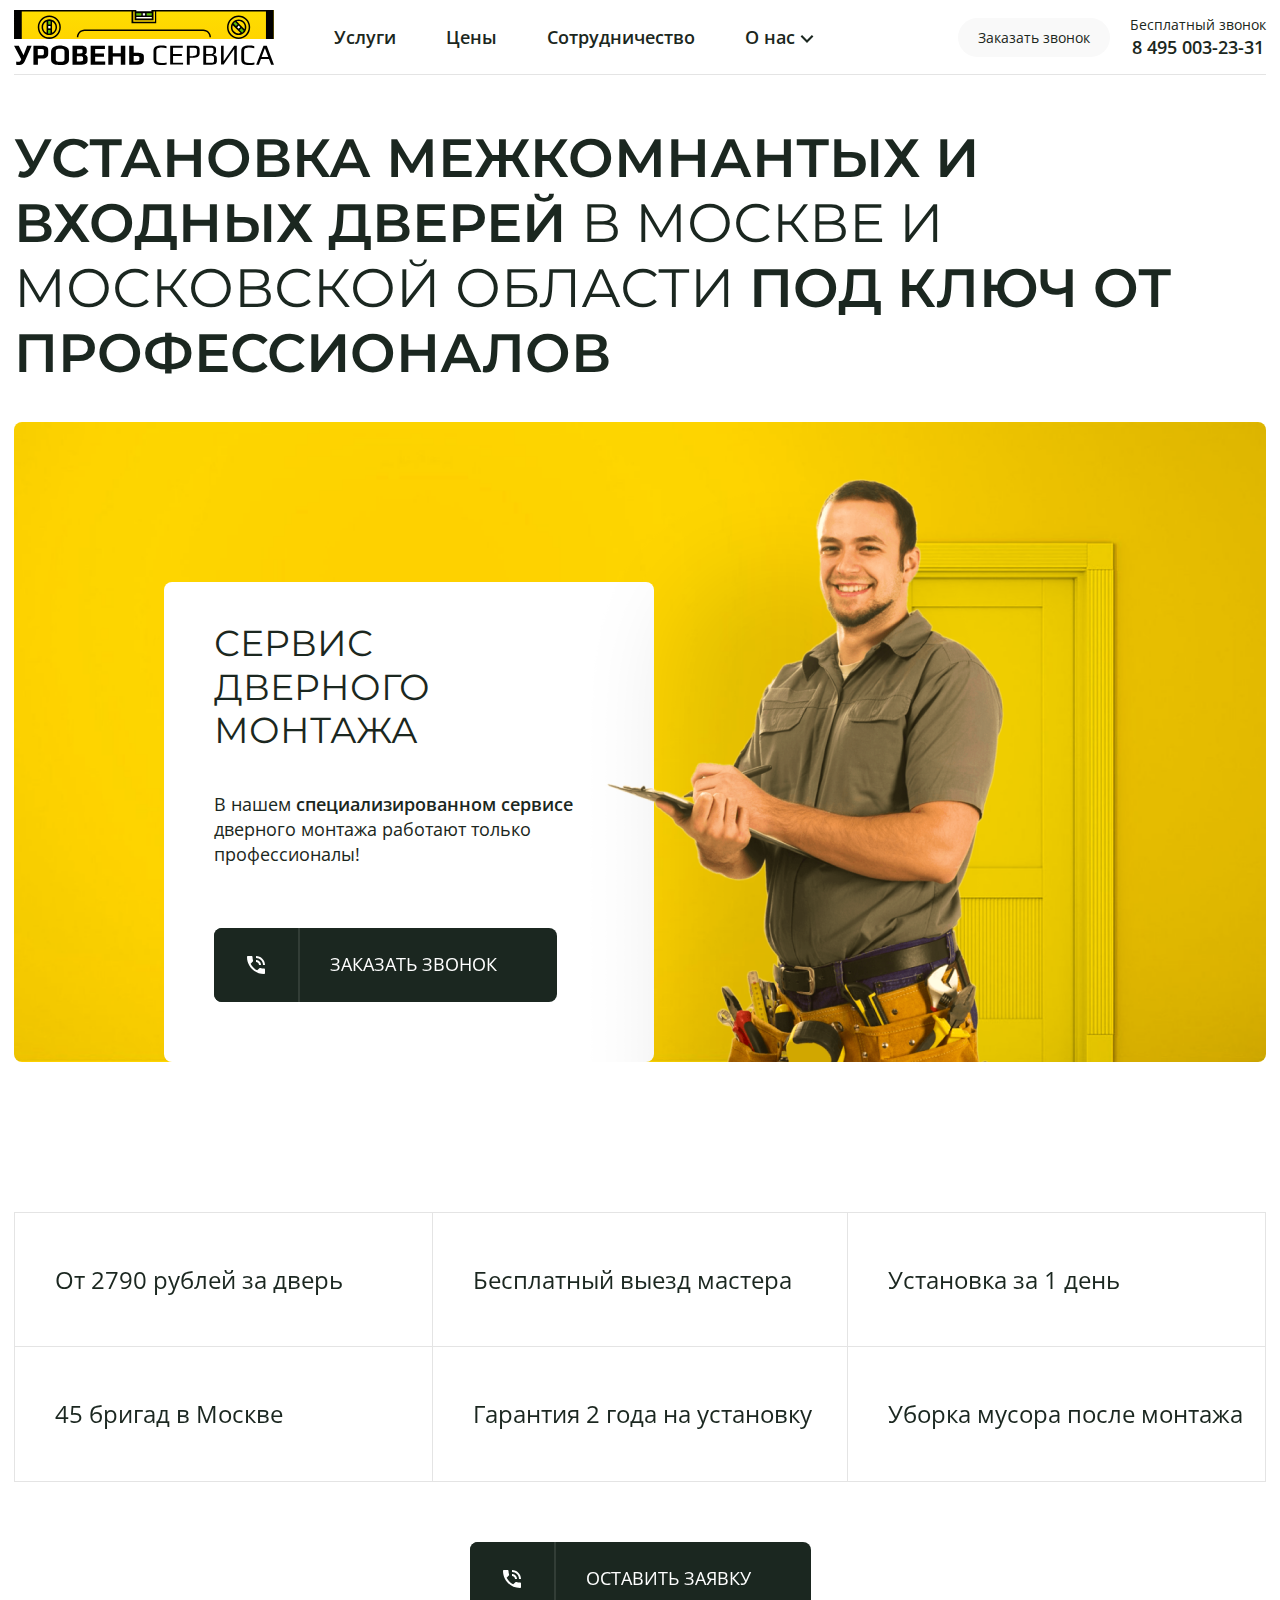
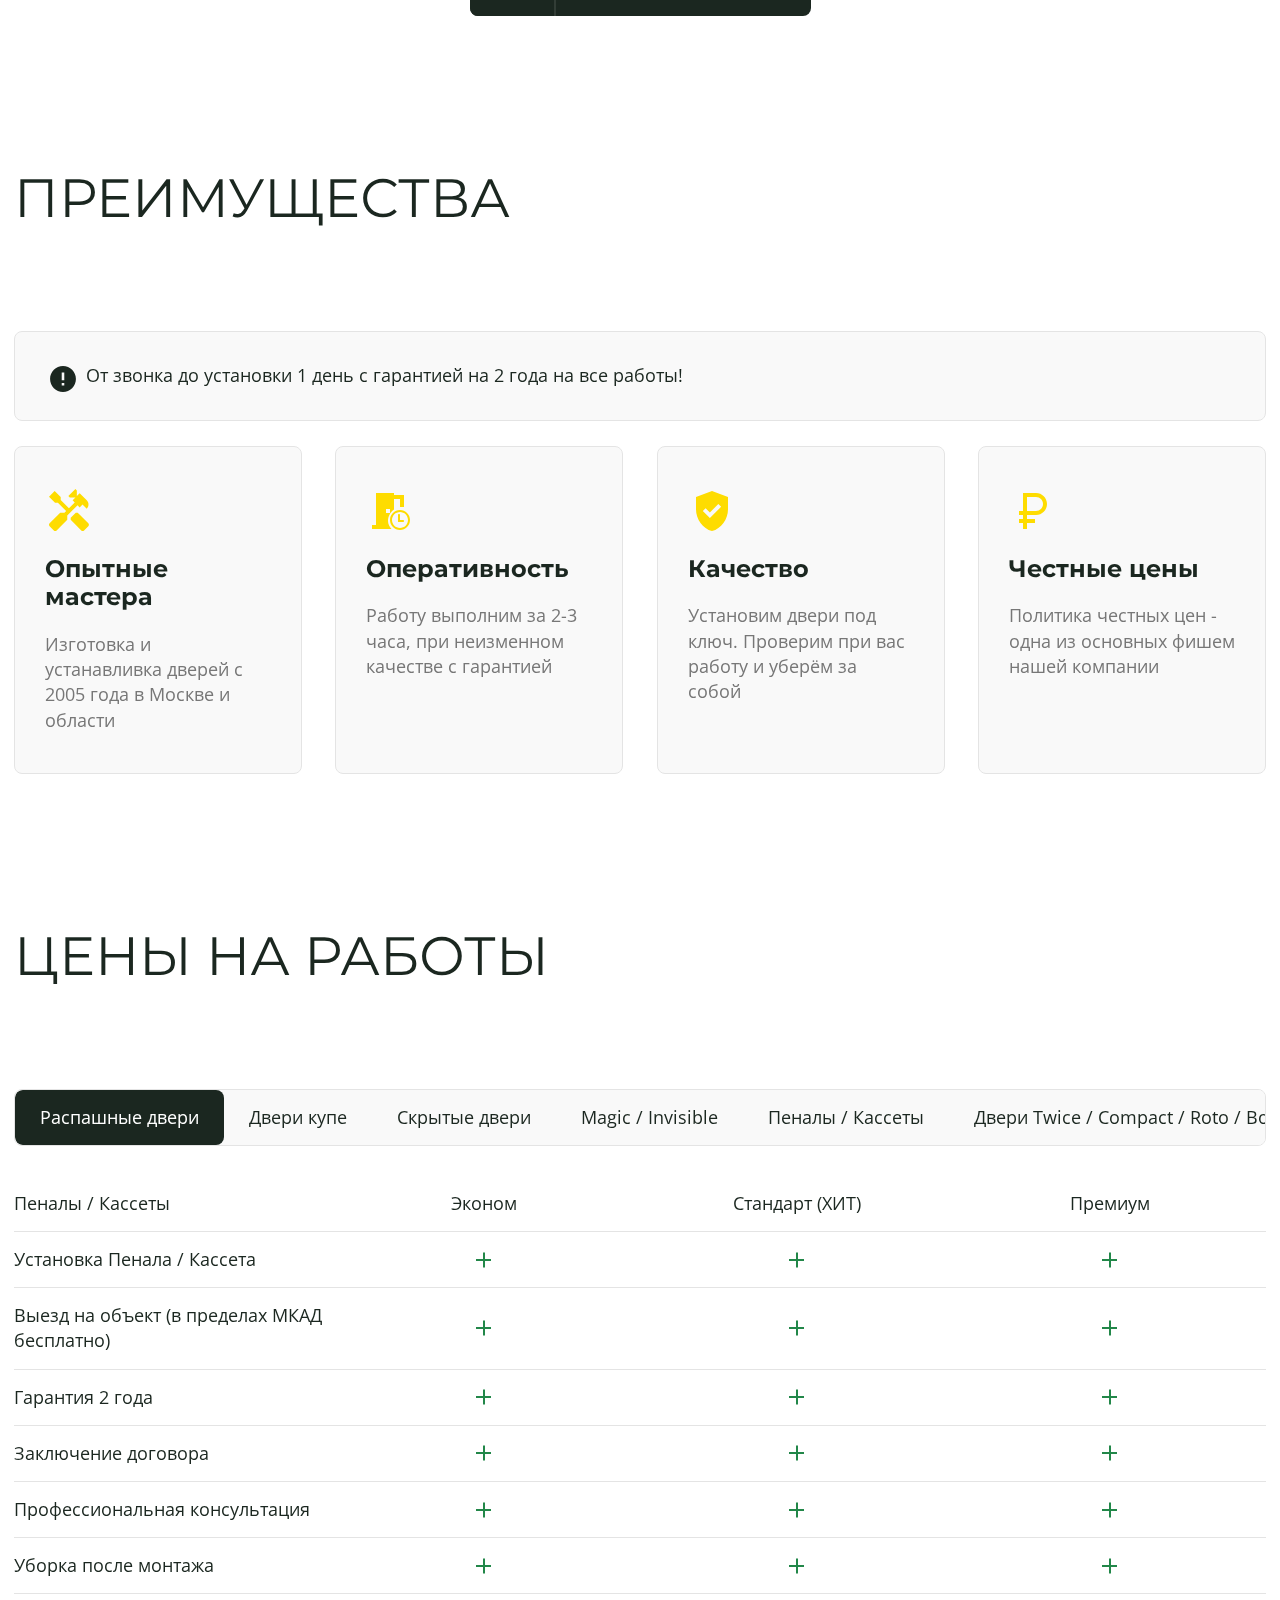
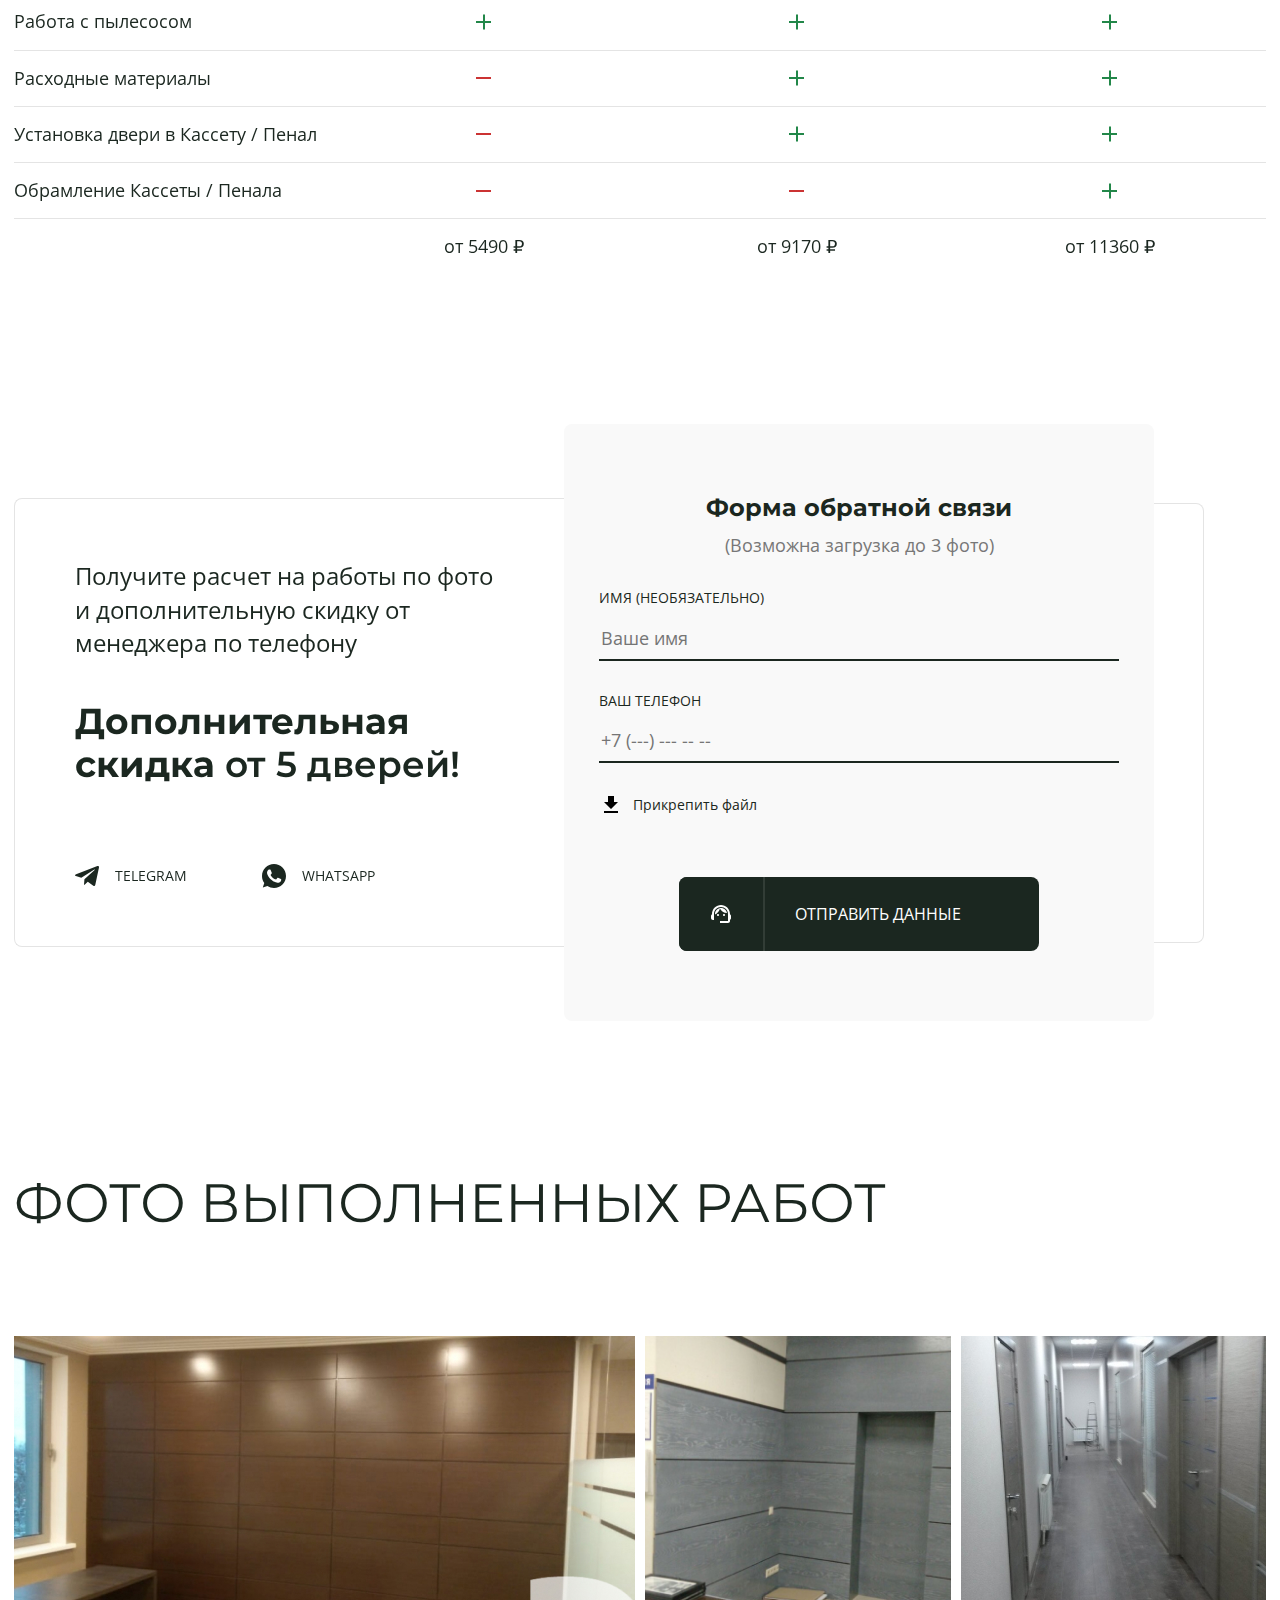
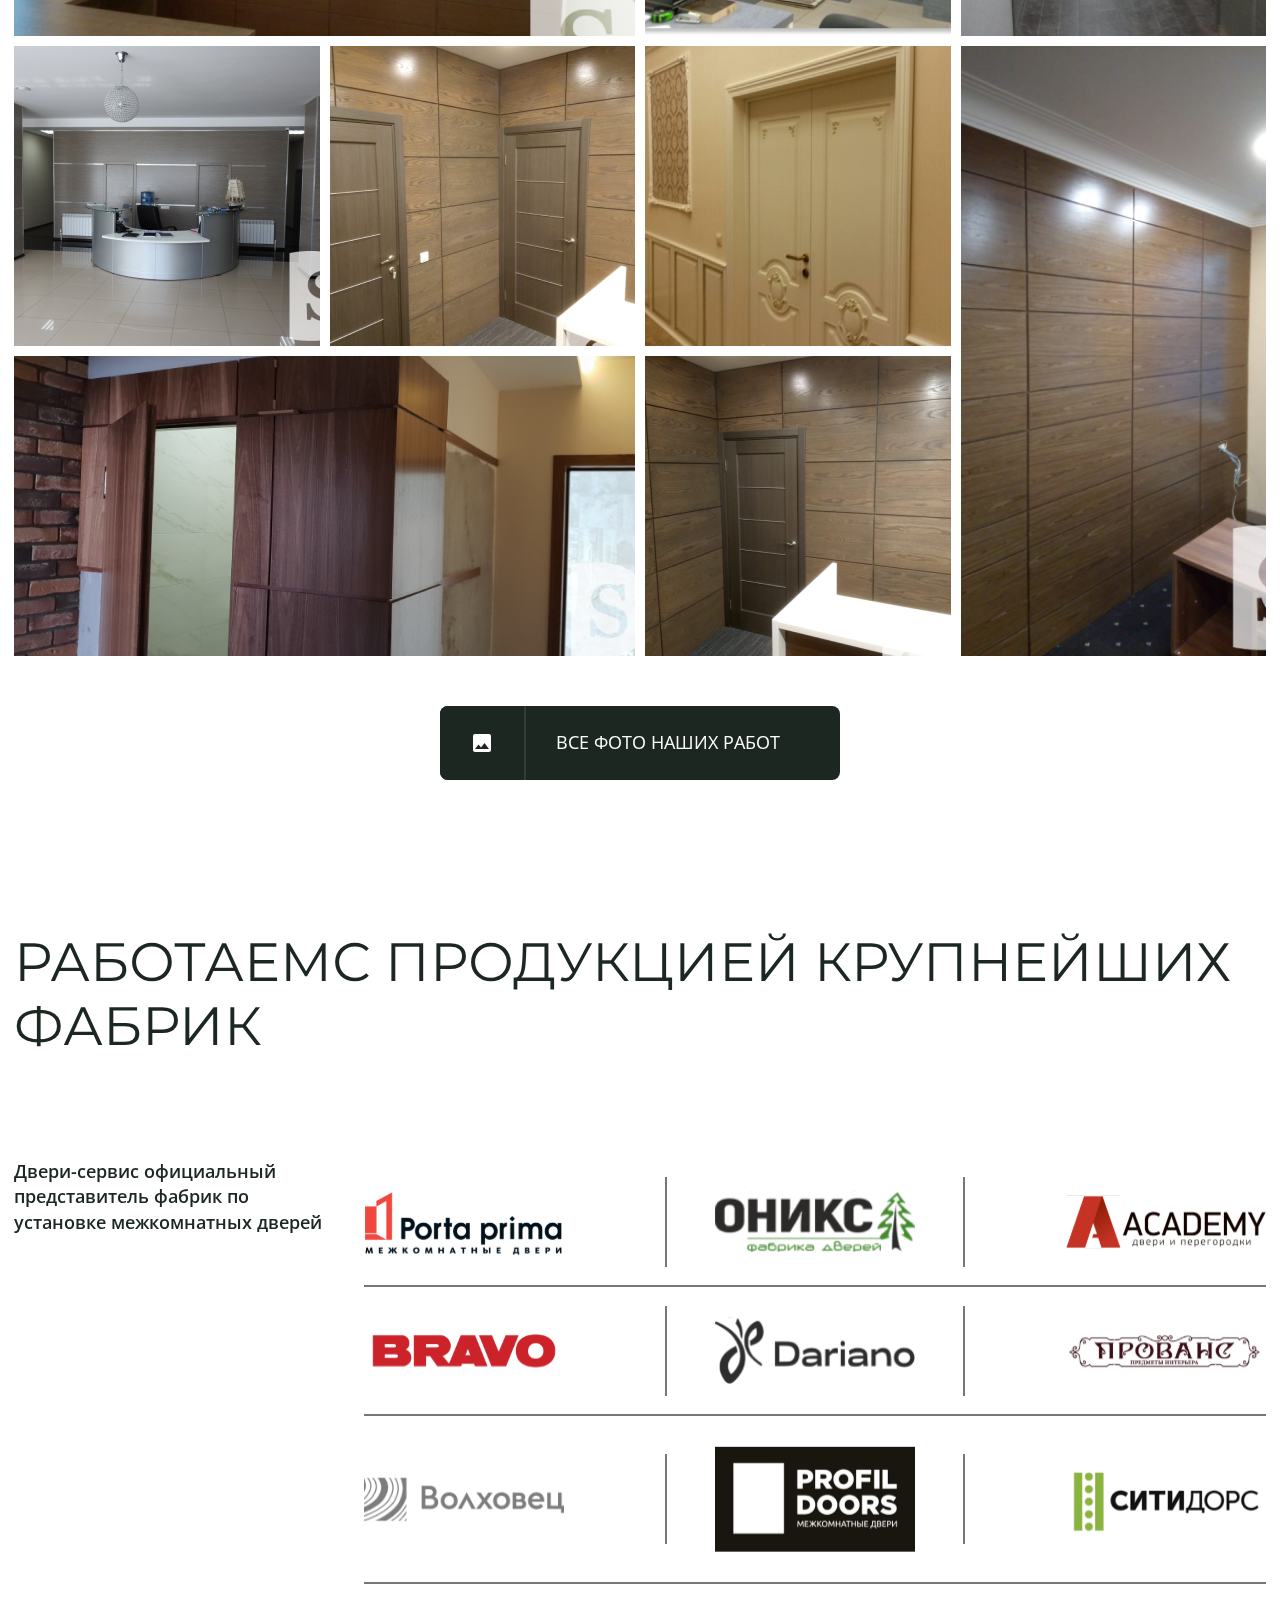
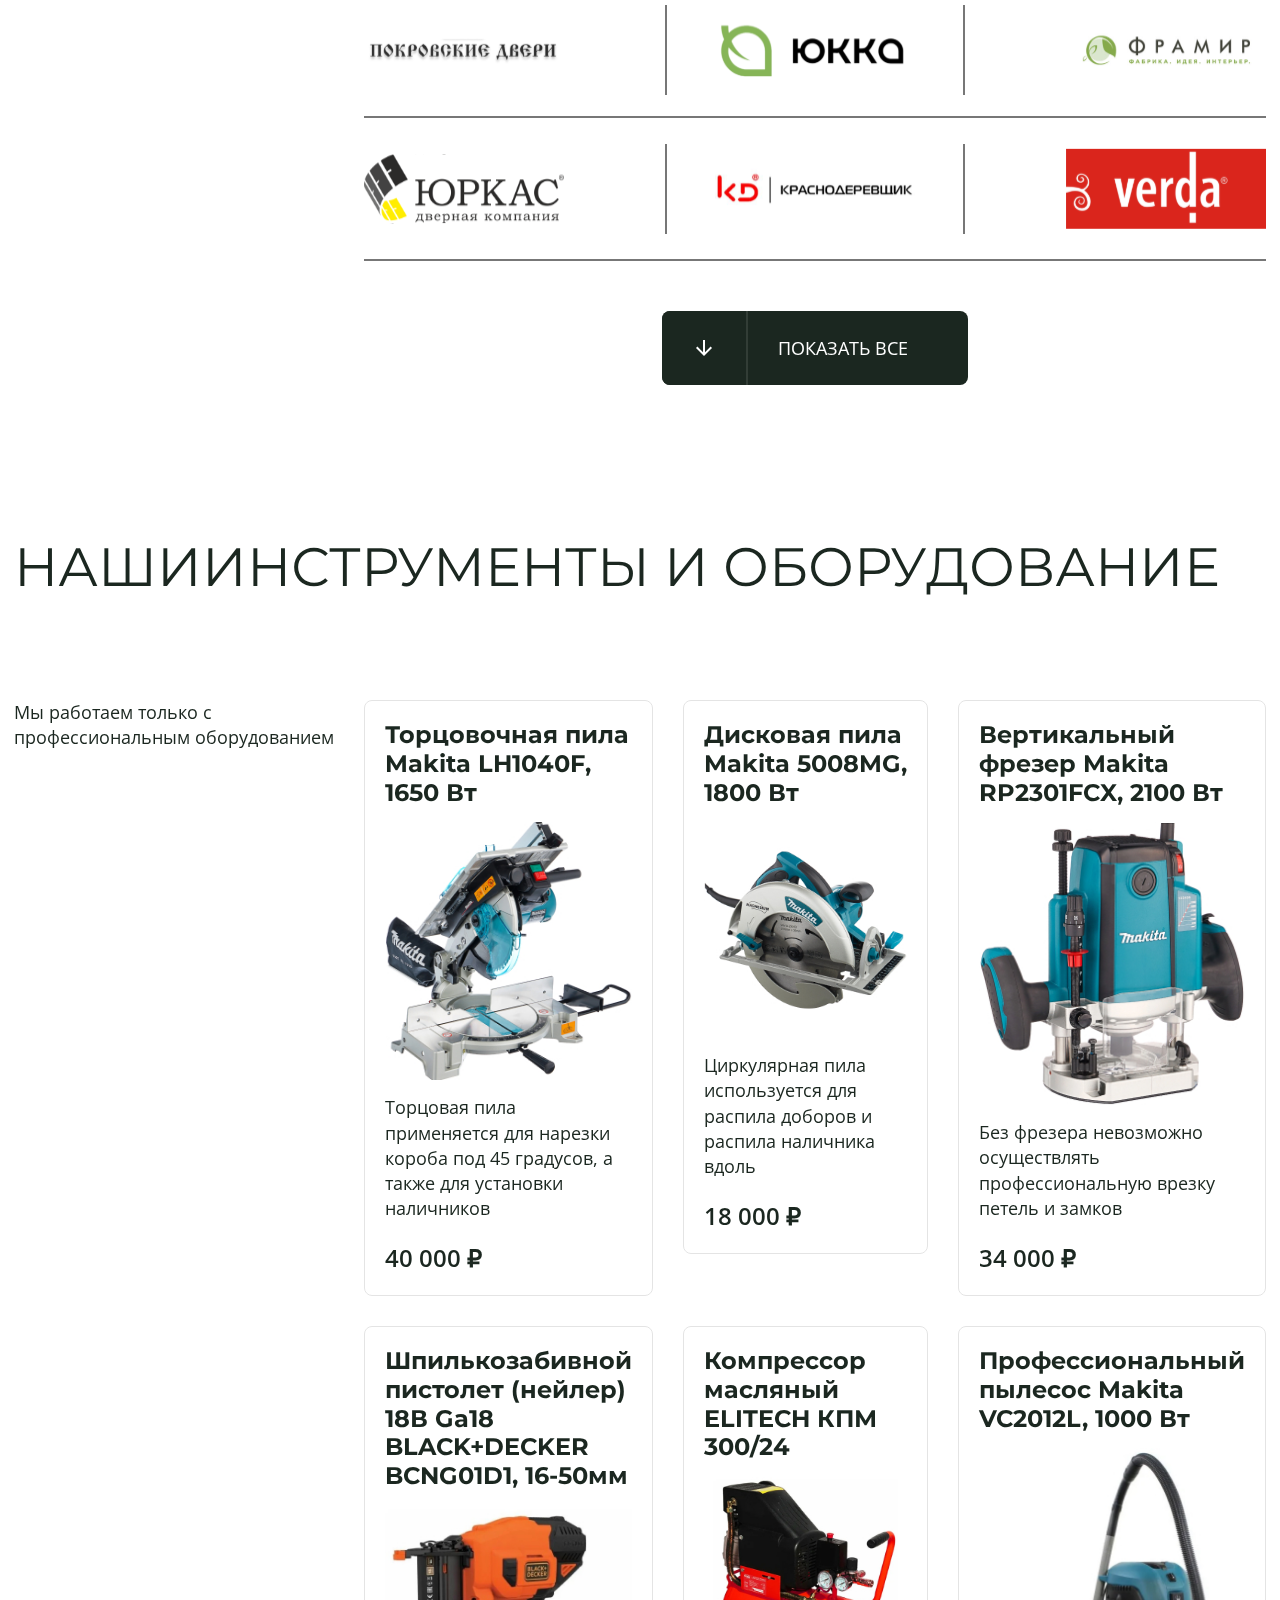
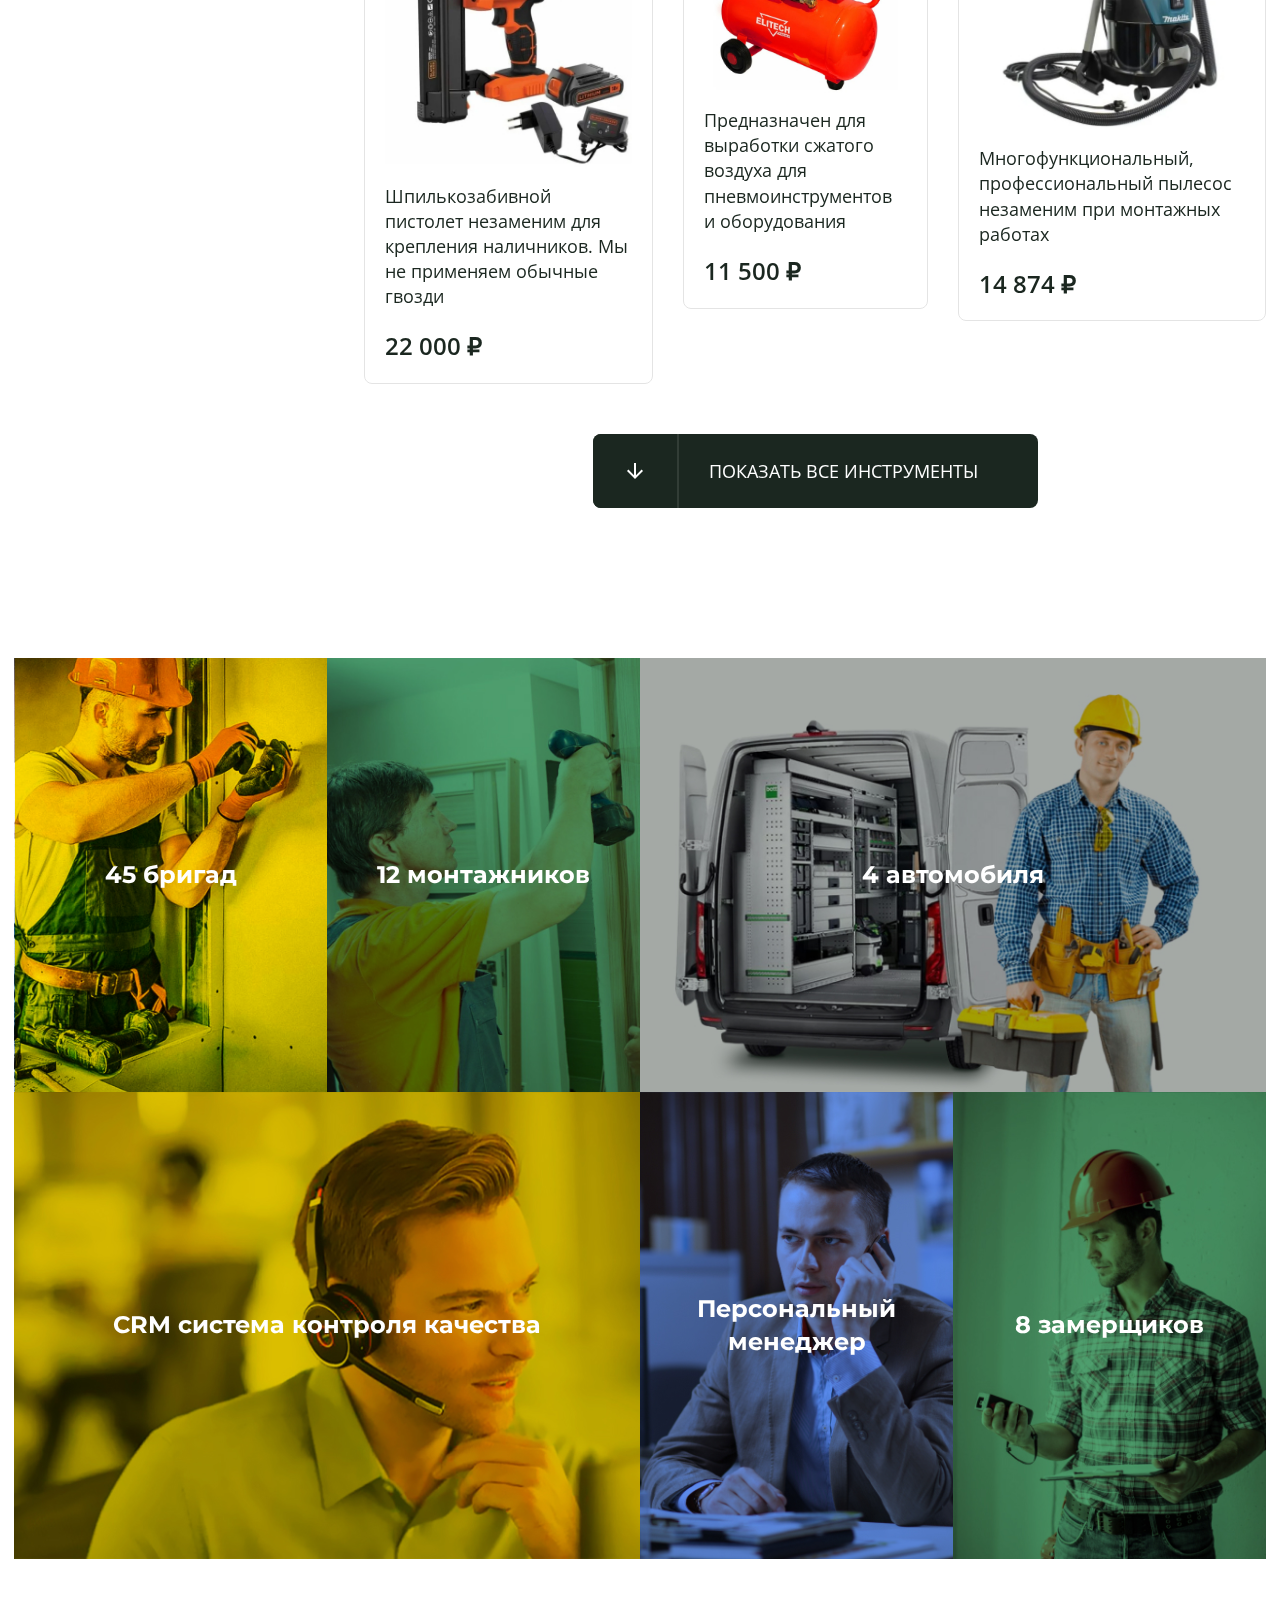
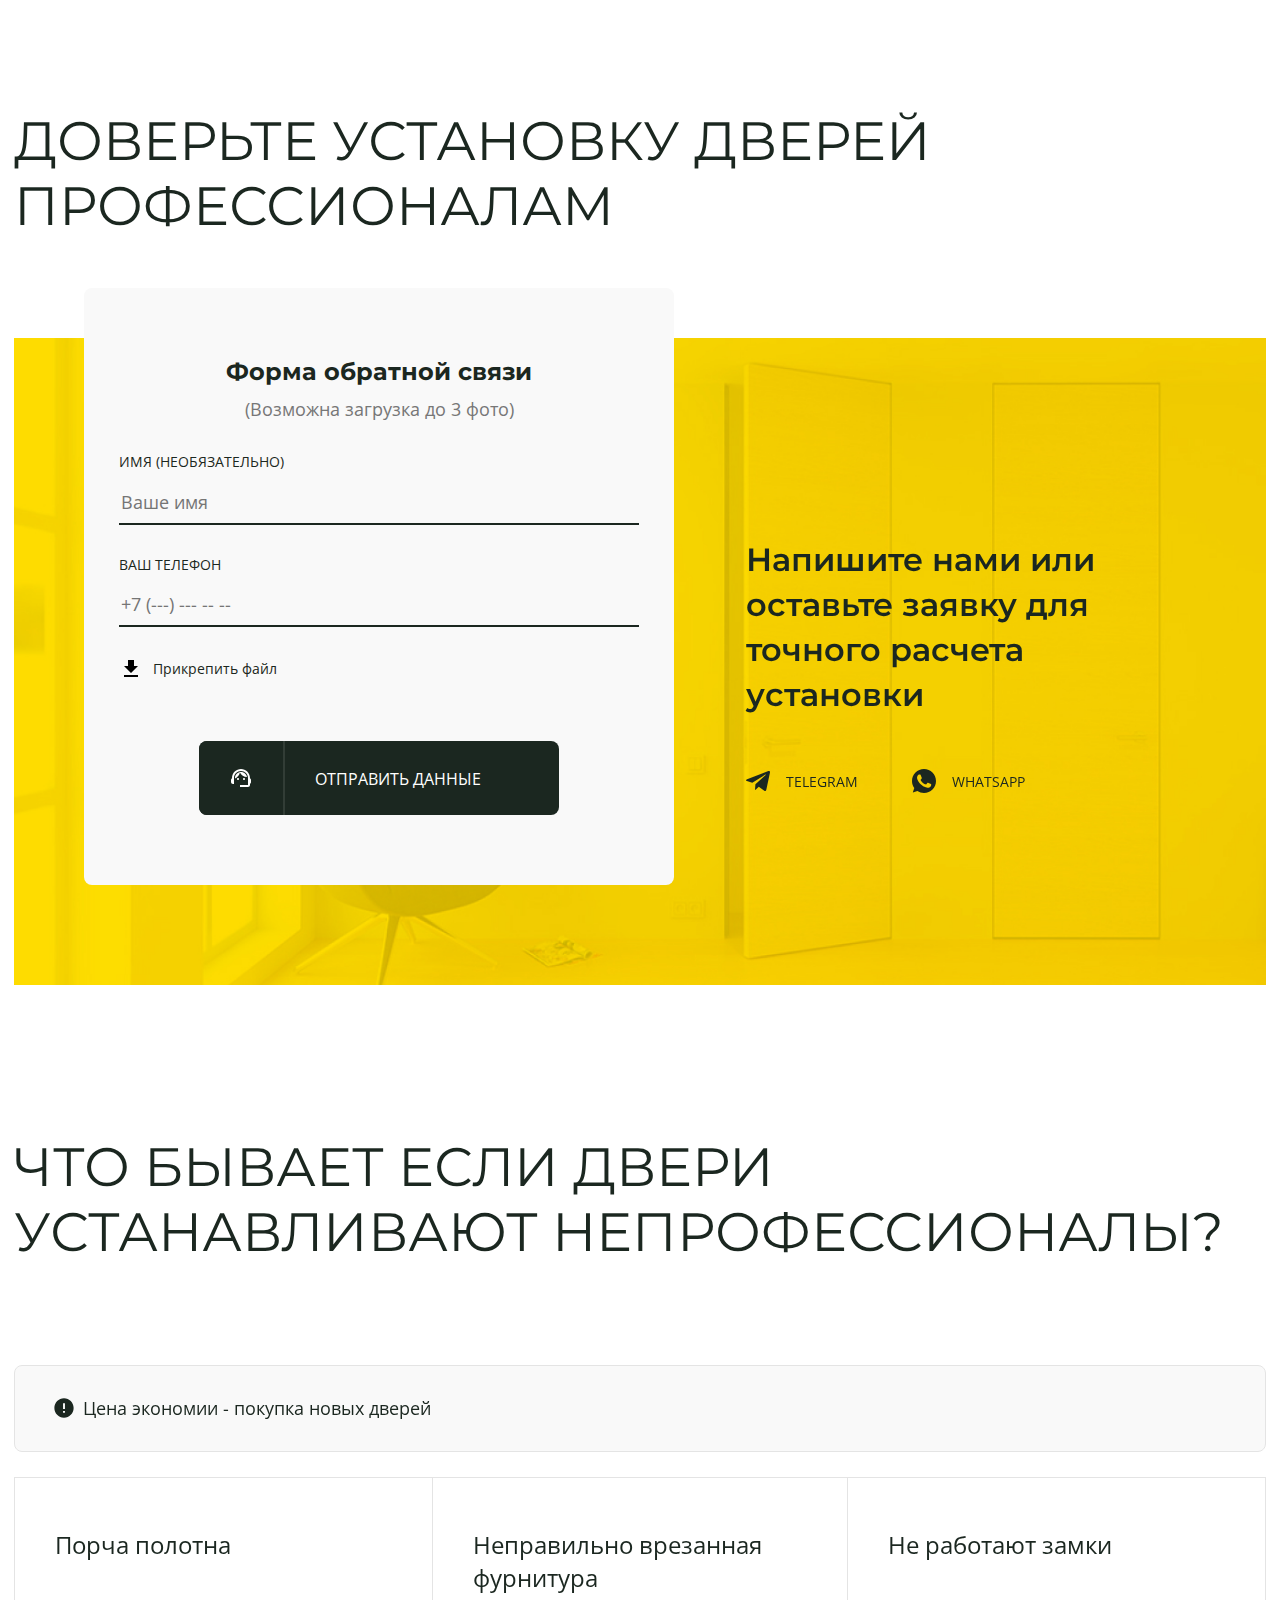
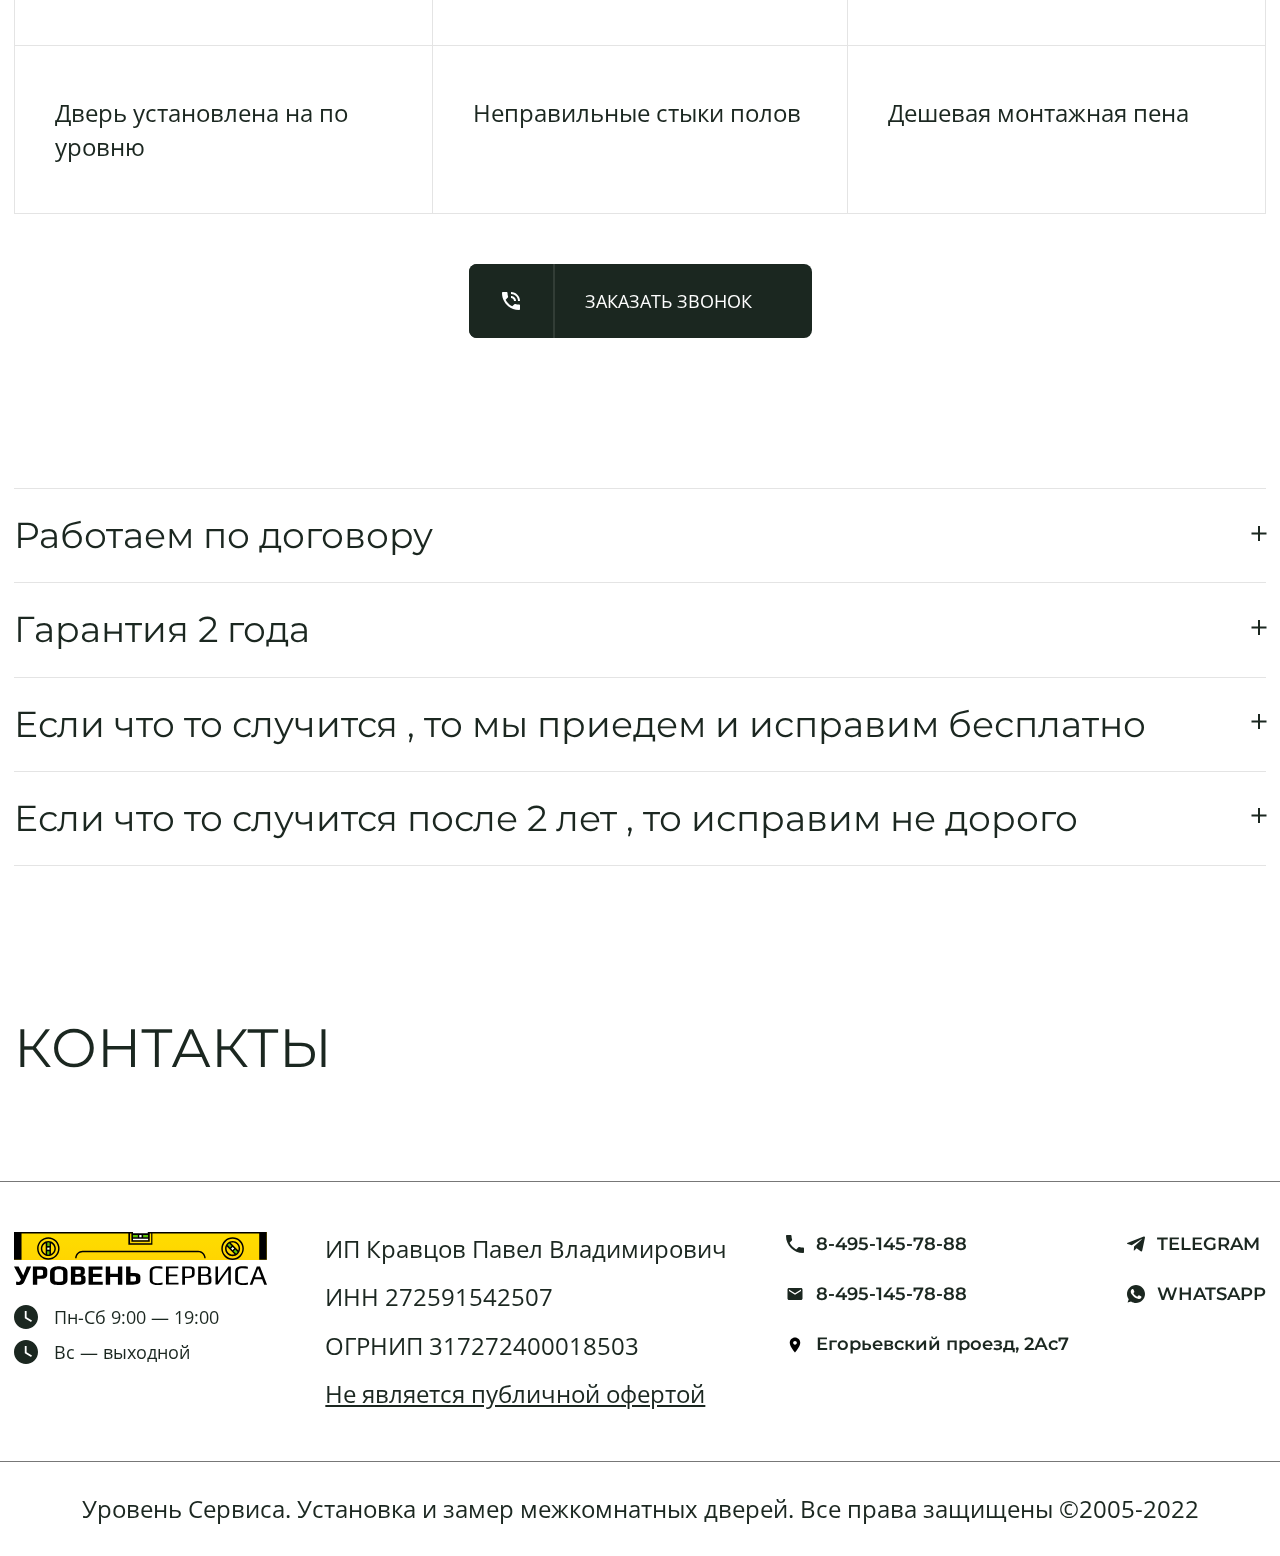
==== index.html @ fde5cd08 "Add files via upload" ====
<!DOCTYPE html>
<html lang="ru">
  <head>
    <meta charset="UTF-8" />
    <meta http-equiv="X-UA-Compatible" content="IE=edge" />
    <meta name="viewport" content="width=device-width, initial-scale=1.0" />
    <link rel="icon" href="/favicon.ico" type="image/x-icon" />
    <title>Уровень сервиса</title>
    <link rel="preconnect" href="https://fonts.googleapis.com" />
    <link rel="preconnect" href="https://fonts.gstatic.com" crossorigin />
    <link
      href="https://fonts.googleapis.com/css2?family=Montserrat:wght@400;600&family=Open+Sans:wght@400;600&display=swap"
      rel="stylesheet"
    />
    <link rel="stylesheet" href="css/normalize.min.css" />
    <link
      rel="stylesheet"
      href="https://cdnjs.cloudflare.com/ajax/libs/fancybox/3.5.7/jquery.fancybox.min.css"
      integrity="sha512-H9jrZiiopUdsLpg94A333EfumgUBpO9MdbxStdeITo+KEIMaNfHNvwyjjDJb+ERPaRS6DpyRlKbvPUasNItRyw=="
      crossorigin="anonymous"
      referrerpolicy="no-referrer"
    />
    <link
      rel="stylesheet"
      href="https://unpkg.com/swiper@8/swiper-bundle.min.css"
    />
    <link rel="stylesheet" href="css/style.css" />
  </head>
  <body>
    <header class="header">
      <div class="container">
        <div class="header__body">
          <!-- logo -->
          <a href="/" class="header__logo">
            <img class="header__logo-img" alt="Логотип" src="img/logo.svg" />
          </a>
          <!-- burger -->
          <div class="header__burger">
            <span></span>
            <span></span>
            <span></span>
          </div>
          <!-- navigation -->
          <nav class="header__menu">
            <!-- header__list -->
            <div class="main-menu">
              <h3 class="main-menu__title">Меню</h3>
              <div class="header__list">
                <ul class="main-menu__list">
                  <li class="main-menu__li">
                    <a href="#cost" class="header__link link-hover"> Услуги </a>
                  </li>
                  <li class="main-menu__li">
                    <a href="#doors-models" class="header__link link-hover">
                      Цены
                    </a>
                  </li>
                  <li class="main-menu__li">
                    <a href="#term" class="header__link link-hover">
                      Сотрудничество
                    </a>
                  </li>
                  <li class="main-menu__li dropdown">
                    <a data-toggle="dropdown" class="dropdown-link link-hover">
                      О нас
                      <i class="drop-arrow"></i>
                    </a>
                    <ul class="dropdown-menu">
                      <li class="dropdown-menu__li">
                        <a class="dropdown-menu__link" href="#">Фото работ</a>
                      </li>
                      <li class="dropdown-menu__li">
                        <a class="dropdown-menu__link" href="#">ФАГ</a>
                      </li>
                      <li class="dropdown-menu__li">
                        <a class="dropdown-menu__link" href="#">Контакты</a>
                      </li>
                    </ul>
                  </li>
                </ul>
                <div class="main-menu__contacts-mob">
                  <button type="button" class="main-btn">
                    <span class="main-btn__icon-wrapper">
                      <img
                        class="main-btn__icon"
                        src="img/icons/phone.svg"
                        width="24"
                        height="24"
                        alt="телефон"
                      />
                    </span>
                    <span class="main-btn__txt-wrapper">
                      <span class="main-btn__txt"> заказать звонок </span>
                    </span>
                  </button>
                  <div class="main-menu__contacts-mob-phone">
                    Бесплатный звонок
                    <a
                      class="main-menu__contacts-mob-num"
                      href="tel:8 495 003-23-31"
                    >
                      8 495 003-23-31
                    </a>
                  </div>
                </div>
              </div>
            </div>
          </nav>
          <!-- callback -->
          <div class="header__callback">
            <a data-fancybox data-src="#main-popup" class="btn-callback"
              >Заказать звонок</a
            >
            <div class="header__phone-wrap">
              <span class="header__phone-span">Бесплатный звонок</span>
              <a class="header__phone-link" href="tel:8 495 003-23-31">
                <span class="header__phone-txt">8 495 003-23-31</span>
                <img
                  class="header__phone-icon"
                  alt="Позвонить"
                  src="img/icons/menu-phone.svg"
                />
              </a>
            </div>
          </div>
        </div>
      </div>
    </header>

    <main class="main">
      <section class="section-main-offer">
        <div class="container">
          <h1 class="h1">
            <span class="bold"> УСТАНОВКА МЕЖКОМНАНТЫХ И ВХОДНЫХ ДВЕРЕЙ </span>
            В МОСКВЕ И МОСКОВСКОЙ ОБЛАСТИ
            <span class="bold"> ПОД КЛЮЧ ОТ ПРОФЕССИОНАЛОВ </span>
          </h1>
          <div class="men-mob">
            <img
              class="men-mob__img"
              src="img/men-mob.jpg"
              alt="прием заявки"
            />
          </div>
          <div class="main-offer-bg">
            <div class="main-offer">
              <h2 class="main-offer__title">
                сервис <br />
                дверного <br />
                монтажа
              </h2>
              <p class="main-offer__txt">
                В нашем
                <span class="bold">специализированном сервисе</span> дверного
                монтажа работают только профессионалы!
              </p>
              <div class="main-offer__btn-wrapper">
                <button type="button" class="main-btn">
                  <span class="main-btn__icon-wrapper">
                    <img
                      class="main-btn__icon"
                      src="img/icons/phone-white.svg"
                      width="24"
                      height="24"
                      alt="телефон"
                    />
                  </span>
                  <span class="main-btn__txt-wrapper">
                    <span class="main-btn__txt"> заказать звонок </span>
                  </span>
                </button>
              </div>
            </div>
          </div>
        </div>
      </section>

      <section class="section section-tips">
        <div class="container">
          <div class="tips">
            <span class="tips__item"> От 2790 рублей за дверь </span>
            <span class="tips__item"> Бесплатный выезд мастера </span>
            <span class="tips__item"> Установка за 1 день </span>
            <span class="tips__item"> 45 бригад в Москве </span>
            <span class="tips__item"> Гарантия 2 года на установку </span>
            <span class="tips__item"> Уборка мусора после монтажа </span>
          </div>
          <div class="section-tips__btn-wrapper">
            <button type="button" class="main-btn">
              <span class="main-btn__icon-wrapper">
                <img
                  class="main-btn__icon"
                  src="img/icons/phone-white.svg"
                  width="24"
                  height="24"
                  alt="телефон"
                />
              </span>
              <span class="main-btn__txt-wrapper">
                <span class="main-btn__txt"> оставить заявку </span>
              </span>
            </button>
          </div>
        </div>
      </section>

      <section class="section section-advantages">
        <div class="container">
          <h2 class="main-h2">
            <span class="main-h2__line">преимущества</span>
          </h2>
          <div class="advantages">
            <div class="advantages__item-top">
              <div>
                <img
                  class="advantages__item-top-icon"
                  src="img/icons/attention.svg"
                  width="32"
                  height="32"
                  alt="восклицание"
                />
              </div>
              <p class="advantages__txt-top">
                От звонка до установки 1 день с гарантией на 2 года на все
                работы!
              </p>
            </div>
            <div class="advantages__item">
              <img
                class="advantages__icon"
                src="img/icons/tools.svg"
                width="48"
                height="48"
                alt="инструмент"
              />
              <h3 class="advantages__title">Опытные мастера</h3>
              <p class="advantages__txt">
                Изготовка и устанавливка дверей с 2005 года в Москве и области
              </p>
            </div>
            <div class="advantages__item">
              <img
                class="advantages__icon"
                src="img/icons/time.svg"
                width="48"
                height="48"
                alt="оперативнось"
              />
              <h3 class="advantages__title">Оперативность</h3>
              <p class="advantages__txt">
                Работу выполним за 2-3 часа, при неизменном качестве с гарантией
              </p>
            </div>
            <div class="advantages__item">
              <img
                class="advantages__icon"
                src="img/icons/check-shield.svg"
                width="48"
                height="48"
                alt="качество"
              />
              <h3 class="advantages__title">Качество</h3>
              <p class="advantages__txt">
                Установим двери под ключ. Проверим при вас работу и уберём за
                собой
              </p>
            </div>
            <div class="advantages__item">
              <img
                class="advantages__icon"
                src="img/icons/rub.svg"
                width="48"
                height="48"
                alt="рубль"
              />
              <h3 class="advantages__title">Честные цены</h3>
              <p class="advantages__txt">
                Политика честных цен - одна из основных фишем нашей компании
              </p>
            </div>
          </div>
        </div>
      </section>

      <section class="section section-prices">
        <div class="container">
          <h2 class="main-h2">
            <span class="main-h2__line">цены</span> на работы
          </h2>

          <div class="prices tabs">
            <div class="prices__menu-wrapper">
              <ul class="prices__menu tabs__nav">
                <li class="prices__menu-item tabs__btn tabs__btn_active">
                  Распашные двери
                </li>
                <li class="prices__menu-item tabs__btn">Двери купе</li>
                <li class="prices__menu-item tabs__btn">Скрытые двери</li>
                <li class="prices__menu-item tabs__btn">Magic / Invisible</li>
                <li class="prices__menu-item tabs__btn">Пеналы / Кассеты</li>
                <li class="prices__menu-item tabs__btn">
                  Двери Twice / Compact / Roto / Book
                </li>
              </ul>
            </div>
            <div class="tabs__content">
              <div class="tabs__pane tabs__pane_show">
                <div class="prices__body">
                  <ul class="prices__row">
                    <li class="prices__item">Пеналы / Кассеты</li>
                    <li class="prices__item">Эконом</li>
                    <li class="prices__item">Стандарт (ХИТ)</li>
                    <li class="prices__item">Премиум</li>
                  </ul>
                  <ul class="prices__row">
                    <li class="prices__item">Установка Пенала / Кассета</li>
                    <li class="prices__item">
                      <div class="plus"></div>
                    </li>
                    <li class="prices__item">
                      <div class="plus"></div>
                    </li>
                    <li class="prices__item">
                      <div class="plus"></div>
                    </li>
                  </ul>
                  <ul class="prices__row">
                    <li class="prices__item">
                      Выезд на объект (в пределах МКАД бесплатно)
                    </li>
                    <li class="prices__item">
                      <div class="plus"></div>
                    </li>
                    <li class="prices__item">
                      <div class="plus"></div>
                    </li>
                    <li class="prices__item">
                      <div class="plus"></div>
                    </li>
                  </ul>
                  <ul class="prices__row">
                    <li class="prices__item">Гарантия 2 года</li>
                    <li class="prices__item">
                      <div class="plus"></div>
                    </li>
                    <li class="prices__item">
                      <div class="plus"></div>
                    </li>
                    <li class="prices__item">
                      <div class="plus"></div>
                    </li>
                  </ul>
                  <ul class="prices__row">
                    <li class="prices__item">Заключение договора</li>
                    <li class="prices__item">
                      <div class="plus"></div>
                    </li>
                    <li class="prices__item">
                      <div class="plus"></div>
                    </li>
                    <li class="prices__item">
                      <div class="plus"></div>
                    </li>
                  </ul>
                  <ul class="prices__row">
                    <li class="prices__item">Профессиональная консультация</li>
                    <li class="prices__item">
                      <div class="plus"></div>
                    </li>
                    <li class="prices__item">
                      <div class="plus"></div>
                    </li>
                    <li class="prices__item">
                      <div class="plus"></div>
                    </li>
                  </ul>
                  <ul class="prices__row">
                    <li class="prices__item">Уборка после монтажа</li>
                    <li class="prices__item">
                      <div class="plus"></div>
                    </li>
                    <li class="prices__item">
                      <div class="plus"></div>
                    </li>
                    <li class="prices__item">
                      <div class="plus"></div>
                    </li>
                  </ul>
                  <ul class="prices__row">
                    <li class="prices__item">Работа с пылесосом</li>
                    <li class="prices__item">
                      <div class="plus"></div>
                    </li>
                    <li class="prices__item">
                      <div class="plus"></div>
                    </li>
                    <li class="prices__item">
                      <div class="plus"></div>
                    </li>
                  </ul>
                  <ul class="prices__row">
                    <li class="prices__item">Расходные материалы</li>
                    <li class="prices__item">
                      <div class="minus"></div>
                    </li>
                    <li class="prices__item">
                      <div class="plus"></div>
                    </li>
                    <li class="prices__item">
                      <div class="plus"></div>
                    </li>
                  </ul>
                  <ul class="prices__row">
                    <li class="prices__item">
                      Установка двери в Кассету / Пенал
                    </li>
                    <li class="prices__item">
                      <div class="minus"></div>
                    </li>
                    <li class="prices__item">
                      <div class="plus"></div>
                    </li>
                    <li class="prices__item">
                      <div class="plus"></div>
                    </li>
                  </ul>
                  <ul class="prices__row">
                    <li class="prices__item">Обрамление Кассеты / Пенала</li>
                    <li class="prices__item">
                      <div class="minus"></div>
                    </li>
                    <li class="prices__item">
                      <div class="minus"></div>
                    </li>
                    <li class="prices__item">
                      <div class="plus"></div>
                    </li>
                  </ul>
                  <ul class="prices__row">
                    <li class="prices__item"></li>
                    <li class="prices__item">
                      <span class="prices__num"> от 5490 ₽ </span>
                    </li>
                    <li class="prices__item">
                      <span class="prices__num"> от 9170 ₽ </span>
                    </li>
                    <li class="prices__item">
                      <span class="prices__num"> от 11360 ₽ </span>
                    </li>
                  </ul>
                </div>

                <div class="prices__slider prices-slider prices__slider_1">
                  <!-- Slider main container -->
                  <div class="swiper">
                    <!-- Additional required wrapper -->
                    <div class="swiper-wrapper">
                      <!-- Slides -->
                      <div class="swiper-slide">
                        <h3 class="prices-slider__title">Эконом</h3>
                        <ul class="prices-slider__list">
                          <li class="prices-slider__li">
                            <span class="prices-slider__span">
                              Установка Пенала / Кассета
                            </span>
                            <div class="plus"></div>
                          </li>
                          <li class="prices-slider__li">
                            <span class="prices-slider__span">
                              Выезд на объект (в пределах МКАД бесплатно)
                            </span>
                            <div class="plus"></div>
                          </li>
                          <li class="prices-slider__li">
                            <span class="prices-slider__span">
                              Гарантия 2 года
                            </span>
                            <div class="plus"></div>
                          </li>
                          <li class="prices-slider__li">
                            <span class="prices-slider__span">
                              Заключение договора
                            </span>
                            <div class="plus"></div>
                          </li>
                          <li class="prices-slider__li">
                            <span class="prices-slider__span">
                              Профессиональная консультация
                            </span>
                            <div class="plus"></div>
                          </li>
                          <li class="prices-slider__li">
                            <span class="prices-slider__span">
                              Уборка после монтажа
                            </span>
                            <div class="plus"></div>
                          </li>
                          <li class="prices-slider__li">
                            <span class="prices-slider__span">
                              Работа с пылесосом
                            </span>
                            <div class="plus"></div>
                          </li>
                          <li class="prices-slider__li">
                            <span class="prices-slider__span">
                              Расходные материалы
                            </span>
                            <div class="minus"></div>
                          </li>
                          <li class="prices-slider__li">
                            <span class="prices-slider__span">
                              Расходные материалы
                            </span>
                            <div class="minus"></div>
                          </li>
                          <li class="prices-slider__li">
                            <span class="prices-slider__span">
                              Расходные материалы
                            </span>
                            <div class="minus"></div>
                          </li>
                        </ul>
                      </div>
                      <div class="swiper-slide">
                        <h3 class="prices-slider__title">Стандарт (ХИТ)</h3>
                        <ul class="prices-slider__list">
                          <li class="prices-slider__li">
                            <span class="prices-slider__span">
                              Установка Пенала / Кассета
                            </span>
                            <div class="plus"></div>
                          </li>
                          <li class="prices-slider__li">
                            <span class="prices-slider__span">
                              Выезд на объект (в пределах МКАД бесплатно)
                            </span>
                            <div class="plus"></div>
                          </li>
                          <li class="prices-slider__li">
                            <span class="prices-slider__span">
                              Гарантия 2 года
                            </span>
                            <div class="plus"></div>
                          </li>
                          <li class="prices-slider__li">
                            <span class="prices-slider__span">
                              Заключение договора
                            </span>
                            <div class="plus"></div>
                          </li>
                          <li class="prices-slider__li">
                            <span class="prices-slider__span">
                              Профессиональная консультация
                            </span>
                            <div class="plus"></div>
                          </li>
                          <li class="prices-slider__li">
                            <span class="prices-slider__span">
                              Уборка после монтажа
                            </span>
                            <div class="plus"></div>
                          </li>
                          <li class="prices-slider__li">
                            <span class="prices-slider__span">
                              Работа с пылесосом
                            </span>
                            <div class="plus"></div>
                          </li>
                          <li class="prices-slider__li">
                            <span class="prices-slider__span">
                              Расходные материалы
                            </span>
                            <div class="minus"></div>
                          </li>
                          <li class="prices-slider__li">
                            <span class="prices-slider__span">
                              Расходные материалы
                            </span>
                            <div class="minus"></div>
                          </li>
                          <li class="prices-slider__li">
                            <span class="prices-slider__span">
                              Расходные материалы
                            </span>
                            <div class="minus"></div>
                          </li>
                        </ul>
                      </div>
                      <div class="swiper-slide">
                        <h3 class="prices-slider__title">Премиум</h3>
                        <ul class="prices-slider__list">
                          <li class="prices-slider__li">
                            <span class="prices-slider__span">
                              Установка Пенала / Кассета
                            </span>
                            <div class="plus"></div>
                          </li>
                          <li class="prices-slider__li">
                            <span class="prices-slider__span">
                              Выезд на объект (в пределах МКАД бесплатно)
                            </span>
                            <div class="plus"></div>
                          </li>
                          <li class="prices-slider__li">
                            <span class="prices-slider__span">
                              Гарантия 2 года
                            </span>
                            <div class="plus"></div>
                          </li>
                          <li class="prices-slider__li">
                            <span class="prices-slider__span">
                              Заключение договора
                            </span>
                            <div class="plus"></div>
                          </li>
                          <li class="prices-slider__li">
                            <span class="prices-slider__span">
                              Профессиональная консультация
                            </span>
                            <div class="plus"></div>
                          </li>
                          <li class="prices-slider__li">
                            <span class="prices-slider__span">
                              Уборка после монтажа
                            </span>
                            <div class="plus"></div>
                          </li>
                          <li class="prices-slider__li">
                            <span class="prices-slider__span">
                              Работа с пылесосом
                            </span>
                            <div class="plus"></div>
                          </li>
                          <li class="prices-slider__li">
                            <span class="prices-slider__span">
                              Расходные материалы
                            </span>
                            <div class="minus"></div>
                          </li>
                          <li class="prices-slider__li">
                            <span class="prices-slider__span">
                              Расходные материалы
                            </span>
                            <div class="minus"></div>
                          </li>
                          <li class="prices-slider__li">
                            <span class="prices-slider__span">
                              Расходные материалы
                            </span>
                            <div class="minus"></div>
                          </li>
                        </ul>
                      </div>
                    </div>

                    <!-- If we need navigation buttons -->
                    <div class="swiper-button-prev"></div>
                    <div class="swiper-button-next"></div>
                  </div>
                </div>
              </div>
              <div class="tabs__pane">
                <div class="prices__body">
                  <ul class="prices__row">
                    <li class="prices__item">2 Пеналы / Кассеты</li>
                    <li class="prices__item">Эконом</li>
                    <li class="prices__item">Стандарт (ХИТ)</li>
                    <li class="prices__item">Премиум</li>
                  </ul>
                  <ul class="prices__row">
                    <li class="prices__item">Установка Пенала / Кассета</li>
                    <li class="prices__item">
                      <div class="plus"></div>
                    </li>
                    <li class="prices__item">
                      <div class="plus"></div>
                    </li>
                    <li class="prices__item">
                      <div class="plus"></div>
                    </li>
                  </ul>
                  <ul class="prices__row">
                    <li class="prices__item">
                      Выезд на объект (в пределах МКАД бесплатно)
                    </li>
                    <li class="prices__item">
                      <div class="plus"></div>
                    </li>
                    <li class="prices__item">
                      <div class="plus"></div>
                    </li>
                    <li class="prices__item">
                      <div class="plus"></div>
                    </li>
                  </ul>
                  <ul class="prices__row">
                    <li class="prices__item">Гарантия 2 года</li>
                    <li class="prices__item">
                      <div class="plus"></div>
                    </li>
                    <li class="prices__item">
                      <div class="plus"></div>
                    </li>
                    <li class="prices__item">
                      <div class="plus"></div>
                    </li>
                  </ul>
                  <ul class="prices__row">
                    <li class="prices__item">Заключение договора</li>
                    <li class="prices__item">
                      <div class="plus"></div>
                    </li>
                    <li class="prices__item">
                      <div class="plus"></div>
                    </li>
                    <li class="prices__item">
                      <div class="plus"></div>
                    </li>
                  </ul>
                  <ul class="prices__row">
                    <li class="prices__item">Профессиональная консультация</li>
                    <li class="prices__item">
                      <div class="plus"></div>
                    </li>
                    <li class="prices__item">
                      <div class="plus"></div>
                    </li>
                    <li class="prices__item">
                      <div class="plus"></div>
                    </li>
                  </ul>
                  <ul class="prices__row">
                    <li class="prices__item">Уборка после монтажа</li>
                    <li class="prices__item">
                      <div class="plus"></div>
                    </li>
                    <li class="prices__item">
                      <div class="plus"></div>
                    </li>
                    <li class="prices__item">
                      <div class="plus"></div>
                    </li>
                  </ul>
                  <ul class="prices__row">
                    <li class="prices__item">Работа с пылесосом</li>
                    <li class="prices__item">
                      <div class="plus"></div>
                    </li>
                    <li class="prices__item">
                      <div class="plus"></div>
                    </li>
                    <li class="prices__item">
                      <div class="plus"></div>
                    </li>
                  </ul>
                  <ul class="prices__row">
                    <li class="prices__item">Расходные материалы</li>
                    <li class="prices__item">
                      <div class="minus"></div>
                    </li>
                    <li class="prices__item">
                      <div class="plus"></div>
                    </li>
                    <li class="prices__item">
                      <div class="plus"></div>
                    </li>
                  </ul>
                  <ul class="prices__row">
                    <li class="prices__item">
                      Установка двери в Кассету / Пенал
                    </li>
                    <li class="prices__item">
                      <div class="minus"></div>
                    </li>
                    <li class="prices__item">
                      <div class="plus"></div>
                    </li>
                    <li class="prices__item">
                      <div class="plus"></div>
                    </li>
                  </ul>
                  <ul class="prices__row">
                    <li class="prices__item">Обрамление Кассеты / Пенала</li>
                    <li class="prices__item">
                      <div class="minus"></div>
                    </li>
                    <li class="prices__item">
                      <div class="minus"></div>
                    </li>
                    <li class="prices__item">
                      <div class="plus"></div>
                    </li>
                  </ul>
                  <ul class="prices__row">
                    <li class="prices__item"></li>
                    <li class="prices__item">
                      <span class="prices__num"> от 5490 ₽ </span>
                    </li>
                    <li class="prices__item">
                      <span class="prices__num"> от 9170 ₽ </span>
                    </li>
                    <li class="prices__item">
                      <span class="prices__num"> от 11360 ₽ </span>
                    </li>
                  </ul>
                </div>

                <div class="prices__slider prices-slider prices__slider_2">
                  <!-- Slider main container -->
                  <div class="swiper">
                    <!-- Additional required wrapper -->
                    <div class="swiper-wrapper">
                      <!-- Slides -->
                      <div class="swiper-slide">
                        <h3 class="prices-slider__title">Эконом2</h3>
                        <ul class="prices-slider__list">
                          <li class="prices-slider__li">
                            <span class="prices-slider__span">
                              Установка Пенала / Кассета
                            </span>
                            <div class="plus"></div>
                          </li>
                          <li class="prices-slider__li">
                            <span class="prices-slider__span">
                              Выезд на объект (в пределах МКАД бесплатно)
                            </span>
                            <div class="plus"></div>
                          </li>
                          <li class="prices-slider__li">
                            <span class="prices-slider__span">
                              Гарантия 2 года
                            </span>
                            <div class="plus"></div>
                          </li>
                          <li class="prices-slider__li">
                            <span class="prices-slider__span">
                              Заключение договора
                            </span>
                            <div class="plus"></div>
                          </li>
                          <li class="prices-slider__li">
                            <span class="prices-slider__span">
                              Профессиональная консультация
                            </span>
                            <div class="plus"></div>
                          </li>
                          <li class="prices-slider__li">
                            <span class="prices-slider__span">
                              Уборка после монтажа
                            </span>
                            <div class="plus"></div>
                          </li>
                          <li class="prices-slider__li">
                            <span class="prices-slider__span">
                              Работа с пылесосом
                            </span>
                            <div class="plus"></div>
                          </li>
                          <li class="prices-slider__li">
                            <span class="prices-slider__span">
                              Расходные материалы
                            </span>
                            <div class="minus"></div>
                          </li>
                          <li class="prices-slider__li">
                            <span class="prices-slider__span">
                              Расходные материалы
                            </span>
                            <div class="minus"></div>
                          </li>
                          <li class="prices-slider__li">
                            <span class="prices-slider__span">
                              Расходные материалы
                            </span>
                            <div class="minus"></div>
                          </li>
                        </ul>
                      </div>
                      <div class="swiper-slide">
                        <h3 class="prices-slider__title">Стандарт (ХИТ)</h3>
                        <ul class="prices-slider__list">
                          <li class="prices-slider__li">
                            <span class="prices-slider__span">
                              Установка Пенала / Кассета
                            </span>
                            <div class="plus"></div>
                          </li>
                          <li class="prices-slider__li">
                            <span class="prices-slider__span">
                              Выезд на объект (в пределах МКАД бесплатно)
                            </span>
                            <div class="plus"></div>
                          </li>
                          <li class="prices-slider__li">
                            <span class="prices-slider__span">
                              Гарантия 2 года
                            </span>
                            <div class="plus"></div>
                          </li>
                          <li class="prices-slider__li">
                            <span class="prices-slider__span">
                              Заключение договора
                            </span>
                            <div class="plus"></div>
                          </li>
                          <li class="prices-slider__li">
                            <span class="prices-slider__span">
                              Профессиональная консультация
                            </span>
                            <div class="plus"></div>
                          </li>
                          <li class="prices-slider__li">
                            <span class="prices-slider__span">
                              Уборка после монтажа
                            </span>
                            <div class="plus"></div>
                          </li>
                          <li class="prices-slider__li">
                            <span class="prices-slider__span">
                              Работа с пылесосом
                            </span>
                            <div class="plus"></div>
                          </li>
                          <li class="prices-slider__li">
                            <span class="prices-slider__span">
                              Расходные материалы
                            </span>
                            <div class="minus"></div>
                          </li>
                          <li class="prices-slider__li">
                            <span class="prices-slider__span">
                              Расходные материалы
                            </span>
                            <div class="minus"></div>
                          </li>
                          <li class="prices-slider__li">
                            <span class="prices-slider__span">
                              Расходные материалы
                            </span>
                            <div class="minus"></div>
                          </li>
                        </ul>
                      </div>
                      <div class="swiper-slide">
                        <h3 class="prices-slider__title">Премиум</h3>
                        <ul class="prices-slider__list">
                          <li class="prices-slider__li">
                            <span class="prices-slider__span">
                              Установка Пенала / Кассета
                            </span>
                            <div class="plus"></div>
                          </li>
                          <li class="prices-slider__li">
                            <span class="prices-slider__span">
                              Выезд на объект (в пределах МКАД бесплатно)
                            </span>
                            <div class="plus"></div>
                          </li>
                          <li class="prices-slider__li">
                            <span class="prices-slider__span">
                              Гарантия 2 года
                            </span>
                            <div class="plus"></div>
                          </li>
                          <li class="prices-slider__li">
                            <span class="prices-slider__span">
                              Заключение договора
                            </span>
                            <div class="plus"></div>
                          </li>
                          <li class="prices-slider__li">
                            <span class="prices-slider__span">
                              Профессиональная консультация
                            </span>
                            <div class="plus"></div>
                          </li>
                          <li class="prices-slider__li">
                            <span class="prices-slider__span">
                              Уборка после монтажа
                            </span>
                            <div class="plus"></div>
                          </li>
                          <li class="prices-slider__li">
                            <span class="prices-slider__span">
                              Работа с пылесосом
                            </span>
                            <div class="plus"></div>
                          </li>
                          <li class="prices-slider__li">
                            <span class="prices-slider__span">
                              Расходные материалы
                            </span>
                            <div class="minus"></div>
                          </li>
                          <li class="prices-slider__li">
                            <span class="prices-slider__span">
                              Расходные материалы
                            </span>
                            <div class="minus"></div>
                          </li>
                          <li class="prices-slider__li">
                            <span class="prices-slider__span">
                              Расходные материалы
                            </span>
                            <div class="minus"></div>
                          </li>
                        </ul>
                      </div>
                    </div>

                    <!-- If we need navigation buttons -->
                    <div class="swiper-button-prev"></div>
                    <div class="swiper-button-next"></div>
                  </div>
                </div>
              </div>
              <div class="tabs__pane">
                <div class="prices__body">
                  <ul class="prices__row">
                    <li class="prices__item">3Пеналы / Кассеты</li>
                    <li class="prices__item">Эконом</li>
                    <li class="prices__item">Стандарт (ХИТ)</li>
                    <li class="prices__item">Премиум</li>
                  </ul>
                  <ul class="prices__row">
                    <li class="prices__item">Установка Пенала / Кассета</li>
                    <li class="prices__item">
                      <div class="plus"></div>
                    </li>
                    <li class="prices__item">
                      <div class="plus"></div>
                    </li>
                    <li class="prices__item">
                      <div class="plus"></div>
                    </li>
                  </ul>
                  <ul class="prices__row">
                    <li class="prices__item">
                      Выезд на объект (в пределах МКАД бесплатно)
                    </li>
                    <li class="prices__item">
                      <div class="plus"></div>
                    </li>
                    <li class="prices__item">
                      <div class="plus"></div>
                    </li>
                    <li class="prices__item">
                      <div class="plus"></div>
                    </li>
                  </ul>
                  <ul class="prices__row">
                    <li class="prices__item">Гарантия 2 года</li>
                    <li class="prices__item">
                      <div class="plus"></div>
                    </li>
                    <li class="prices__item">
                      <div class="plus"></div>
                    </li>
                    <li class="prices__item">
                      <div class="plus"></div>
                    </li>
                  </ul>
                  <ul class="prices__row">
                    <li class="prices__item">Заключение договора</li>
                    <li class="prices__item">
                      <div class="plus"></div>
                    </li>
                    <li class="prices__item">
                      <div class="plus"></div>
                    </li>
                    <li class="prices__item">
                      <div class="plus"></div>
                    </li>
                  </ul>
                  <ul class="prices__row">
                    <li class="prices__item">Профессиональная консультация</li>
                    <li class="prices__item">
                      <div class="plus"></div>
                    </li>
                    <li class="prices__item">
                      <div class="plus"></div>
                    </li>
                    <li class="prices__item">
                      <div class="plus"></div>
                    </li>
                  </ul>
                  <ul class="prices__row">
                    <li class="prices__item">Уборка после монтажа</li>
                    <li class="prices__item">
                      <div class="plus"></div>
                    </li>
                    <li class="prices__item">
                      <div class="plus"></div>
                    </li>
                    <li class="prices__item">
                      <div class="plus"></div>
                    </li>
                  </ul>
                  <ul class="prices__row">
                    <li class="prices__item">Работа с пылесосом</li>
                    <li class="prices__item">
                      <div class="plus"></div>
                    </li>
                    <li class="prices__item">
                      <div class="plus"></div>
                    </li>
                    <li class="prices__item">
                      <div class="plus"></div>
                    </li>
                  </ul>
                  <ul class="prices__row">
                    <li class="prices__item">Расходные материалы</li>
                    <li class="prices__item">
                      <div class="minus"></div>
                    </li>
                    <li class="prices__item">
                      <div class="plus"></div>
                    </li>
                    <li class="prices__item">
                      <div class="plus"></div>
                    </li>
                  </ul>
                  <ul class="prices__row">
                    <li class="prices__item">
                      Установка двери в Кассету / Пенал
                    </li>
                    <li class="prices__item">
                      <div class="minus"></div>
                    </li>
                    <li class="prices__item">
                      <div class="plus"></div>
                    </li>
                    <li class="prices__item">
                      <div class="plus"></div>
                    </li>
                  </ul>
                  <ul class="prices__row">
                    <li class="prices__item">Обрамление Кассеты / Пенала</li>
                    <li class="prices__item">
                      <div class="minus"></div>
                    </li>
                    <li class="prices__item">
                      <div class="minus"></div>
                    </li>
                    <li class="prices__item">
                      <div class="plus"></div>
                    </li>
                  </ul>
                  <ul class="prices__row">
                    <li class="prices__item"></li>
                    <li class="prices__item">
                      <span class="prices__num"> от 5490 ₽ </span>
                    </li>
                    <li class="prices__item">
                      <span class="prices__num"> от 9170 ₽ </span>
                    </li>
                    <li class="prices__item">
                      <span class="prices__num"> от 11360 ₽ </span>
                    </li>
                  </ul>
                </div>
                <div class="prices__slider prices-slider prices__slider_3">
                  <!-- Slider main container -->
                  <div class="swiper">
                    <!-- Additional required wrapper -->
                    <div class="swiper-wrapper">
                      <!-- Slides -->
                      <div class="swiper-slide">
                        <h3 class="prices-slider__title">Эконом3</h3>
                        <ul class="prices-slider__list">
                          <li class="prices-slider__li">
                            <span class="prices-slider__span">
                              Установка Пенала / Кассета
                            </span>
                            <div class="plus"></div>
                          </li>
                          <li class="prices-slider__li">
                            <span class="prices-slider__span">
                              Выезд на объект (в пределах МКАД бесплатно)
                            </span>
                            <div class="plus"></div>
                          </li>
                          <li class="prices-slider__li">
                            <span class="prices-slider__span">
                              Гарантия 2 года
                            </span>
                            <div class="plus"></div>
                          </li>
                          <li class="prices-slider__li">
                            <span class="prices-slider__span">
                              Заключение договора
                            </span>
                            <div class="plus"></div>
                          </li>
                          <li class="prices-slider__li">
                            <span class="prices-slider__span">
                              Профессиональная консультация
                            </span>
                            <div class="plus"></div>
                          </li>
                          <li class="prices-slider__li">
                            <span class="prices-slider__span">
                              Уборка после монтажа
                            </span>
                            <div class="plus"></div>
                          </li>
                          <li class="prices-slider__li">
                            <span class="prices-slider__span">
                              Работа с пылесосом
                            </span>
                            <div class="plus"></div>
                          </li>
                          <li class="prices-slider__li">
                            <span class="prices-slider__span">
                              Расходные материалы
                            </span>
                            <div class="minus"></div>
                          </li>
                          <li class="prices-slider__li">
                            <span class="prices-slider__span">
                              Расходные материалы
                            </span>
                            <div class="minus"></div>
                          </li>
                          <li class="prices-slider__li">
                            <span class="prices-slider__span">
                              Расходные материалы
                            </span>
                            <div class="minus"></div>
                          </li>
                        </ul>
                      </div>
                      <div class="swiper-slide">
                        <h3 class="prices-slider__title">Стандарт (ХИТ)</h3>
                        <ul class="prices-slider__list">
                          <li class="prices-slider__li">
                            <span class="prices-slider__span">
                              Установка Пенала / Кассета
                            </span>
                            <div class="plus"></div>
                          </li>
                          <li class="prices-slider__li">
                            <span class="prices-slider__span">
                              Выезд на объект (в пределах МКАД бесплатно)
                            </span>
                            <div class="plus"></div>
                          </li>
                          <li class="prices-slider__li">
                            <span class="prices-slider__span">
                              Гарантия 2 года
                            </span>
                            <div class="plus"></div>
                          </li>
                          <li class="prices-slider__li">
                            <span class="prices-slider__span">
                              Заключение договора
                            </span>
                            <div class="plus"></div>
                          </li>
                          <li class="prices-slider__li">
                            <span class="prices-slider__span">
                              Профессиональная консультация
                            </span>
                            <div class="plus"></div>
                          </li>
                          <li class="prices-slider__li">
                            <span class="prices-slider__span">
                              Уборка после монтажа
                            </span>
                            <div class="plus"></div>
                          </li>
                          <li class="prices-slider__li">
                            <span class="prices-slider__span">
                              Работа с пылесосом
                            </span>
                            <div class="plus"></div>
                          </li>
                          <li class="prices-slider__li">
                            <span class="prices-slider__span">
                              Расходные материалы
                            </span>
                            <div class="minus"></div>
                          </li>
                          <li class="prices-slider__li">
                            <span class="prices-slider__span">
                              Расходные материалы
                            </span>
                            <div class="minus"></div>
                          </li>
                          <li class="prices-slider__li">
                            <span class="prices-slider__span">
                              Расходные материалы
                            </span>
                            <div class="minus"></div>
                          </li>
                        </ul>
                      </div>
                      <div class="swiper-slide">
                        <h3 class="prices-slider__title">Премиум</h3>
                        <ul class="prices-slider__list">
                          <li class="prices-slider__li">
                            <span class="prices-slider__span">
                              Установка Пенала / Кассета
                            </span>
                            <div class="plus"></div>
                          </li>
                          <li class="prices-slider__li">
                            <span class="prices-slider__span">
                              Выезд на объект (в пределах МКАД бесплатно)
                            </span>
                            <div class="plus"></div>
                          </li>
                          <li class="prices-slider__li">
                            <span class="prices-slider__span">
                              Гарантия 2 года
                            </span>
                            <div class="plus"></div>
                          </li>
                          <li class="prices-slider__li">
                            <span class="prices-slider__span">
                              Заключение договора
                            </span>
                            <div class="plus"></div>
                          </li>
                          <li class="prices-slider__li">
                            <span class="prices-slider__span">
                              Профессиональная консультация
                            </span>
                            <div class="plus"></div>
                          </li>
                          <li class="prices-slider__li">
                            <span class="prices-slider__span">
                              Уборка после монтажа
                            </span>
                            <div class="plus"></div>
                          </li>
                          <li class="prices-slider__li">
                            <span class="prices-slider__span">
                              Работа с пылесосом
                            </span>
                            <div class="plus"></div>
                          </li>
                          <li class="prices-slider__li">
                            <span class="prices-slider__span">
                              Расходные материалы
                            </span>
                            <div class="minus"></div>
                          </li>
                          <li class="prices-slider__li">
                            <span class="prices-slider__span">
                              Расходные материалы
                            </span>
                            <div class="minus"></div>
                          </li>
                          <li class="prices-slider__li">
                            <span class="prices-slider__span">
                              Расходные материалы
                            </span>
                            <div class="minus"></div>
                          </li>
                        </ul>
                      </div>
                    </div>

                    <!-- If we need navigation buttons -->
                    <div class="swiper-button-prev"></div>
                    <div class="swiper-button-next"></div>
                  </div>
                </div>
              </div>
              <div class="tabs__pane">
                <div class="prices__body">
                  <ul class="prices__row">
                    <li class="prices__item">4 Пеналы / Кассеты</li>
                    <li class="prices__item">Эконом</li>
                    <li class="prices__item">Стандарт (ХИТ)</li>
                    <li class="prices__item">Премиум</li>
                  </ul>
                  <ul class="prices__row">
                    <li class="prices__item">Установка Пенала / Кассета</li>
                    <li class="prices__item">
                      <div class="plus"></div>
                    </li>
                    <li class="prices__item">
                      <div class="plus"></div>
                    </li>
                    <li class="prices__item">
                      <div class="plus"></div>
                    </li>
                  </ul>
                  <ul class="prices__row">
                    <li class="prices__item">
                      Выезд на объект (в пределах МКАД бесплатно)
                    </li>
                    <li class="prices__item">
                      <div class="plus"></div>
                    </li>
                    <li class="prices__item">
                      <div class="plus"></div>
                    </li>
                    <li class="prices__item">
                      <div class="plus"></div>
                    </li>
                  </ul>
                  <ul class="prices__row">
                    <li class="prices__item">Гарантия 2 года</li>
                    <li class="prices__item">
                      <div class="plus"></div>
                    </li>
                    <li class="prices__item">
                      <div class="plus"></div>
                    </li>
                    <li class="prices__item">
                      <div class="plus"></div>
                    </li>
                  </ul>
                  <ul class="prices__row">
                    <li class="prices__item">Заключение договора</li>
                    <li class="prices__item">
                      <div class="plus"></div>
                    </li>
                    <li class="prices__item">
                      <div class="plus"></div>
                    </li>
                    <li class="prices__item">
                      <div class="plus"></div>
                    </li>
                  </ul>
                  <ul class="prices__row">
                    <li class="prices__item">Профессиональная консультация</li>
                    <li class="prices__item">
                      <div class="plus"></div>
                    </li>
                    <li class="prices__item">
                      <div class="plus"></div>
                    </li>
                    <li class="prices__item">
                      <div class="plus"></div>
                    </li>
                  </ul>
                  <ul class="prices__row">
                    <li class="prices__item">Уборка после монтажа</li>
                    <li class="prices__item">
                      <div class="plus"></div>
                    </li>
                    <li class="prices__item">
                      <div class="plus"></div>
                    </li>
                    <li class="prices__item">
                      <div class="plus"></div>
                    </li>
                  </ul>
                  <ul class="prices__row">
                    <li class="prices__item">Работа с пылесосом</li>
                    <li class="prices__item">
                      <div class="plus"></div>
                    </li>
                    <li class="prices__item">
                      <div class="plus"></div>
                    </li>
                    <li class="prices__item">
                      <div class="plus"></div>
                    </li>
                  </ul>
                  <ul class="prices__row">
                    <li class="prices__item">Расходные материалы</li>
                    <li class="prices__item">
                      <div class="minus"></div>
                    </li>
                    <li class="prices__item">
                      <div class="plus"></div>
                    </li>
                    <li class="prices__item">
                      <div class="plus"></div>
                    </li>
                  </ul>
                  <ul class="prices__row">
                    <li class="prices__item">
                      Установка двери в Кассету / Пенал
                    </li>
                    <li class="prices__item">
                      <div class="minus"></div>
                    </li>
                    <li class="prices__item">
                      <div class="plus"></div>
                    </li>
                    <li class="prices__item">
                      <div class="plus"></div>
                    </li>
                  </ul>
                  <ul class="prices__row">
                    <li class="prices__item">Обрамление Кассеты / Пенала</li>
                    <li class="prices__item">
                      <div class="minus"></div>
                    </li>
                    <li class="prices__item">
                      <div class="minus"></div>
                    </li>
                    <li class="prices__item">
                      <div class="plus"></div>
                    </li>
                  </ul>
                  <ul class="prices__row">
                    <li class="prices__item"></li>
                    <li class="prices__item">
                      <span class="prices__num"> от 5490 ₽ </span>
                    </li>
                    <li class="prices__item">
                      <span class="prices__num"> от 9170 ₽ </span>
                    </li>
                    <li class="prices__item">
                      <span class="prices__num"> от 11360 ₽ </span>
                    </li>
                  </ul>
                </div>
                <div class="prices__slider prices-slider prices__slider_4">
                  <!-- Slider main container -->
                  <div class="swiper">
                    <!-- Additional required wrapper -->
                    <div class="swiper-wrapper">
                      <!-- Slides -->
                      <div class="swiper-slide">
                        <h3 class="prices-slider__title">Эконом4</h3>
                        <ul class="prices-slider__list">
                          <li class="prices-slider__li">
                            <span class="prices-slider__span">
                              Установка Пенала / Кассета
                            </span>
                            <div class="plus"></div>
                          </li>
                          <li class="prices-slider__li">
                            <span class="prices-slider__span">
                              Выезд на объект (в пределах МКАД бесплатно)
                            </span>
                            <div class="plus"></div>
                          </li>
                          <li class="prices-slider__li">
                            <span class="prices-slider__span">
                              Гарантия 2 года
                            </span>
                            <div class="plus"></div>
                          </li>
                          <li class="prices-slider__li">
                            <span class="prices-slider__span">
                              Заключение договора
                            </span>
                            <div class="plus"></div>
                          </li>
                          <li class="prices-slider__li">
                            <span class="prices-slider__span">
                              Профессиональная консультация
                            </span>
                            <div class="plus"></div>
                          </li>
                          <li class="prices-slider__li">
                            <span class="prices-slider__span">
                              Уборка после монтажа
                            </span>
                            <div class="plus"></div>
                          </li>
                          <li class="prices-slider__li">
                            <span class="prices-slider__span">
                              Работа с пылесосом
                            </span>
                            <div class="plus"></div>
                          </li>
                          <li class="prices-slider__li">
                            <span class="prices-slider__span">
                              Расходные материалы
                            </span>
                            <div class="minus"></div>
                          </li>
                          <li class="prices-slider__li">
                            <span class="prices-slider__span">
                              Расходные материалы
                            </span>
                            <div class="minus"></div>
                          </li>
                          <li class="prices-slider__li">
                            <span class="prices-slider__span">
                              Расходные материалы
                            </span>
                            <div class="minus"></div>
                          </li>
                        </ul>
                      </div>
                      <div class="swiper-slide">
                        <h3 class="prices-slider__title">Стандарт (ХИТ)</h3>
                        <ul class="prices-slider__list">
                          <li class="prices-slider__li">
                            <span class="prices-slider__span">
                              Установка Пенала / Кассета
                            </span>
                            <div class="plus"></div>
                          </li>
                          <li class="prices-slider__li">
                            <span class="prices-slider__span">
                              Выезд на объект (в пределах МКАД бесплатно)
                            </span>
                            <div class="plus"></div>
                          </li>
                          <li class="prices-slider__li">
                            <span class="prices-slider__span">
                              Гарантия 2 года
                            </span>
                            <div class="plus"></div>
                          </li>
                          <li class="prices-slider__li">
                            <span class="prices-slider__span">
                              Заключение договора
                            </span>
                            <div class="plus"></div>
                          </li>
                          <li class="prices-slider__li">
                            <span class="prices-slider__span">
                              Профессиональная консультация
                            </span>
                            <div class="plus"></div>
                          </li>
                          <li class="prices-slider__li">
                            <span class="prices-slider__span">
                              Уборка после монтажа
                            </span>
                            <div class="plus"></div>
                          </li>
                          <li class="prices-slider__li">
                            <span class="prices-slider__span">
                              Работа с пылесосом
                            </span>
                            <div class="plus"></div>
                          </li>
                          <li class="prices-slider__li">
                            <span class="prices-slider__span">
                              Расходные материалы
                            </span>
                            <div class="minus"></div>
                          </li>
                          <li class="prices-slider__li">
                            <span class="prices-slider__span">
                              Расходные материалы
                            </span>
                            <div class="minus"></div>
                          </li>
                          <li class="prices-slider__li">
                            <span class="prices-slider__span">
                              Расходные материалы
                            </span>
                            <div class="minus"></div>
                          </li>
                        </ul>
                      </div>
                      <div class="swiper-slide">
                        <h3 class="prices-slider__title">Премиум</h3>
                        <ul class="prices-slider__list">
                          <li class="prices-slider__li">
                            <span class="prices-slider__span">
                              Установка Пенала / Кассета
                            </span>
                            <div class="plus"></div>
                          </li>
                          <li class="prices-slider__li">
                            <span class="prices-slider__span">
                              Выезд на объект (в пределах МКАД бесплатно)
                            </span>
                            <div class="plus"></div>
                          </li>
                          <li class="prices-slider__li">
                            <span class="prices-slider__span">
                              Гарантия 2 года
                            </span>
                            <div class="plus"></div>
                          </li>
                          <li class="prices-slider__li">
                            <span class="prices-slider__span">
                              Заключение договора
                            </span>
                            <div class="plus"></div>
                          </li>
                          <li class="prices-slider__li">
                            <span class="prices-slider__span">
                              Профессиональная консультация
                            </span>
                            <div class="plus"></div>
                          </li>
                          <li class="prices-slider__li">
                            <span class="prices-slider__span">
                              Уборка после монтажа
                            </span>
                            <div class="plus"></div>
                          </li>
                          <li class="prices-slider__li">
                            <span class="prices-slider__span">
                              Работа с пылесосом
                            </span>
                            <div class="plus"></div>
                          </li>
                          <li class="prices-slider__li">
                            <span class="prices-slider__span">
                              Расходные материалы
                            </span>
                            <div class="minus"></div>
                          </li>
                          <li class="prices-slider__li">
                            <span class="prices-slider__span">
                              Расходные материалы
                            </span>
                            <div class="minus"></div>
                          </li>
                          <li class="prices-slider__li">
                            <span class="prices-slider__span">
                              Расходные материалы
                            </span>
                            <div class="minus"></div>
                          </li>
                        </ul>
                      </div>
                    </div>

                    <!-- If we need navigation buttons -->
                    <div class="swiper-button-prev"></div>
                    <div class="swiper-button-next"></div>
                  </div>
                </div>
              </div>
              <div class="tabs__pane">
                <div class="prices__body">
                  <ul class="prices__row">
                    <li class="prices__item">5 Пеналы / Кассеты</li>
                    <li class="prices__item">Эконом</li>
                    <li class="prices__item">Стандарт (ХИТ)</li>
                    <li class="prices__item">Премиум</li>
                  </ul>
                  <ul class="prices__row">
                    <li class="prices__item">Установка Пенала / Кассета</li>
                    <li class="prices__item">
                      <div class="plus"></div>
                    </li>
                    <li class="prices__item">
                      <div class="plus"></div>
                    </li>
                    <li class="prices__item">
                      <div class="plus"></div>
                    </li>
                  </ul>
                  <ul class="prices__row">
                    <li class="prices__item">
                      Выезд на объект (в пределах МКАД бесплатно)
                    </li>
                    <li class="prices__item">
                      <div class="plus"></div>
                    </li>
                    <li class="prices__item">
                      <div class="plus"></div>
                    </li>
                    <li class="prices__item">
                      <div class="plus"></div>
                    </li>
                  </ul>
                  <ul class="prices__row">
                    <li class="prices__item">Гарантия 2 года</li>
                    <li class="prices__item">
                      <div class="plus"></div>
                    </li>
                    <li class="prices__item">
                      <div class="plus"></div>
                    </li>
                    <li class="prices__item">
                      <div class="plus"></div>
                    </li>
                  </ul>
                  <ul class="prices__row">
                    <li class="prices__item">Заключение договора</li>
                    <li class="prices__item">
                      <div class="plus"></div>
                    </li>
                    <li class="prices__item">
                      <div class="plus"></div>
                    </li>
                    <li class="prices__item">
                      <div class="plus"></div>
                    </li>
                  </ul>
                  <ul class="prices__row">
                    <li class="prices__item">Профессиональная консультация</li>
                    <li class="prices__item">
                      <div class="plus"></div>
                    </li>
                    <li class="prices__item">
                      <div class="plus"></div>
                    </li>
                    <li class="prices__item">
                      <div class="plus"></div>
                    </li>
                  </ul>
                  <ul class="prices__row">
                    <li class="prices__item">Уборка после монтажа</li>
                    <li class="prices__item">
                      <div class="plus"></div>
                    </li>
                    <li class="prices__item">
                      <div class="plus"></div>
                    </li>
                    <li class="prices__item">
                      <div class="plus"></div>
                    </li>
                  </ul>
                  <ul class="prices__row">
                    <li class="prices__item">Работа с пылесосом</li>
                    <li class="prices__item">
                      <div class="plus"></div>
                    </li>
                    <li class="prices__item">
                      <div class="plus"></div>
                    </li>
                    <li class="prices__item">
                      <div class="plus"></div>
                    </li>
                  </ul>
                  <ul class="prices__row">
                    <li class="prices__item">Расходные материалы</li>
                    <li class="prices__item">
                      <div class="minus"></div>
                    </li>
                    <li class="prices__item">
                      <div class="plus"></div>
                    </li>
                    <li class="prices__item">
                      <div class="plus"></div>
                    </li>
                  </ul>
                  <ul class="prices__row">
                    <li class="prices__item">
                      Установка двери в Кассету / Пенал
                    </li>
                    <li class="prices__item">
                      <div class="minus"></div>
                    </li>
                    <li class="prices__item">
                      <div class="plus"></div>
                    </li>
                    <li class="prices__item">
                      <div class="plus"></div>
                    </li>
                  </ul>
                  <ul class="prices__row">
                    <li class="prices__item">Обрамление Кассеты / Пенала</li>
                    <li class="prices__item">
                      <div class="minus"></div>
                    </li>
                    <li class="prices__item">
                      <div class="minus"></div>
                    </li>
                    <li class="prices__item">
                      <div class="plus"></div>
                    </li>
                  </ul>
                  <ul class="prices__row">
                    <li class="prices__item"></li>
                    <li class="prices__item">
                      <span class="prices__num"> от 5490 ₽ </span>
                    </li>
                    <li class="prices__item">
                      <span class="prices__num"> от 9170 ₽ </span>
                    </li>
                    <li class="prices__item">
                      <span class="prices__num"> от 11360 ₽ </span>
                    </li>
                  </ul>
                </div>
                <div class="prices__slider prices-slider prices__slider_5">
                  <!-- Slider main container -->
                  <div class="swiper">
                    <!-- Additional required wrapper -->
                    <div class="swiper-wrapper">
                      <!-- Slides -->
                      <div class="swiper-slide">
                        <h3 class="prices-slider__title">Эконом 5</h3>
                        <ul class="prices-slider__list">
                          <li class="prices-slider__li">
                            <span class="prices-slider__span">
                              Установка Пенала / Кассета
                            </span>
                            <div class="plus"></div>
                          </li>
                          <li class="prices-slider__li">
                            <span class="prices-slider__span">
                              Выезд на объект (в пределах МКАД бесплатно)
                            </span>
                            <div class="plus"></div>
                          </li>
                          <li class="prices-slider__li">
                            <span class="prices-slider__span">
                              Гарантия 2 года
                            </span>
                            <div class="plus"></div>
                          </li>
                          <li class="prices-slider__li">
                            <span class="prices-slider__span">
                              Заключение договора
                            </span>
                            <div class="plus"></div>
                          </li>
                          <li class="prices-slider__li">
                            <span class="prices-slider__span">
                              Профессиональная консультация
                            </span>
                            <div class="plus"></div>
                          </li>
                          <li class="prices-slider__li">
                            <span class="prices-slider__span">
                              Уборка после монтажа
                            </span>
                            <div class="plus"></div>
                          </li>
                          <li class="prices-slider__li">
                            <span class="prices-slider__span">
                              Работа с пылесосом
                            </span>
                            <div class="plus"></div>
                          </li>
                          <li class="prices-slider__li">
                            <span class="prices-slider__span">
                              Расходные материалы
                            </span>
                            <div class="minus"></div>
                          </li>
                          <li class="prices-slider__li">
                            <span class="prices-slider__span">
                              Расходные материалы
                            </span>
                            <div class="minus"></div>
                          </li>
                          <li class="prices-slider__li">
                            <span class="prices-slider__span">
                              Расходные материалы
                            </span>
                            <div class="minus"></div>
                          </li>
                        </ul>
                      </div>
                      <div class="swiper-slide">
                        <h3 class="prices-slider__title">Стандарт (ХИТ)</h3>
                        <ul class="prices-slider__list">
                          <li class="prices-slider__li">
                            <span class="prices-slider__span">
                              Установка Пенала / Кассета
                            </span>
                            <div class="plus"></div>
                          </li>
                          <li class="prices-slider__li">
                            <span class="prices-slider__span">
                              Выезд на объект (в пределах МКАД бесплатно)
                            </span>
                            <div class="plus"></div>
                          </li>
                          <li class="prices-slider__li">
                            <span class="prices-slider__span">
                              Гарантия 2 года
                            </span>
                            <div class="plus"></div>
                          </li>
                          <li class="prices-slider__li">
                            <span class="prices-slider__span">
                              Заключение договора
                            </span>
                            <div class="plus"></div>
                          </li>
                          <li class="prices-slider__li">
                            <span class="prices-slider__span">
                              Профессиональная консультация
                            </span>
                            <div class="plus"></div>
                          </li>
                          <li class="prices-slider__li">
                            <span class="prices-slider__span">
                              Уборка после монтажа
                            </span>
                            <div class="plus"></div>
                          </li>
                          <li class="prices-slider__li">
                            <span class="prices-slider__span">
                              Работа с пылесосом
                            </span>
                            <div class="plus"></div>
                          </li>
                          <li class="prices-slider__li">
                            <span class="prices-slider__span">
                              Расходные материалы
                            </span>
                            <div class="minus"></div>
                          </li>
                          <li class="prices-slider__li">
                            <span class="prices-slider__span">
                              Расходные материалы
                            </span>
                            <div class="minus"></div>
                          </li>
                          <li class="prices-slider__li">
                            <span class="prices-slider__span">
                              Расходные материалы
                            </span>
                            <div class="minus"></div>
                          </li>
                        </ul>
                      </div>
                      <div class="swiper-slide">
                        <h3 class="prices-slider__title">Премиум</h3>
                        <ul class="prices-slider__list">
                          <li class="prices-slider__li">
                            <span class="prices-slider__span">
                              Установка Пенала / Кассета
                            </span>
                            <div class="plus"></div>
                          </li>
                          <li class="prices-slider__li">
                            <span class="prices-slider__span">
                              Выезд на объект (в пределах МКАД бесплатно)
                            </span>
                            <div class="plus"></div>
                          </li>
                          <li class="prices-slider__li">
                            <span class="prices-slider__span">
                              Гарантия 2 года
                            </span>
                            <div class="plus"></div>
                          </li>
                          <li class="prices-slider__li">
                            <span class="prices-slider__span">
                              Заключение договора
                            </span>
                            <div class="plus"></div>
                          </li>
                          <li class="prices-slider__li">
                            <span class="prices-slider__span">
                              Профессиональная консультация
                            </span>
                            <div class="plus"></div>
                          </li>
                          <li class="prices-slider__li">
                            <span class="prices-slider__span">
                              Уборка после монтажа
                            </span>
                            <div class="plus"></div>
                          </li>
                          <li class="prices-slider__li">
                            <span class="prices-slider__span">
                              Работа с пылесосом
                            </span>
                            <div class="plus"></div>
                          </li>
                          <li class="prices-slider__li">
                            <span class="prices-slider__span">
                              Расходные материалы
                            </span>
                            <div class="minus"></div>
                          </li>
                          <li class="prices-slider__li">
                            <span class="prices-slider__span">
                              Расходные материалы
                            </span>
                            <div class="minus"></div>
                          </li>
                          <li class="prices-slider__li">
                            <span class="prices-slider__span">
                              Расходные материалы
                            </span>
                            <div class="minus"></div>
                          </li>
                        </ul>
                      </div>
                    </div>

                    <!-- If we need navigation buttons -->
                    <div class="swiper-button-prev"></div>
                    <div class="swiper-button-next"></div>
                  </div>
                </div>
              </div>
              <div class="tabs__pane">
                <div class="prices__body">
                  <ul class="prices__row">
                    <li class="prices__item">6 Пеналы / Кассеты</li>
                    <li class="prices__item">Эконом</li>
                    <li class="prices__item">Стандарт (ХИТ)</li>
                    <li class="prices__item">Премиум</li>
                  </ul>
                  <ul class="prices__row">
                    <li class="prices__item">Установка Пенала / Кассета</li>
                    <li class="prices__item">
                      <div class="plus"></div>
                    </li>
                    <li class="prices__item">
                      <div class="plus"></div>
                    </li>
                    <li class="prices__item">
                      <div class="plus"></div>
                    </li>
                  </ul>
                  <ul class="prices__row">
                    <li class="prices__item">
                      Выезд на объект (в пределах МКАД бесплатно)
                    </li>
                    <li class="prices__item">
                      <div class="plus"></div>
                    </li>
                    <li class="prices__item">
                      <div class="plus"></div>
                    </li>
                    <li class="prices__item">
                      <div class="plus"></div>
                    </li>
                  </ul>
                  <ul class="prices__row">
                    <li class="prices__item">Гарантия 2 года</li>
                    <li class="prices__item">
                      <div class="plus"></div>
                    </li>
                    <li class="prices__item">
                      <div class="plus"></div>
                    </li>
                    <li class="prices__item">
                      <div class="plus"></div>
                    </li>
                  </ul>
                  <ul class="prices__row">
                    <li class="prices__item">Заключение договора</li>
                    <li class="prices__item">
                      <div class="plus"></div>
                    </li>
                    <li class="prices__item">
                      <div class="plus"></div>
                    </li>
                    <li class="prices__item">
                      <div class="plus"></div>
                    </li>
                  </ul>
                  <ul class="prices__row">
                    <li class="prices__item">Профессиональная консультация</li>
                    <li class="prices__item">
                      <div class="plus"></div>
                    </li>
                    <li class="prices__item">
                      <div class="plus"></div>
                    </li>
                    <li class="prices__item">
                      <div class="plus"></div>
                    </li>
                  </ul>
                  <ul class="prices__row">
                    <li class="prices__item">Уборка после монтажа</li>
                    <li class="prices__item">
                      <div class="plus"></div>
                    </li>
                    <li class="prices__item">
                      <div class="plus"></div>
                    </li>
                    <li class="prices__item">
                      <div class="plus"></div>
                    </li>
                  </ul>
                  <ul class="prices__row">
                    <li class="prices__item">Работа с пылесосом</li>
                    <li class="prices__item">
                      <div class="plus"></div>
                    </li>
                    <li class="prices__item">
                      <div class="plus"></div>
                    </li>
                    <li class="prices__item">
                      <div class="plus"></div>
                    </li>
                  </ul>
                  <ul class="prices__row">
                    <li class="prices__item">Расходные материалы</li>
                    <li class="prices__item">
                      <div class="minus"></div>
                    </li>
                    <li class="prices__item">
                      <div class="plus"></div>
                    </li>
                    <li class="prices__item">
                      <div class="plus"></div>
                    </li>
                  </ul>
                  <ul class="prices__row">
                    <li class="prices__item">
                      Установка двери в Кассету / Пенал
                    </li>
                    <li class="prices__item">
                      <div class="minus"></div>
                    </li>
                    <li class="prices__item">
                      <div class="plus"></div>
                    </li>
                    <li class="prices__item">
                      <div class="plus"></div>
                    </li>
                  </ul>
                  <ul class="prices__row">
                    <li class="prices__item">Обрамление Кассеты / Пенала</li>
                    <li class="prices__item">
                      <div class="minus"></div>
                    </li>
                    <li class="prices__item">
                      <div class="minus"></div>
                    </li>
                    <li class="prices__item">
                      <div class="plus"></div>
                    </li>
                  </ul>
                  <ul class="prices__row">
                    <li class="prices__item"></li>
                    <li class="prices__item">
                      <span class="prices__num"> от 5490 ₽ </span>
                    </li>
                    <li class="prices__item">
                      <span class="prices__num"> от 9170 ₽ </span>
                    </li>
                    <li class="prices__item">
                      <span class="prices__num"> от 11360 ₽ </span>
                    </li>
                  </ul>
                </div>

                <div class="prices__slider prices-slider prices__slider_6">
                  <!-- Slider main container -->
                  <div class="swiper">
                    <!-- Additional required wrapper -->
                    <div class="swiper-wrapper">
                      <!-- Slides -->
                      <div class="swiper-slide">
                        <h3 class="prices-slider__title">Эконом 6</h3>
                        <ul class="prices-slider__list">
                          <li class="prices-slider__li">
                            <span class="prices-slider__span">
                              Установка Пенала / Кассета
                            </span>
                            <div class="plus"></div>
                          </li>
                          <li class="prices-slider__li">
                            <span class="prices-slider__span">
                              Выезд на объект (в пределах МКАД бесплатно)
                            </span>
                            <div class="plus"></div>
                          </li>
                          <li class="prices-slider__li">
                            <span class="prices-slider__span">
                              Гарантия 2 года
                            </span>
                            <div class="plus"></div>
                          </li>
                          <li class="prices-slider__li">
                            <span class="prices-slider__span">
                              Заключение договора
                            </span>
                            <div class="plus"></div>
                          </li>
                          <li class="prices-slider__li">
                            <span class="prices-slider__span">
                              Профессиональная консультация
                            </span>
                            <div class="plus"></div>
                          </li>
                          <li class="prices-slider__li">
                            <span class="prices-slider__span">
                              Уборка после монтажа
                            </span>
                            <div class="plus"></div>
                          </li>
                          <li class="prices-slider__li">
                            <span class="prices-slider__span">
                              Работа с пылесосом
                            </span>
                            <div class="plus"></div>
                          </li>
                          <li class="prices-slider__li">
                            <span class="prices-slider__span">
                              Расходные материалы
                            </span>
                            <div class="minus"></div>
                          </li>
                          <li class="prices-slider__li">
                            <span class="prices-slider__span">
                              Расходные материалы
                            </span>
                            <div class="minus"></div>
                          </li>
                          <li class="prices-slider__li">
                            <span class="prices-slider__span">
                              Расходные материалы
                            </span>
                            <div class="minus"></div>
                          </li>
                        </ul>
                      </div>
                      <div class="swiper-slide">
                        <h3 class="prices-slider__title">Стандарт (ХИТ)</h3>
                        <ul class="prices-slider__list">
                          <li class="prices-slider__li">
                            <span class="prices-slider__span">
                              Установка Пенала / Кассета
                            </span>
                            <div class="plus"></div>
                          </li>
                          <li class="prices-slider__li">
                            <span class="prices-slider__span">
                              Выезд на объект (в пределах МКАД бесплатно)
                            </span>
                            <div class="plus"></div>
                          </li>
                          <li class="prices-slider__li">
                            <span class="prices-slider__span">
                              Гарантия 2 года
                            </span>
                            <div class="plus"></div>
                          </li>
                          <li class="prices-slider__li">
                            <span class="prices-slider__span">
                              Заключение договора
                            </span>
                            <div class="plus"></div>
                          </li>
                          <li class="prices-slider__li">
                            <span class="prices-slider__span">
                              Профессиональная консультация
                            </span>
                            <div class="plus"></div>
                          </li>
                          <li class="prices-slider__li">
                            <span class="prices-slider__span">
                              Уборка после монтажа
                            </span>
                            <div class="plus"></div>
                          </li>
                          <li class="prices-slider__li">
                            <span class="prices-slider__span">
                              Работа с пылесосом
                            </span>
                            <div class="plus"></div>
                          </li>
                          <li class="prices-slider__li">
                            <span class="prices-slider__span">
                              Расходные материалы
                            </span>
                            <div class="minus"></div>
                          </li>
                          <li class="prices-slider__li">
                            <span class="prices-slider__span">
                              Расходные материалы
                            </span>
                            <div class="minus"></div>
                          </li>
                          <li class="prices-slider__li">
                            <span class="prices-slider__span">
                              Расходные материалы
                            </span>
                            <div class="minus"></div>
                          </li>
                        </ul>
                      </div>
                      <div class="swiper-slide">
                        <h3 class="prices-slider__title">Премиум</h3>
                        <ul class="prices-slider__list">
                          <li class="prices-slider__li">
                            <span class="prices-slider__span">
                              Установка Пенала / Кассета
                            </span>
                            <div class="plus"></div>
                          </li>
                          <li class="prices-slider__li">
                            <span class="prices-slider__span">
                              Выезд на объект (в пределах МКАД бесплатно)
                            </span>
                            <div class="plus"></div>
                          </li>
                          <li class="prices-slider__li">
                            <span class="prices-slider__span">
                              Гарантия 2 года
                            </span>
                            <div class="plus"></div>
                          </li>
                          <li class="prices-slider__li">
                            <span class="prices-slider__span">
                              Заключение договора
                            </span>
                            <div class="plus"></div>
                          </li>
                          <li class="prices-slider__li">
                            <span class="prices-slider__span">
                              Профессиональная консультация
                            </span>
                            <div class="plus"></div>
                          </li>
                          <li class="prices-slider__li">
                            <span class="prices-slider__span">
                              Уборка после монтажа
                            </span>
                            <div class="plus"></div>
                          </li>
                          <li class="prices-slider__li">
                            <span class="prices-slider__span">
                              Работа с пылесосом
                            </span>
                            <div class="plus"></div>
                          </li>
                          <li class="prices-slider__li">
                            <span class="prices-slider__span">
                              Расходные материалы
                            </span>
                            <div class="minus"></div>
                          </li>
                          <li class="prices-slider__li">
                            <span class="prices-slider__span">
                              Расходные материалы
                            </span>
                            <div class="minus"></div>
                          </li>
                          <li class="prices-slider__li">
                            <span class="prices-slider__span">
                              Расходные материалы
                            </span>
                            <div class="minus"></div>
                          </li>
                        </ul>
                      </div>
                    </div>

                    <!-- If we need navigation buttons -->
                    <div class="swiper-button-prev"></div>
                    <div class="swiper-button-next"></div>
                  </div>
                </div>
              </div>
            </div>
          </div>
        </div>
      </section>

      <section class="section section-sales-form">
        <div class="container">
          <div class="sales-form">
            <div class="sales-form__content">
              <p class="sales-form__p">
                Получите расчет на работы по фото и дополнительную скидку от
                менеджера по телефону
              </p>
              <h2 class="sales-form__h2">
                Дополнительная скидка <span class="bold">от 5 дверей!</span>
              </h2>
              <div class="sales-form__contacts">
                <a href="#" class="sales-form__contact sales-form__contact_tg">
                  telegram
                </a>
                <a href="#" class="sales-form__contact sales-form__contact_wa">
                  whatsapp
                </a>
              </div>
            </div>
            <div class="sales-form__form">
              <form action="#" class="main-form" enctype="multipart/form-data">
                <h3 class="main-form__title">Форма обратной связи</h3>
                <span class="main-form__sub-title">
                  (Возможна загрузка до 3 фото)
                </span>
                <div class="main-form__body">
                  <div class="main-form__item">
                    <span class="main-form__input-descr"
                      >имя (необязательно)</span
                    >
                    <input
                      class="main-form__input"
                      type="text"
                      name="name"
                      placeholder="Ваше имя"
                    />
                  </div>
                  <div class="main-form__item">
                    <span class="main-form__input-descr">ваш телефон</span>
                    <input
                      class="main-form__input"
                      type="text"
                      name="phone"
                      placeholder="+7 (---) --- -- --"
                      maxlength="11"
                    />
                  </div>
                  <div class="main-form__item">
                    <div class="control-group upload_files_wrapper">
                      <div class="upload_files_button upload_files_button_1">
                        Прикрепить файл
                      </div>
                      <input
                        type="file"
                        class="file_upload_items file_upload_items_1"
                        name="uploads[]"
                      />
                    </div>
                  </div>
                  <div class="main-form__item main-form__item_btn">
                    <button type="button" class="main-btn">
                      <span class="main-btn__icon-wrapper">
                        <img
                          class="main-btn__icon"
                          src="img/icons/support.svg"
                          width="24"
                          height="24"
                          alt="телефон"
                        />
                      </span>
                      <span class="main-btn__txt-wrapper">
                        <span class="main-btn__txt"> отправить данные </span>
                      </span>
                    </button>
                  </div>
                </div>
              </form>
            </div>
          </div>
        </div>
      </section>

      <section class="section section-portfolio">
        <div class="container">
          <h2 class="main-h2">
            <span class="main-h2__line">фото</span> выполненных работ
          </h2>
          <div class="portfolio">
            <div
              data-fancybox="preview"
              href="img/portfolio/1.jpg"
              class="portfolio__item"
            >
              <img
                class="portfolio__img"
                src="img/portfolio/1.jpg"
                alt="фото работы"
              />
            </div>
            <div
              data-fancybox="preview"
              href="img/portfolio/2.jpg"
              class="portfolio__item"
            >
              <img
                class="portfolio__img"
                src="img/portfolio/2.jpg"
                alt="фото работы"
              />
            </div>
            <div
              data-fancybox="preview"
              href="img/portfolio/3.jpg"
              class="portfolio__item"
            >
              <img
                class="portfolio__img"
                src="img/portfolio/3.jpg"
                alt="фото работы"
              />
            </div>
            <div
              data-fancybox="preview"
              href="img/portfolio/4.jpg"
              class="portfolio__item"
            >
              <img
                class="portfolio__img"
                src="img/portfolio/4.jpg"
                alt="фото работы"
              />
            </div>
            <div
              data-fancybox="preview"
              href="img/portfolio/5.jpg"
              class="portfolio__item"
            >
              <img
                class="portfolio__img"
                src="img/portfolio/5.jpg"
                alt="фото работы"
              />
            </div>
            <div
              data-fancybox="preview"
              href="img/portfolio/6.jpg"
              class="portfolio__item"
            >
              <img
                class="portfolio__img"
                src="img/portfolio/6.jpg"
                alt="фото работы"
              />
            </div>
            <div
              data-fancybox="preview"
              href="img/portfolio/7.jpg"
              class="portfolio__item"
            >
              <img
                class="portfolio__img"
                src="img/portfolio/7.jpg"
                alt="фото работы"
              />
            </div>
            <div
              data-fancybox="preview"
              href="img/portfolio/8.jpg"
              class="portfolio__item"
            >
              <img
                class="portfolio__img"
                src="img/portfolio/8.jpg"
                alt="фото работы"
              />
            </div>
            <div
              data-fancybox="preview"
              href="img/portfolio/9.jpg"
              class="portfolio__item"
            >
              <img
                class="portfolio__img"
                src="img/portfolio/9.jpg"
                alt="фото работы"
              />
            </div>
          </div>

          <div class="portfolio-mob">
            <!-- Slider main container -->
            <div class="swiper">
              <!-- Additional required wrapper -->
              <div class="swiper-wrapper">
                <!-- Slides -->
                <div class="swiper-slide">
                  <img
                    class="portfolio__img"
                    src="img/portfolio/1.jpg"
                    alt="фото работы"
                  />
                </div>
                <div class="swiper-slide">
                  <img
                    class="portfolio__img"
                    src="img/portfolio/2.jpg"
                    alt="фото работы"
                  />
                </div>
                <div class="swiper-slide">
                  <img
                    class="portfolio__img"
                    src="img/portfolio/3.jpg"
                    alt="фото работы"
                  />
                </div>
                <div class="swiper-slide">
                  <img
                    class="portfolio__img"
                    src="img/portfolio/4.jpg"
                    alt="фото работы"
                  />
                </div>
                <div class="swiper-slide">
                  <img
                    class="portfolio__img"
                    src="img/portfolio/5.jpg"
                    alt="фото работы"
                  />
                </div>
                <div class="swiper-slide">
                  <img
                    class="portfolio__img"
                    src="img/portfolio/6.jpg"
                    alt="фото работы"
                  />
                </div>
              </div>

              <!-- If we need navigation buttons -->
              <div class="swiper-button-prev"></div>
              <div class="swiper-button-next"></div>
            </div>
          </div>

          <div class="portfolio__btn-wrapper">
            <button type="button" class="main-btn">
              <span class="main-btn__icon-wrapper">
                <img
                  class="main-btn__icon"
                  src="img/icons/pic.svg"
                  width="24"
                  height="24"
                  alt="телефон"
                />
              </span>
              <span class="main-btn__txt-wrapper">
                <span class="main-btn__txt"> все фото наших работ </span>
              </span>
            </button>
          </div>
        </div>
      </section>

      <section class="section section-partners">
        <div class="container">
          <h2 class="main-h2">
            <span class="main-h2__line">Работаем</span>с продукцией крупнейших
            фабрик
          </h2>
          <div class="partners">
            <div class="partners__item">
              <p class="partners__txt">
                Двери-сервис официальный представитель фабрик по установке
                межкомнатных дверей
              </p>
            </div>
            <div class="partners__item">
              <ul class="partners-grid">
                <li class="partners-grid__item">
                  <img
                    class="partners-grid__img"
                    src="img/partners/1.svg"
                    alt="Портра прима"
                  />
                </li>
                <li class="partners-grid__item">
                  <img
                    class="partners-grid__img"
                    src="img/partners/2.svg"
                    alt="оникс"
                  />
                </li>
                <li class="partners-grid__item">
                  <img
                    class="partners-grid__img"
                    src="img/partners/3.svg"
                    alt="академи"
                  />
                </li>
                <li class="partners-grid__item">
                  <img
                    class="partners-grid__img"
                    src="img/partners/4.svg"
                    alt="браво"
                  />
                </li>
                <li class="partners-grid__item">
                  <img
                    class="partners-grid__img"
                    src="img/partners/5.svg"
                    alt="Дариано"
                  />
                </li>
                <li class="partners-grid__item">
                  <img
                    class="partners-grid__img"
                    src="img/partners/6.svg"
                    alt="Прованс"
                  />
                </li>
                <li class="partners-grid__item">
                  <img
                    class="partners-grid__img"
                    src="img/partners/7.svg"
                    alt="Волховец"
                  />
                </li>
                <li class="partners-grid__item">
                  <img
                    class="partners-grid__img"
                    src="img/partners/8.svg"
                    alt="Профиль дорс"
                  />
                </li>
                <li class="partners-grid__item">
                  <img
                    class="partners-grid__img"
                    src="img/partners/9.svg"
                    alt="Сити дорс"
                  />
                </li>
                <li class="partners-grid__item">
                  <img
                    class="partners-grid__img"
                    src="img/partners/10.svg"
                    alt="Покровские двери"
                  />
                </li>
                <li class="partners-grid__item">
                  <img
                    class="partners-grid__img"
                    src="img/partners/11.svg"
                    alt="Юкка"
                  />
                </li>
                <li class="partners-grid__item">
                  <img
                    class="partners-grid__img"
                    src="img/partners/12.svg"
                    alt="Фрамир"
                  />
                </li>
                <li class="partners-grid__item">
                  <img
                    class="partners-grid__img"
                    src="img/partners/13.svg"
                    alt="Юракс"
                  />
                </li>
                <li class="partners-grid__item">
                  <img
                    class="partners-grid__img"
                    src="img/partners/14.svg"
                    alt="краснодеревщик"
                  />
                </li>
                <li class="partners-grid__item">
                  <img
                    class="partners-grid__img"
                    src="img/partners/15.svg"
                    alt="Верда"
                  />
                </li>
              </ul>
              <div class="partners__btn-wrapper">
                <button type="button" class="main-btn">
                  <span class="main-btn__icon-wrapper">
                    <img
                      class="main-btn__icon"
                      src="img/icons/arrow.svg"
                      width="24"
                      height="24"
                      alt="телефон"
                    />
                  </span>
                  <span class="main-btn__txt-wrapper">
                    <span class="main-btn__txt"> показать все </span>
                  </span>
                </button>
              </div>
            </div>
          </div>
        </div>
      </section>

      <section class="section section-tools">
        <div class="container">
          <h2 class="main-h2">
            <span class="main-h2__line">наши</span>инструменты и оборудование
          </h2>
          <div class="tools">
            <div class="tools__item">
              <p class="tools__txt">
                Мы работаем только с профессиональным оборудованием
              </p>
            </div>
            <div class="tools__item">
              <ul class="tools-list">
                <li class="tools-list__item">
                  <h3 class="tools-list__title">
                    Торцовочная пила Makita LH1040F, 1650 Вт
                  </h3>
                  <div class="tools-list__img-wrapper">
                    <img src="img/tools/1.jpg" alt="Торцовочная пила" />
                  </div>
                  <p class="tools-list__txt">
                    Торцовая пила применяется для нарезки короба под 45
                    градусов, а также для установки наличников
                  </p>
                  <span class="tools-list__price bold"> 40 000 ₽ </span>
                </li>
                <li class="tools-list__item">
                  <h3 class="tools-list__title">
                    Дисковая пила Makita 5008MG, 1800 Вт
                  </h3>
                  <div class="tools-list__img-wrapper">
                    <img src="img/tools/2.jpg" alt="Дисковая пила" />
                  </div>
                  <p class="tools-list__txt">
                    Циркулярная пила используется для распила доборов и распила
                    наличника вдоль
                  </p>
                  <span class="tools-list__price bold"> 18 000 ₽ </span>
                </li>
                <li class="tools-list__item">
                  <h3 class="tools-list__title">
                    Вертикальный фрезер Makita RP2301FCX, 2100 Вт
                  </h3>
                  <div class="tools-list__img-wrapper">
                    <img src="img/tools/3.jpg" alt="Вертикальный фрезер" />
                  </div>
                  <p class="tools-list__txt">
                    Без фрезера невозможно осуществлять профессиональную врезку
                    петель и замков
                  </p>
                  <span class="tools-list__price bold"> 34 000 ₽ </span>
                </li>
                <li class="tools-list__item">
                  <h3 class="tools-list__title">
                    Шпилькозабивной пистолет (нейлер) 18В Ga18 BLACK+DECKER
                    BCNG01D1, 16-50мм
                  </h3>
                  <div class="tools-list__img-wrapper">
                    <img
                      src="img/tools/4.jpg"
                      alt="Шпилькозабивной пистолет (нейлер)"
                    />
                  </div>
                  <p class="tools-list__txt">
                    Шпилькозабивной пистолет незаменим для крепления наличников.
                    Мы не применяем обычные гвозди
                  </p>
                  <span class="tools-list__price bold"> 22 000 ₽ </span>
                </li>
                <li class="tools-list__item">
                  <h3 class="tools-list__title">
                    Компрессор масляный ELITECH КПМ 300/24
                  </h3>
                  <div class="tools-list__img-wrapper">
                    <img src="img/tools/5.jpg" alt="Компрессор масляный" />
                  </div>
                  <p class="tools-list__txt">
                    Предназначен для выработки сжатого воздуха для
                    пневмоинструментов и оборудования
                  </p>
                  <span class="tools-list__price bold"> 11 500 ₽ </span>
                </li>
                <li class="tools-list__item">
                  <h3 class="tools-list__title">
                    Профессиональный пылесос Makita VC2012L, 1000 Вт
                  </h3>
                  <div class="tools-list__img-wrapper">
                    <img src="img/tools/6.jpg" alt="Профессиональный пылесос" />
                  </div>
                  <p class="tools-list__txt">
                    Многофункциональный, профессиональный пылесос незаменим при
                    монтажных работах
                  </p>
                  <span class="tools-list__price bold"> 14 874 ₽ </span>
                </li>
              </ul>
              <div class="tools__img-wrapper">
                <button type="button" class="main-btn">
                  <span class="main-btn__icon-wrapper">
                    <img
                      class="main-btn__icon"
                      src="img/icons/arrow.svg"
                      width="24"
                      height="24"
                      alt="стрелка вниз"
                    />
                  </span>
                  <span class="main-btn__txt-wrapper">
                    <span class="main-btn__txt">
                      показать все инструменты
                    </span>
                  </span>
                </button>
              </div>
            </div>
          </div>
        </div>
      </section>

      <section class="section section-about">
        <div class="container">
          <div class="about">
            <div class="about__item">
              <span class="about__txt"> 45 бригад </span>
            </div>
            <div class="about__item">
              <span class="about__txt"> 12 монтажников </span>
            </div>
            <div class="about__item">
              <span class="about__txt"> 4 автомобиля </span>
            </div>
            <div class="about__item">
              <span class="about__txt"> CRM система контроля качества </span>
            </div>
            <div class="about__item">
              <span class="about__txt"> Персональный менеджер </span>
            </div>
            <div class="about__item">
              <span class="about__txt"> 8 замерщиков </span>
            </div>
          </div>
        </div>
      </section>

      <section class="section section-simple-offer">
        <div class="container">
          <h2 class="main-h2">
            <span class="main-h2__line">доверьте</span> установку дверей
            профессионалам
          </h2>
          <div class="simple-offer">
            <div class="simple-offer__item">
              <form
                action="#"
                class="main-form simple-offer__form"
                enctype="multipart/form-data"
              >
                <h3 class="main-form__title">Форма обратной связи</h3>
                <span class="main-form__sub-title">
                  (Возможна загрузка до 3 фото)
                </span>
                <div class="main-form__body">
                  <div class="main-form__item">
                    <span class="main-form__input-descr"
                      >имя (необязательно)</span
                    >
                    <input
                      class="main-form__input"
                      type="text"
                      name="name"
                      placeholder="Ваше имя"
                    />
                  </div>
                  <div class="main-form__item">
                    <span class="main-form__input-descr">ваш телефон</span>
                    <input
                      class="main-form__input"
                      type="text"
                      name="phone"
                      placeholder="+7 (---) --- -- --"
                      maxlength="11"
                    />
                  </div>
                  <div class="main-form__item">
                    <div class="control-group upload_files_wrapper">
                      <div class="upload_files_button upload_files_button_2">
                        Прикрепить файл
                      </div>
                      <input
                        type="file"
                        class="file_upload_items"
                        name="uploads[]"
                      />
                    </div>
                  </div>
                  <div class="main-form__item main-form__item_btn">
                    <button type="button" class="main-btn">
                      <span class="main-btn__icon-wrapper">
                        <img
                          class="main-btn__icon"
                          src="img/icons/support.svg"
                          width="24"
                          height="24"
                          alt="телефон"
                        />
                      </span>
                      <span class="main-btn__txt-wrapper">
                        <span class="main-btn__txt"> отправить данные </span>
                      </span>
                    </button>
                  </div>
                </div>
              </form>
            </div>
            <div class="simple-offer__item">
              <p class="simple-offer__text">
                Напишите нами или оставьте заявку для точного расчета установки
              </p>
              <div class="simple-offer__contacts">
                <a
                  href="#"
                  class="simple-offer__contact sales-form__contact_tg"
                >
                  telegram
                </a>
                <a
                  href="#"
                  class="simple-offer__contact sales-form__contact_wa"
                >
                  whatsapp
                </a>
              </div>
            </div>
          </div>
        </div>
      </section>

      <section class="section section-noname-problems">
        <div class="container">
          <h2 class="main-h2">
            <span class="main-h2__line">Что</span> бывает если двери
            устанавливают непрофессионалы?
          </h2>
          <div class="noname-problems">
            <div class="noname-problems__top">
              <div>
                <img
                  style="display: block; margin-right: 15px"
                  src="img/icons/attention.svg"
                  width="24"
                  height="24"
                  alt="восклицание"
                />
              </div>
              <p class="noname-problems__top-txt">
                Цена экономии - покупка новых дверей
              </p>
            </div>
            <div class="tips noname-problems__tips">
              <span class="tips__item"> Порча полотна </span>
              <span class="tips__item"> Неправильно врезанная фурнитура </span>
              <span class="tips__item"> Не работают замки </span>
              <span class="tips__item"> Дверь установлена на по уровню </span>
              <span class="tips__item"> Неправильные стыки полов </span>
              <span class="tips__item"> Дешевая монтажная пена </span>
            </div>
            <div class="noname-problems__btn-wrapper">
              <button type="button" class="main-btn">
                <span class="main-btn__icon-wrapper">
                  <img
                    class="main-btn__icon"
                    src="img/icons/phone-white.svg"
                    width="24"
                    height="24"
                    alt="телефон"
                  />
                </span>
                <span class="main-btn__txt-wrapper">
                  <span class="main-btn__txt"> заказать звонок </span>
                </span>
              </button>
            </div>
          </div>
        </div>
      </section>

      <section class="section section-accordion">
        <div class="container">
          <ul class="accordion">
            <li class="accordion__item">
              <input type="checkbox" checked />
              <h3 class="accordion__title">
                Работаем по договору
                <i></i>
              </h3>
              <p class="accordion__p">
                Мы работаем с Вами по официальному договору, в котором отражены
                все обязательства и детальная смета по монтажу. Компания
                «Уровень Сервиса» всегда отвечает за свою работу, в отличии от
                частных мастеров которые могут пропасть или сменить номер.
              </p>
            </li>
            <li class="accordion__item">
              <input type="checkbox" checked />
              <h3 class="accordion__title">
                Гарантия 2 года
                <i></i>
              </h3>
              <p class="accordion__p">
                В отличии от большинства сервисов , мы уверенны в качестве нашей
                работы , по этому даём расширенную гарантию всем своим клиентам,
                у Вас есть целых 730 дней для того что бы убедиться в этом.
              </p>
            </li>
            <li class="accordion__item">
              <input type="checkbox" checked />
              <h3 class="accordion__title">
                Если что то случится , то мы приедем и исправим бесплатно
                <i></i>
              </h3>
              <p class="accordion__p">
                Это факт, согласно договору , если в период действия гарантии в
                течении 2 лет со дня монтажа что то случиться , то мы приедем и
                исправим бесплатно
              </p>
            </li>
            <li class="accordion__item">
              <input type="checkbox" checked />
              <h3 class="accordion__title">
                Если что то случится после 2 лет , то исправим не дорого
                <i></i>
              </h3>
              <p class="accordion__p">
                Мы всегда помогаем своим клиентам и если что то произойдёт с
                дверьми после срока гарантии, например просядет петля или выйдет
                из строя ручка, то мы обязательно поможем клиенту , сделав эту
                работу за минимальную сумму
              </p>
            </li>
          </ul>
        </div>
      </section>

      <section class="section section-contacts">
        <div class="container">
          <h2 class="main-h2">
            <span class="main-h2__line">Контакты</span>
          </h2>
          <!-- map -->
        </div>
      </section>
    </main>

    <footer class="footer">
      <div class="footer__lines">
        <div class="container">
          <div class="footer__body">
            <div class="footer__item">
              <a href="/">
                <img class="footer__logo" src="img/logo.svg" alt="логотип" />
              </a>
              <span class="footer__times"> Пн-Сб 9:00 — 19:00 </span>
              <span class="footer__times"> Вс — выходной</span>
            </div>
            <div class="footer__item">
              <span class="footer__txt"> ИП Кравцов Павел Владимирович </span>
              <span class="footer__txt"> ИНН 272591542507 </span>
              <span class="footer__txt"> ОГРНИП 317272400018503 </span>
              <a href="#" class="footer__offer">
                Не является публичной офертой
              </a>
            </div>
            <div class="footer__item">
              <a class="footer__link footer__link_phone" href="#">
                <span> 8-495-145-78-88 </span>
              </a>
              <a class="footer__link footer__link_mail" href="#">
                <span> 8-495-145-78-88 </span>
              </a>
              <a class="footer__link footer__link_geo" href="#">
                <span> Егорьевский проезд, 2Ас7 </span>
              </a>
            </div>
            <div class="footer__item">
              <a class="footer__link footer__link_tg" href="#">
                <span> TELEGRAM </span>
              </a>
              <a class="footer__link footer__link_wa" href="#">
                <span> WHATSAPP </span>
              </a>
            </div>
          </div>
        </div>
      </div>
      <div class="container">
        <p class="footer-rights">
          Уровень Сервиса. Установка и замер межкомнатных дверей. Все права
          защищены ©2005-2022
        </p>
      </div>
    </footer>

    <!-- popups -->

    <div id="main-popup" class="main-popup">
      <form action="#" class="main-form" enctype="multipart/form-data">
        <h3 class="main-form__title">Форма обратной связи</h3>
        <span class="main-form__sub-title">
          Укажите все данные для обратной связи
        </span>
        <div class="main-form__body">
          <div class="main-form__item">
            <span class="main-form__input-descr">имя</span>
            <input
              class="main-form__input"
              type="text"
              name="name"
              placeholder="Ваше имя"
            />
          </div>
          <div class="main-form__item">
            <span class="main-form__input-descr">ваш телефон</span>
            <input
              class="main-form__input"
              type="text"
              name="phone"
              placeholder="+7 (---) --- -- --"
              maxlength="11"
            />
          </div>
          <div class="main-form__item">
            <span class="main-form__input-descr">электронная почта</span>
            <input
              class="main-form__input"
              type="text"
              name="mail"
              placeholder="@"
            />
          </div>
          <div class="main-form__item">
            <div class="control-group upload_files_wrapper">
              <div class="upload_files_button upload_files_button_3">
                Прикрепить файл
              </div>
              <input
                type="file"
                class="file_upload_items file_upload_items_1"
                name="uploads[]"
              />
            </div>
          </div>
          <div class="main-form__item main-form__item_btn">
            <button type="button" class="main-btn">
              <span class="main-btn__icon-wrapper">
                <img
                  class="main-btn__icon"
                  src="img/icons/support.svg"
                  width="24"
                  height="24"
                  alt="телефон"
                />
              </span>
              <span class="main-btn__txt-wrapper">
                <span class="main-btn__txt"> отправить данные </span>
              </span>
            </button>
          </div>
        </div>
      </form>
    </div>

    <script src="https://code.jquery.com/jquery-3.6.0.min.js"></script>
    <script
      type="module"
      src="https://cdn.skypack.dev/jquery-multifile@2.2.2"
    ></script>
    <script
      src="https://cdnjs.cloudflare.com/ajax/libs/fancybox/3.5.7/jquery.fancybox.min.js"
      integrity="sha512-uURl+ZXMBrF4AwGaWmEetzrd+J5/8NRkWAvJx5sbPSSuOb0bZLqf+tOzniObO00BjHa/dD7gub9oCGMLPQHtQA=="
      crossorigin="anonymous"
      referrerpolicy="no-referrer"
    ></script>
    <script src="https://unpkg.com/swiper@8/swiper-bundle.min.js"></script>
    <script src="js/script.js"></script>
  </body>
</html>
---- css/style.css ----
@import "general.css";
@import "header.css";
@import "main-offer.css";
@import "tips.css";
@import "advantages.css";
@import "prices.css";
@import "sales-form.css";
@import "main-form.css";
@import "portfolio.css";
@import "partners.css";
@import "tools.css";
@import "about.css";
@import "simple-offer.css";
@import "accordion.css";
@import "footer.css";
@import "popups.css";
@import "sliders.css";
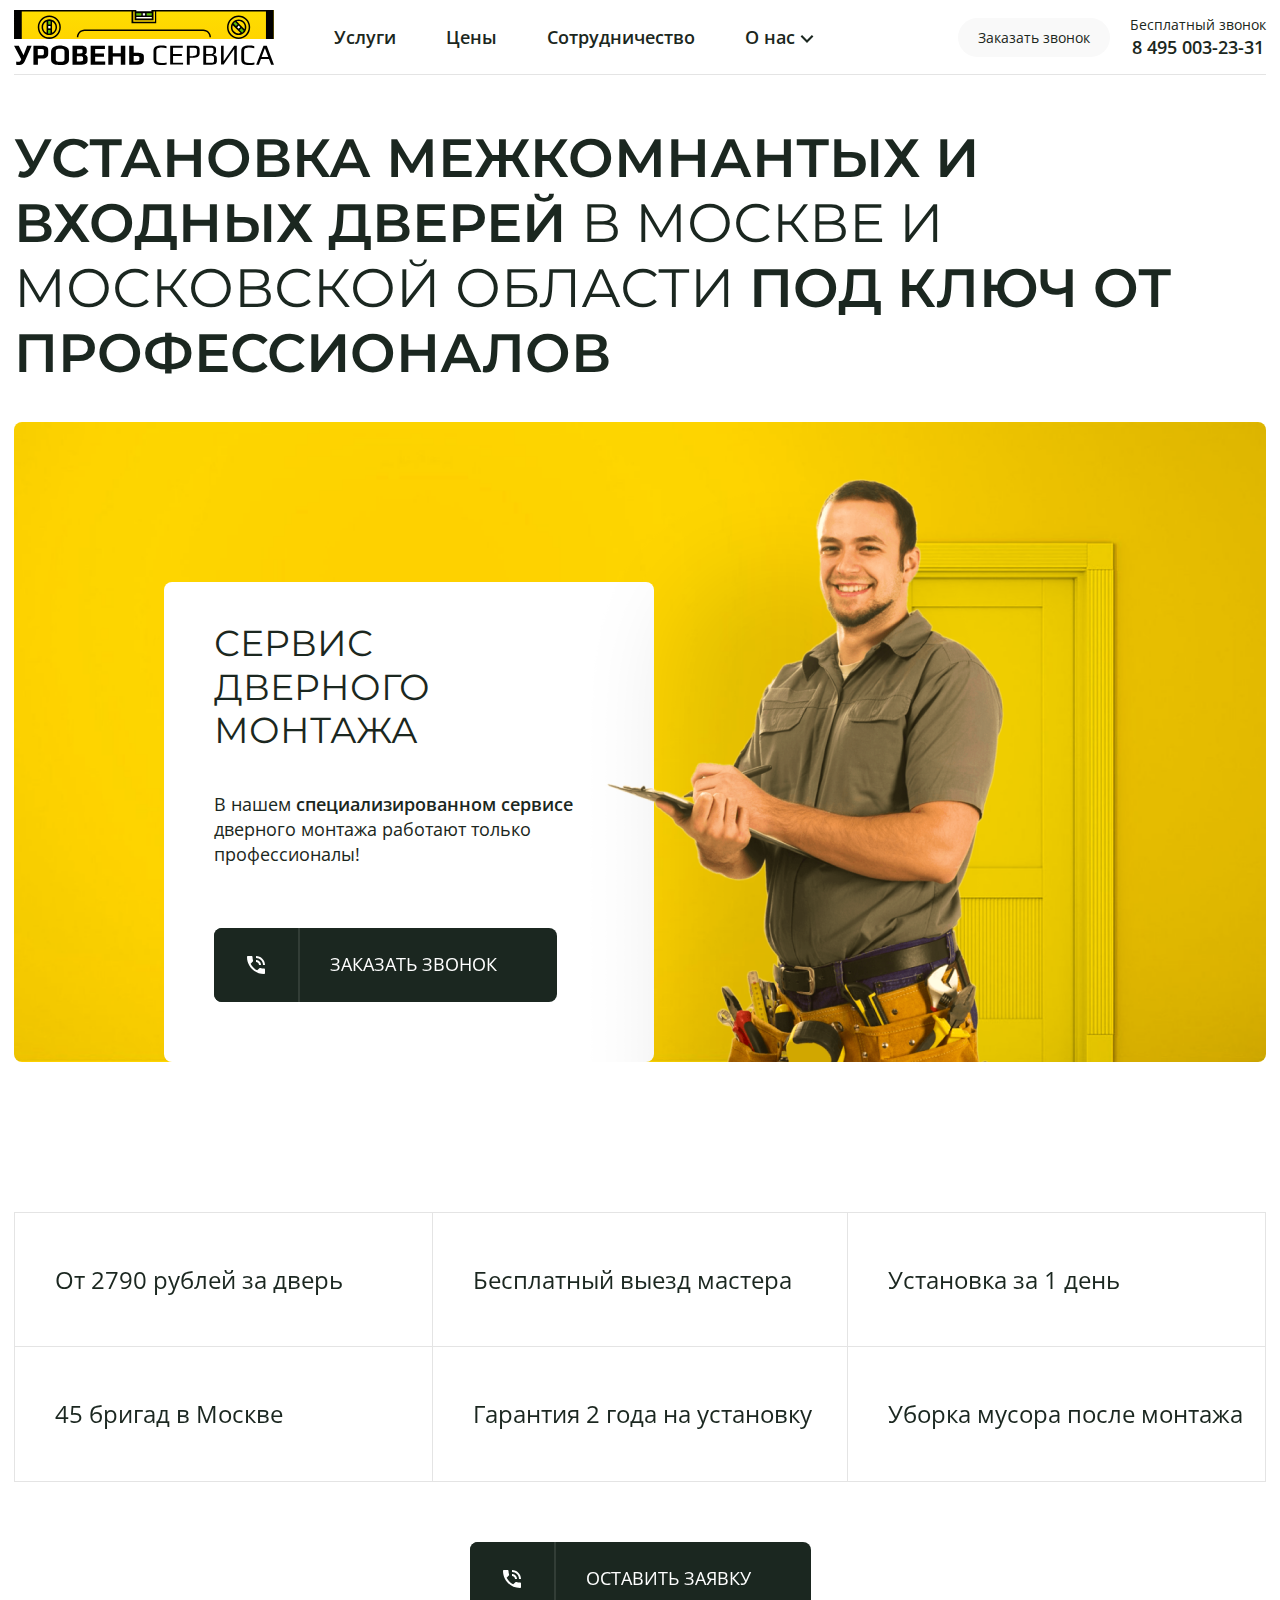
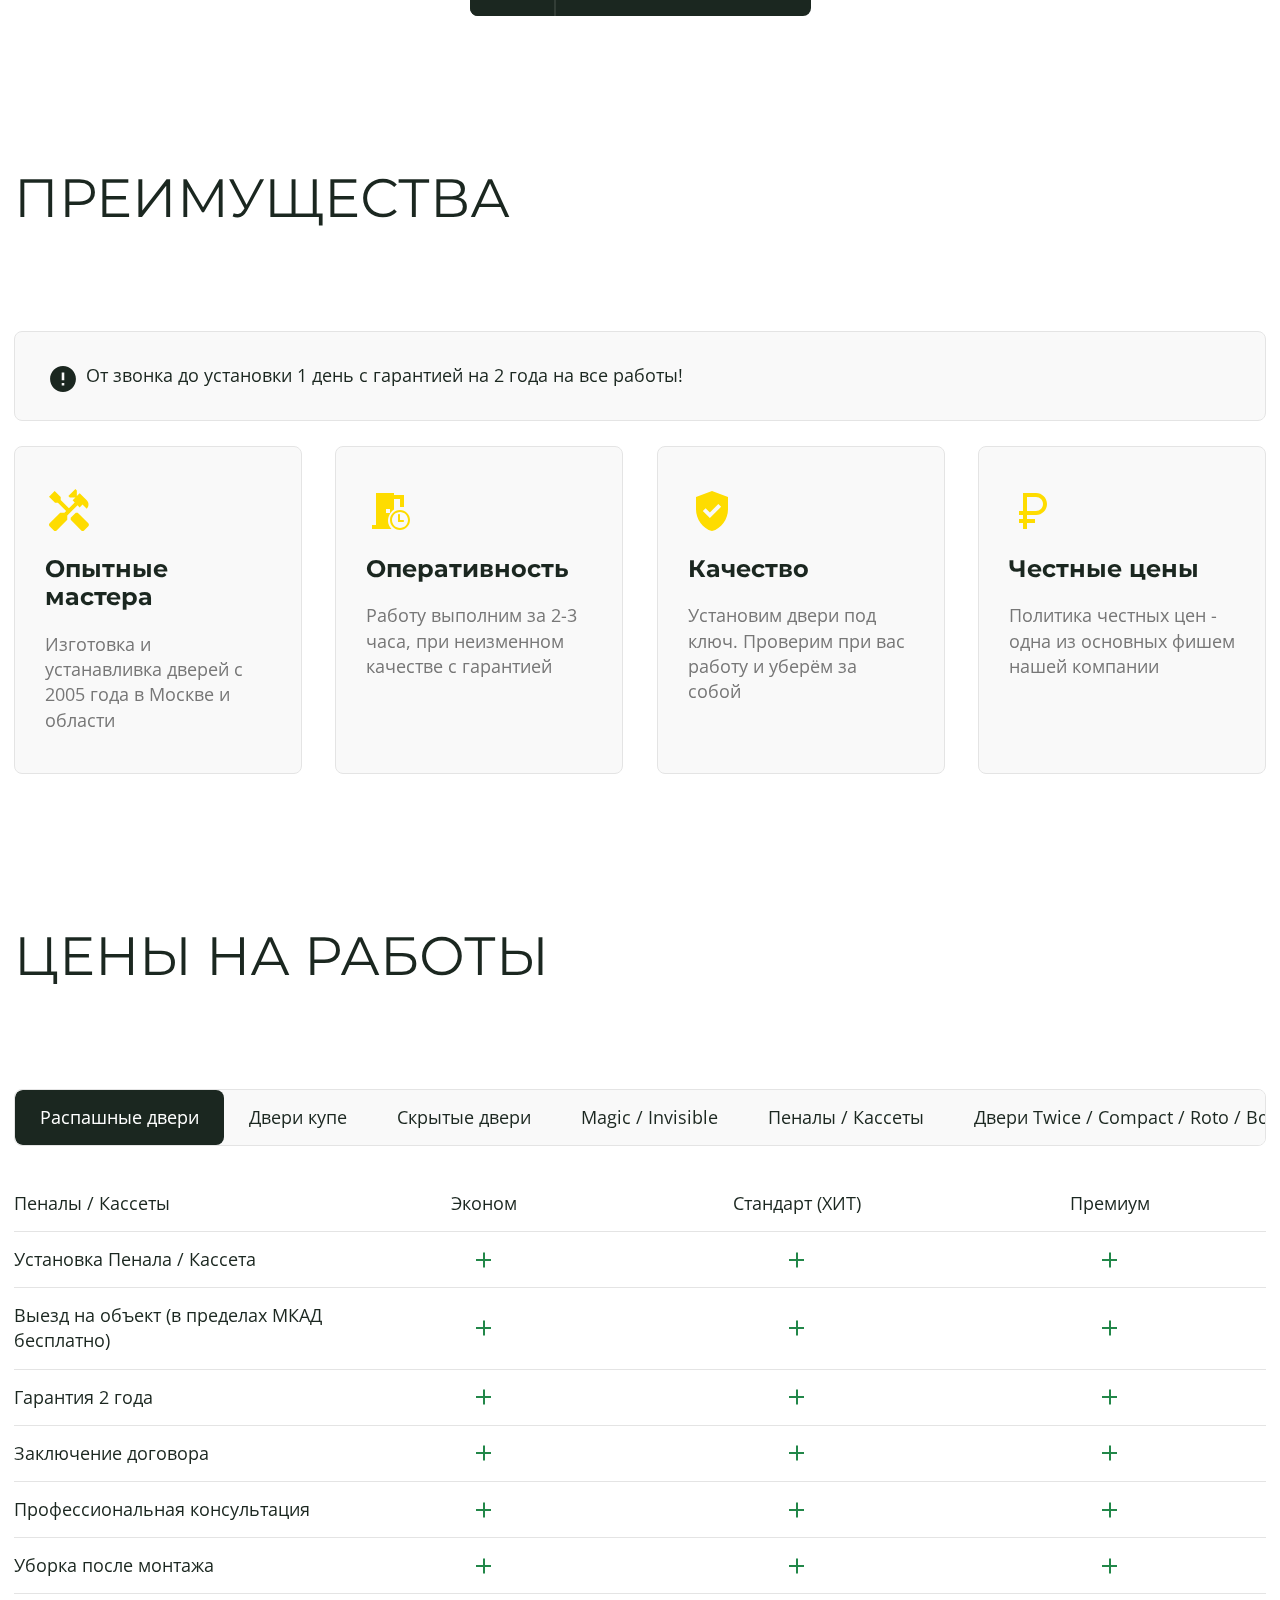
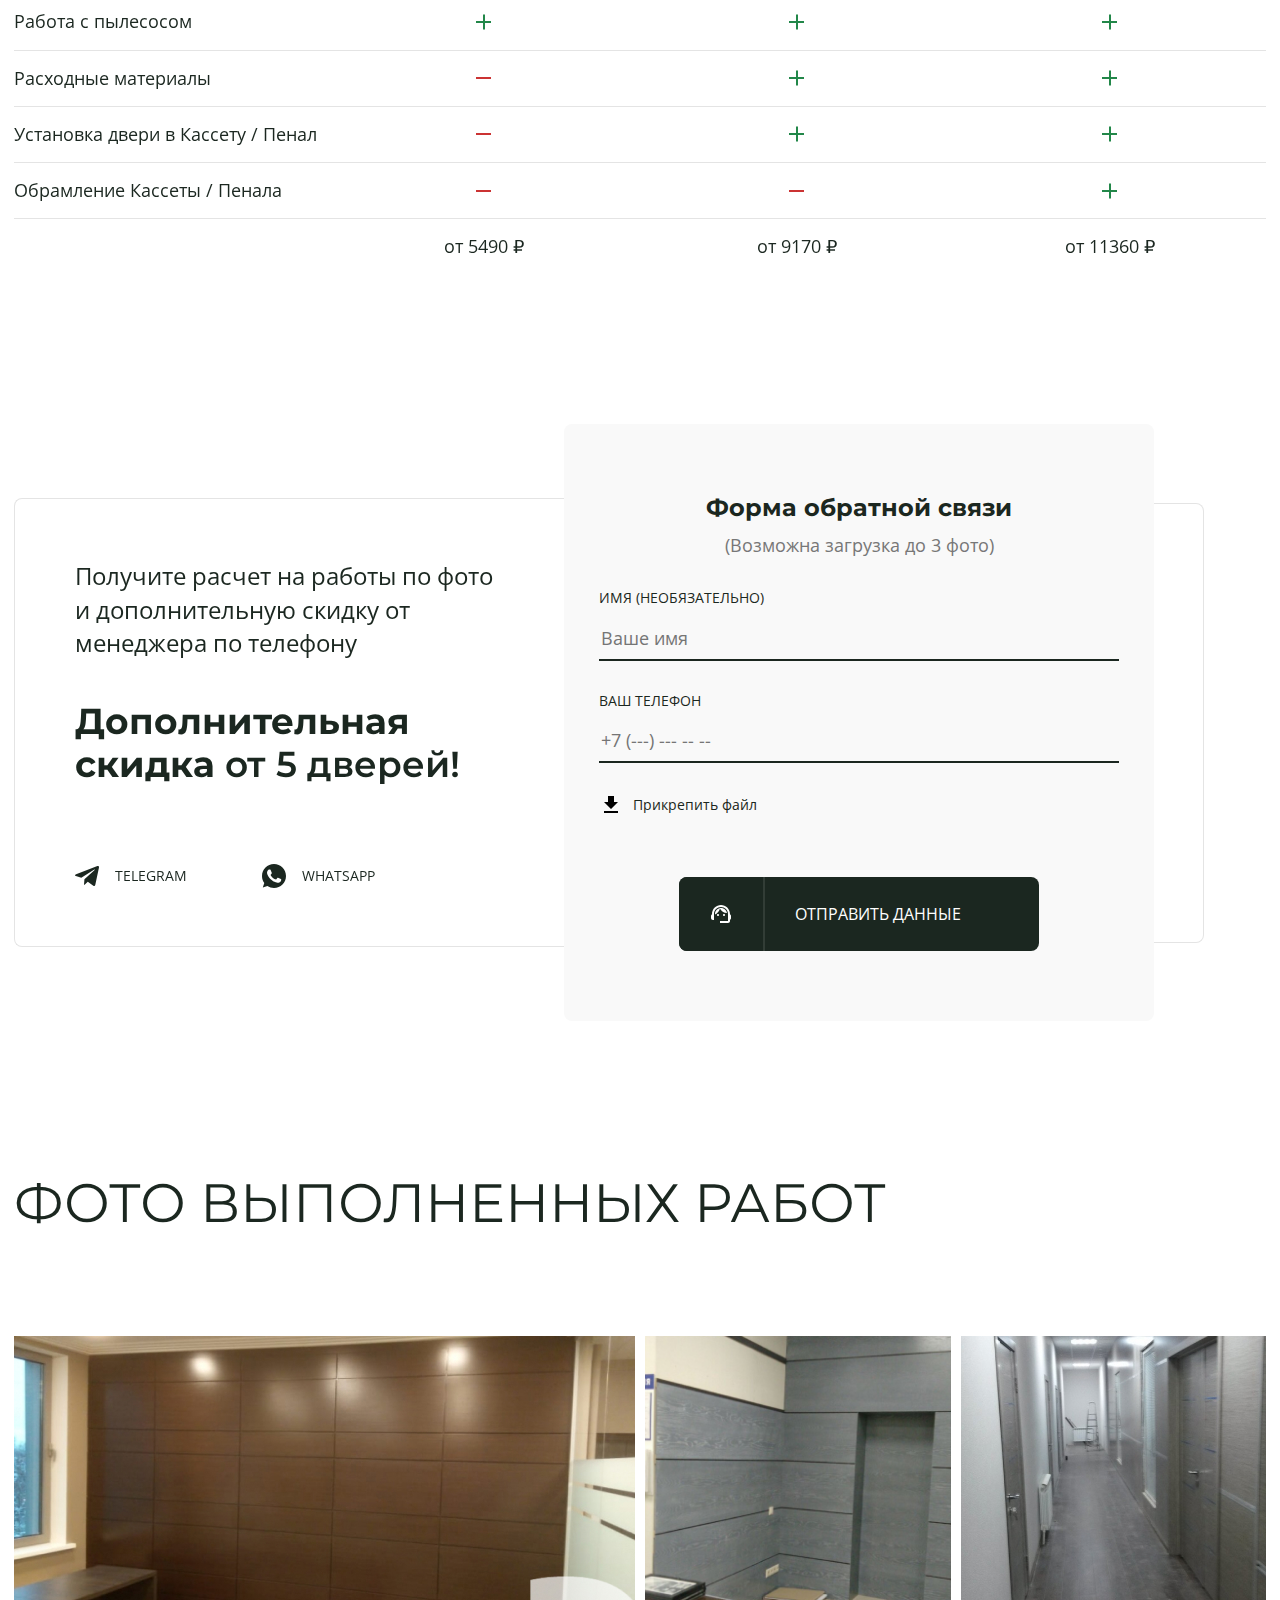
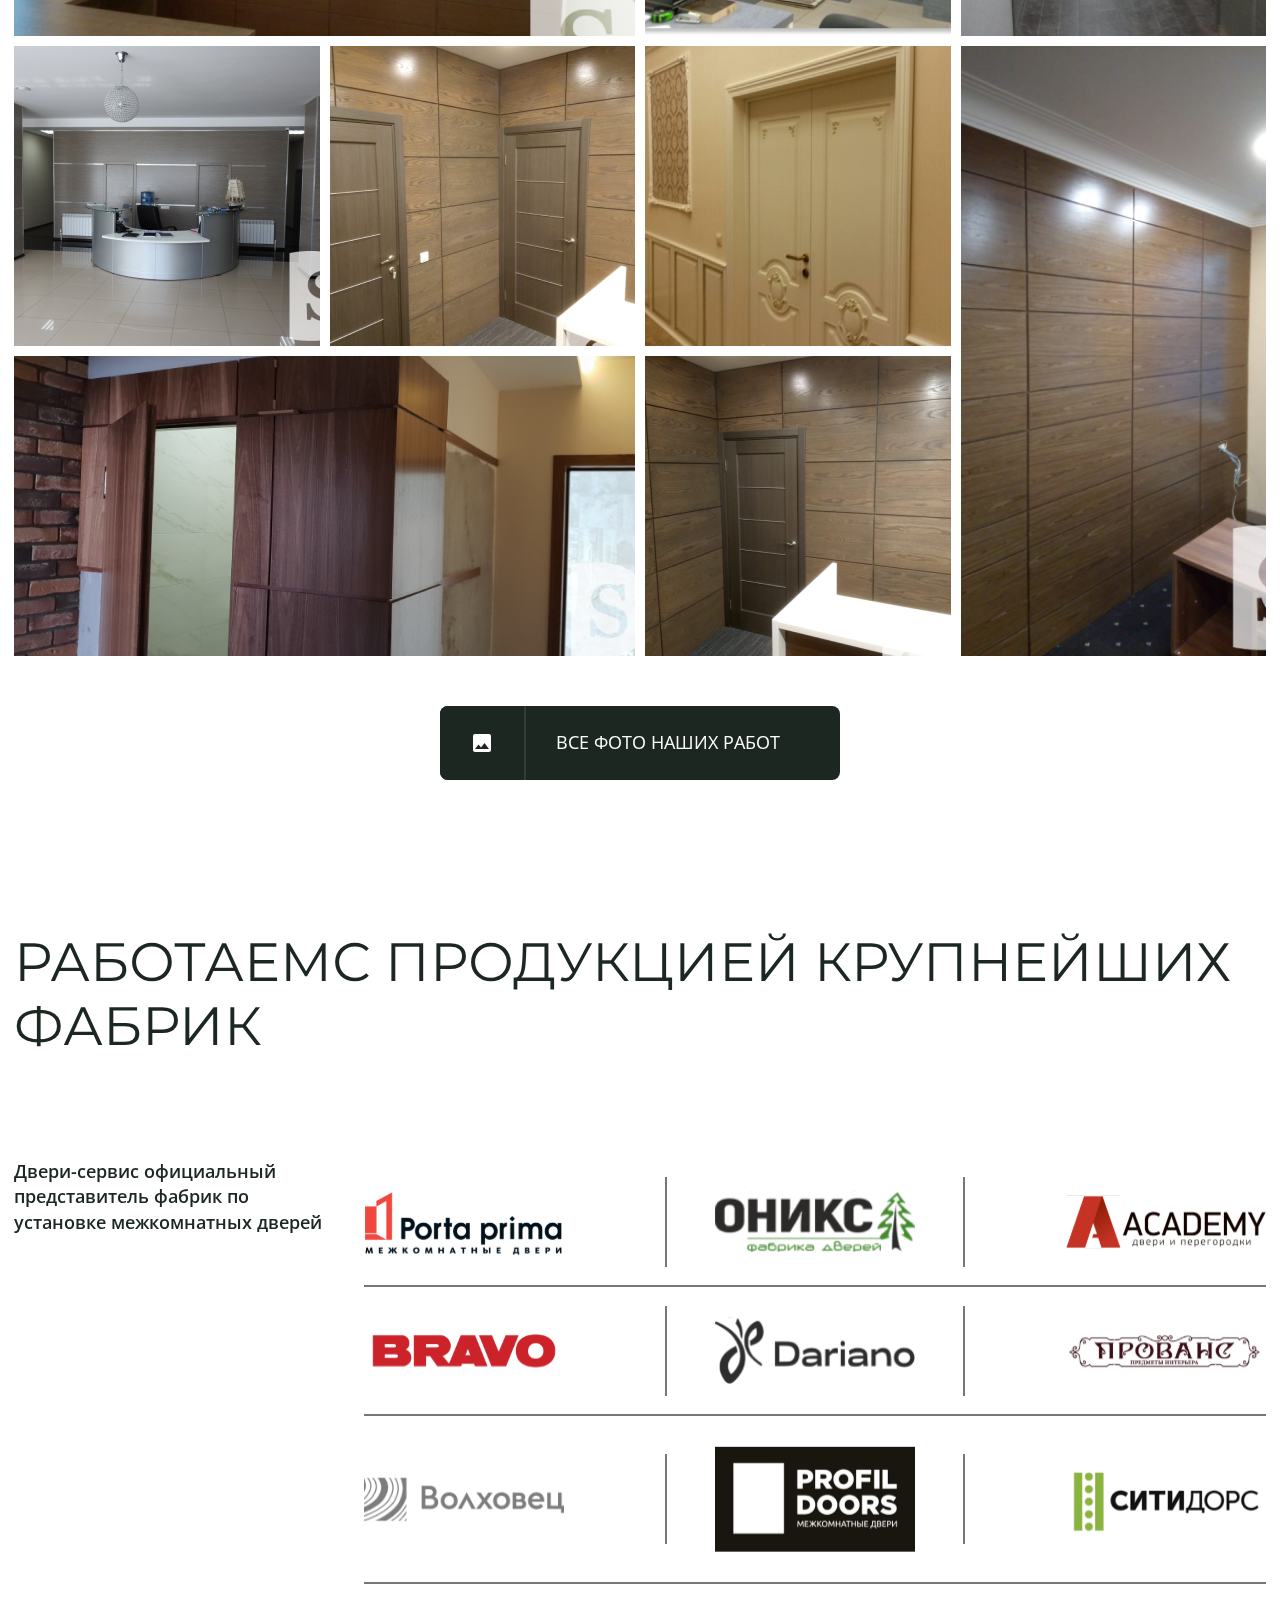
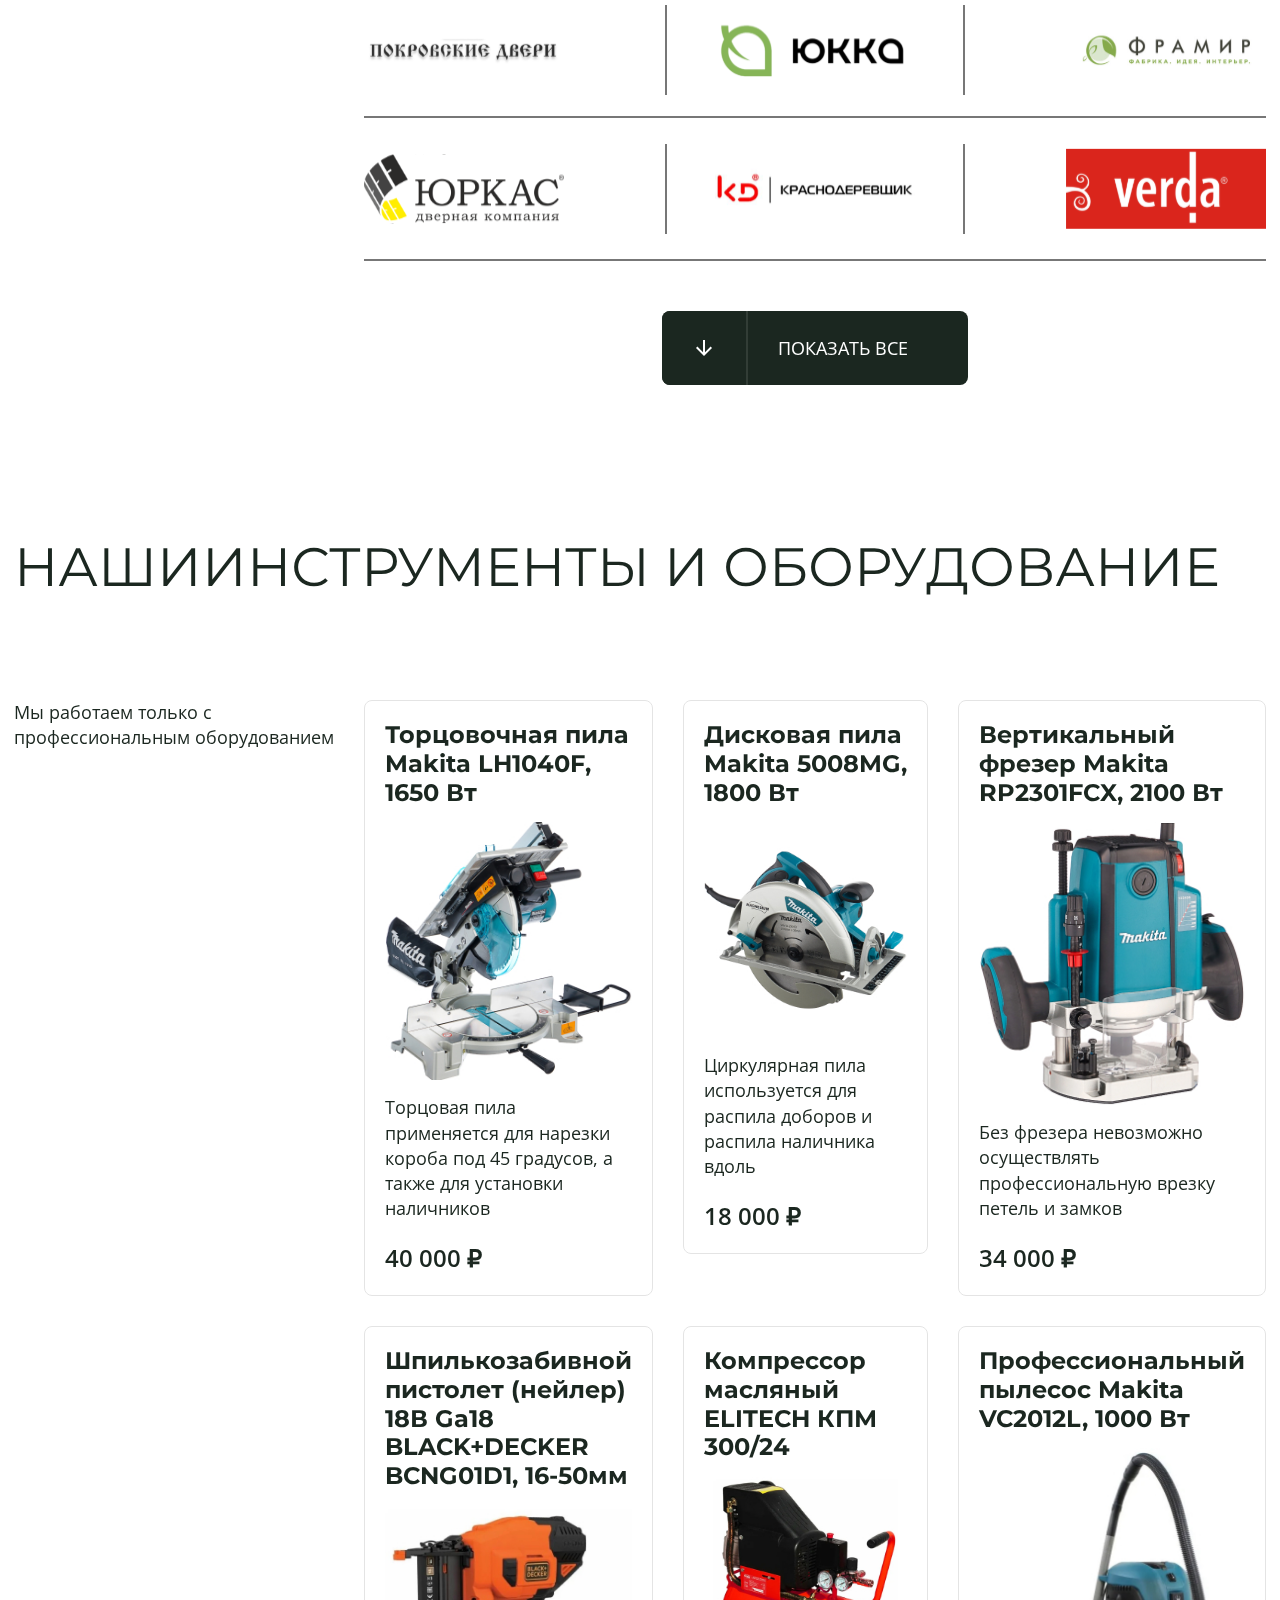
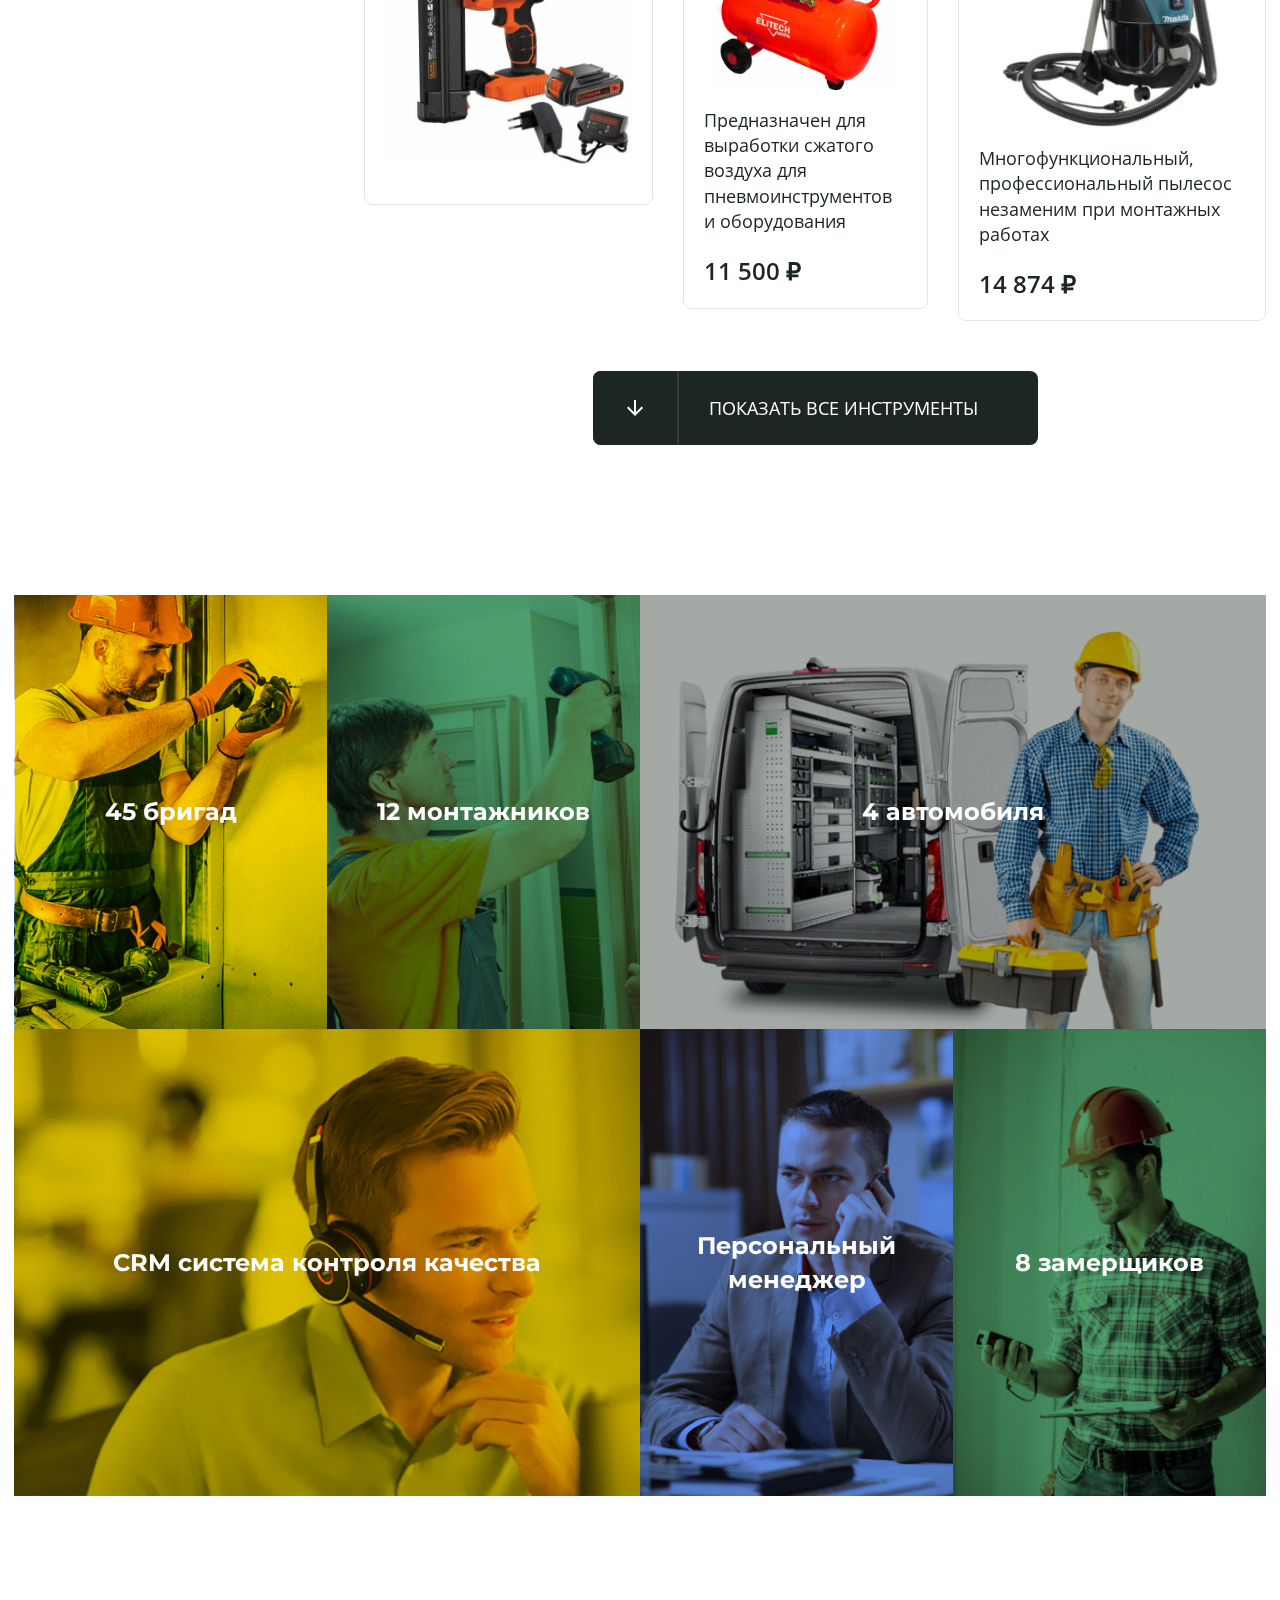
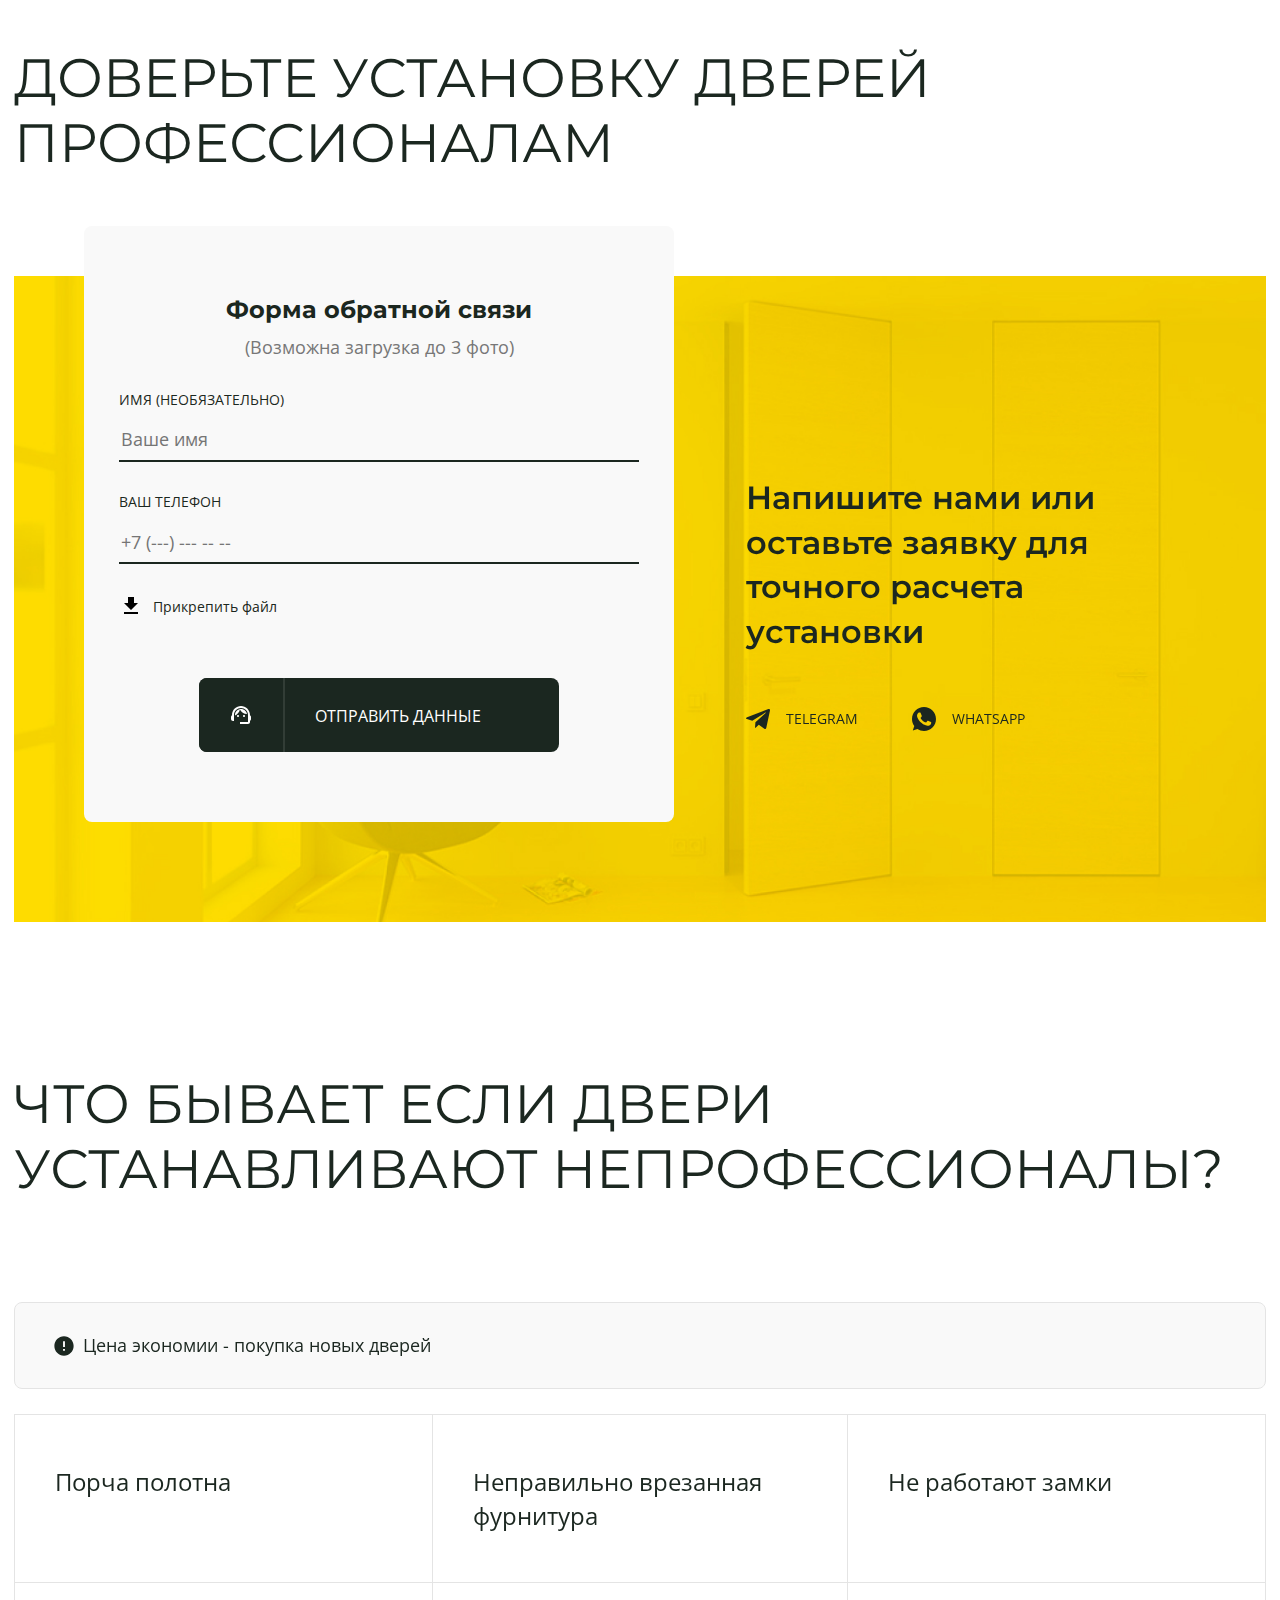
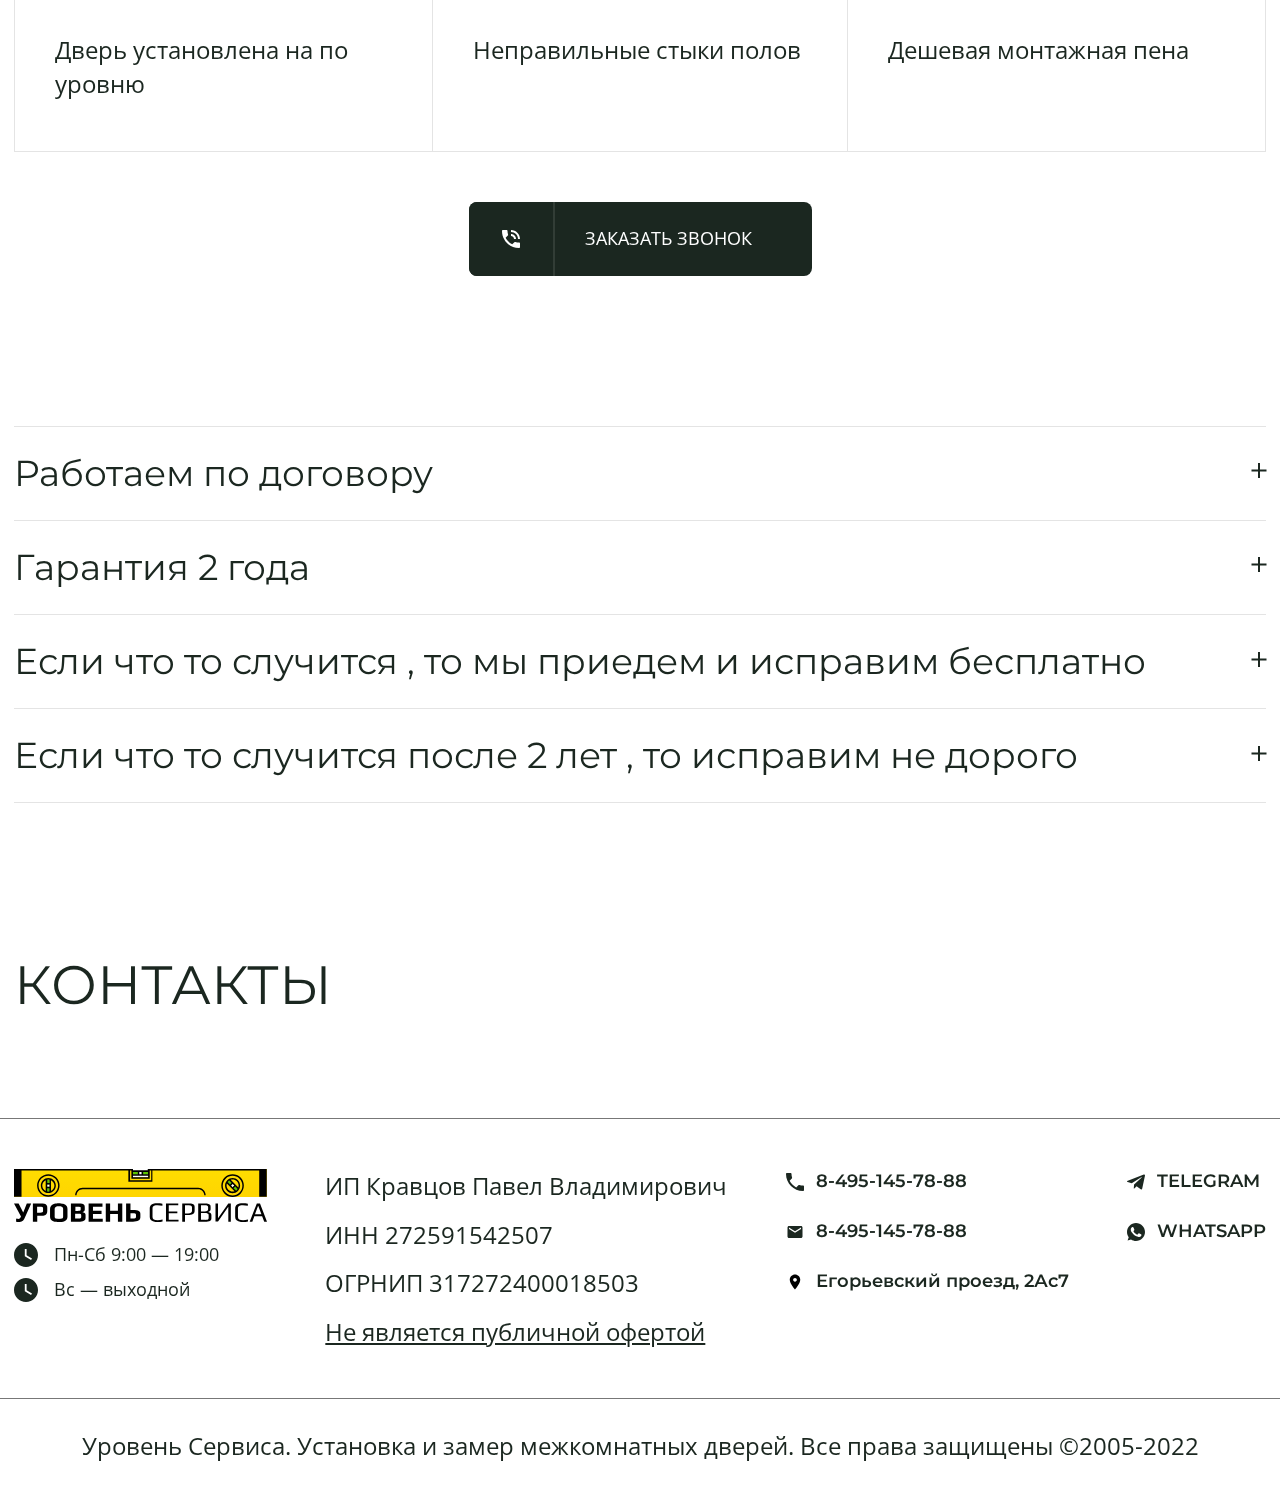
==== commit de83b8b1: "Add files via upload" ====
--- a/index.html
+++ b/index.html
@@ -2855,8 +2855,8 @@
               </p>
             </div>
             <div class="tools__item">
-              <ul class="tools-list">
-                <li class="tools-list__item">
+              <div class="tools-list">
+                <div class="tools-list__item">
                   <h3 class="tools-list__title">
                     Торцовочная пила Makita LH1040F, 1650 Вт
                   </h3>
@@ -2868,8 +2868,8 @@
                     градусов, а также для установки наличников
                   </p>
                   <span class="tools-list__price bold"> 40 000 ₽ </span>
-                </li>
-                <li class="tools-list__item">
+                </div>
+                <div class="tools-list__item">
                   <h3 class="tools-list__title">
                     Дисковая пила Makita 5008MG, 1800 Вт
                   </h3>
@@ -2881,8 +2881,8 @@
                     наличника вдоль
                   </p>
                   <span class="tools-list__price bold"> 18 000 ₽ </span>
-                </li>
-                <li class="tools-list__item">
+                </div>
+                <div class="tools-list__item">
                   <h3 class="tools-list__title">
                     Вертикальный фрезер Makita RP2301FCX, 2100 Вт
                   </h3>
@@ -2894,8 +2894,49 @@
                     петель и замков
                   </p>
                   <span class="tools-list__price bold"> 34 000 ₽ </span>
-                </li>
-                <li class="tools-list__item">
+                </div>
+                <div class="tools-list__item">
+                  <h3 class="tools-list__title">
+                    Шпилькозабивной пистолет (нейлер) 18В Ga18 BLACK+DECKER
+                    BCNG01D1, 16-50мм
+                  </h3>
+                  <div class="tools-list__img-wrapper">
+                    <img
+                      src="img/tools/4.jpg"
+                      alt="Шпилькозабивной пистолет (нейлер)"
+                    />
+                  </div>
+                </div>
+                <div class="tools-list__item">
+                  <h3 class="tools-list__title">
+                    Компрессор масляный ELITECH КПМ 300/24
+                  </h3>
+                  <div class="tools-list__img-wrapper">
+                    <img src="img/tools/5.jpg" alt="Компрессор масляный" />
+                  </div>
+                  <p class="tools-list__txt">
+                    Предназначен для выработки сжатого воздуха для
+                    пневмоинструментов и оборудования
+                  </p>
+                  <span class="tools-list__price bold"> 11 500 ₽ </span>
+                </div>
+                <div class="tools-list__item">
+                  <h3 class="tools-list__title">
+                    Профессиональный пылесос Makita VC2012L, 1000 Вт
+                  </h3>
+                  <div class="tools-list__img-wrapper">
+                    <img src="img/tools/6.jpg" alt="Профессиональный пылесос" />
+                  </div>
+                  <p class="tools-list__txt">
+                    Многофункциональный, профессиональный пылесос незаменим при
+                    монтажных работах
+                  </p>
+                  <span class="tools-list__price bold"> 14 874 ₽ </span>
+                </div>
+              </div>
+
+              <div class="tools-list tools-list__item_hidden">
+                <div class="tools-list__item">
                   <h3 class="tools-list__title">
                     Шпилькозабивной пистолет (нейлер) 18В Ga18 BLACK+DECKER
                     BCNG01D1, 16-50мм
@@ -2911,8 +2952,8 @@
                     Мы не применяем обычные гвозди
                   </p>
                   <span class="tools-list__price bold"> 22 000 ₽ </span>
-                </li>
-                <li class="tools-list__item">
+                </div>
+                <div class="tools-list__item">
                   <h3 class="tools-list__title">
                     Компрессор масляный ELITECH КПМ 300/24
                   </h3>
@@ -2924,8 +2965,8 @@
                     пневмоинструментов и оборудования
                   </p>
                   <span class="tools-list__price bold"> 11 500 ₽ </span>
-                </li>
-                <li class="tools-list__item">
+                </div>
+                <div class="tools-list__item">
                   <h3 class="tools-list__title">
                     Профессиональный пылесос Makita VC2012L, 1000 Вт
                   </h3>
@@ -2937,10 +2978,11 @@
                     монтажных работах
                   </p>
                   <span class="tools-list__price bold"> 14 874 ₽ </span>
-                </li>
-              </ul>
+                </div>
+              </div>
+
               <div class="tools__img-wrapper">
-                <button type="button" class="main-btn">
+                <button type="button" class="main-btn main-btn_tools">
                   <span class="main-btn__icon-wrapper">
                     <img
                       class="main-btn__icon"
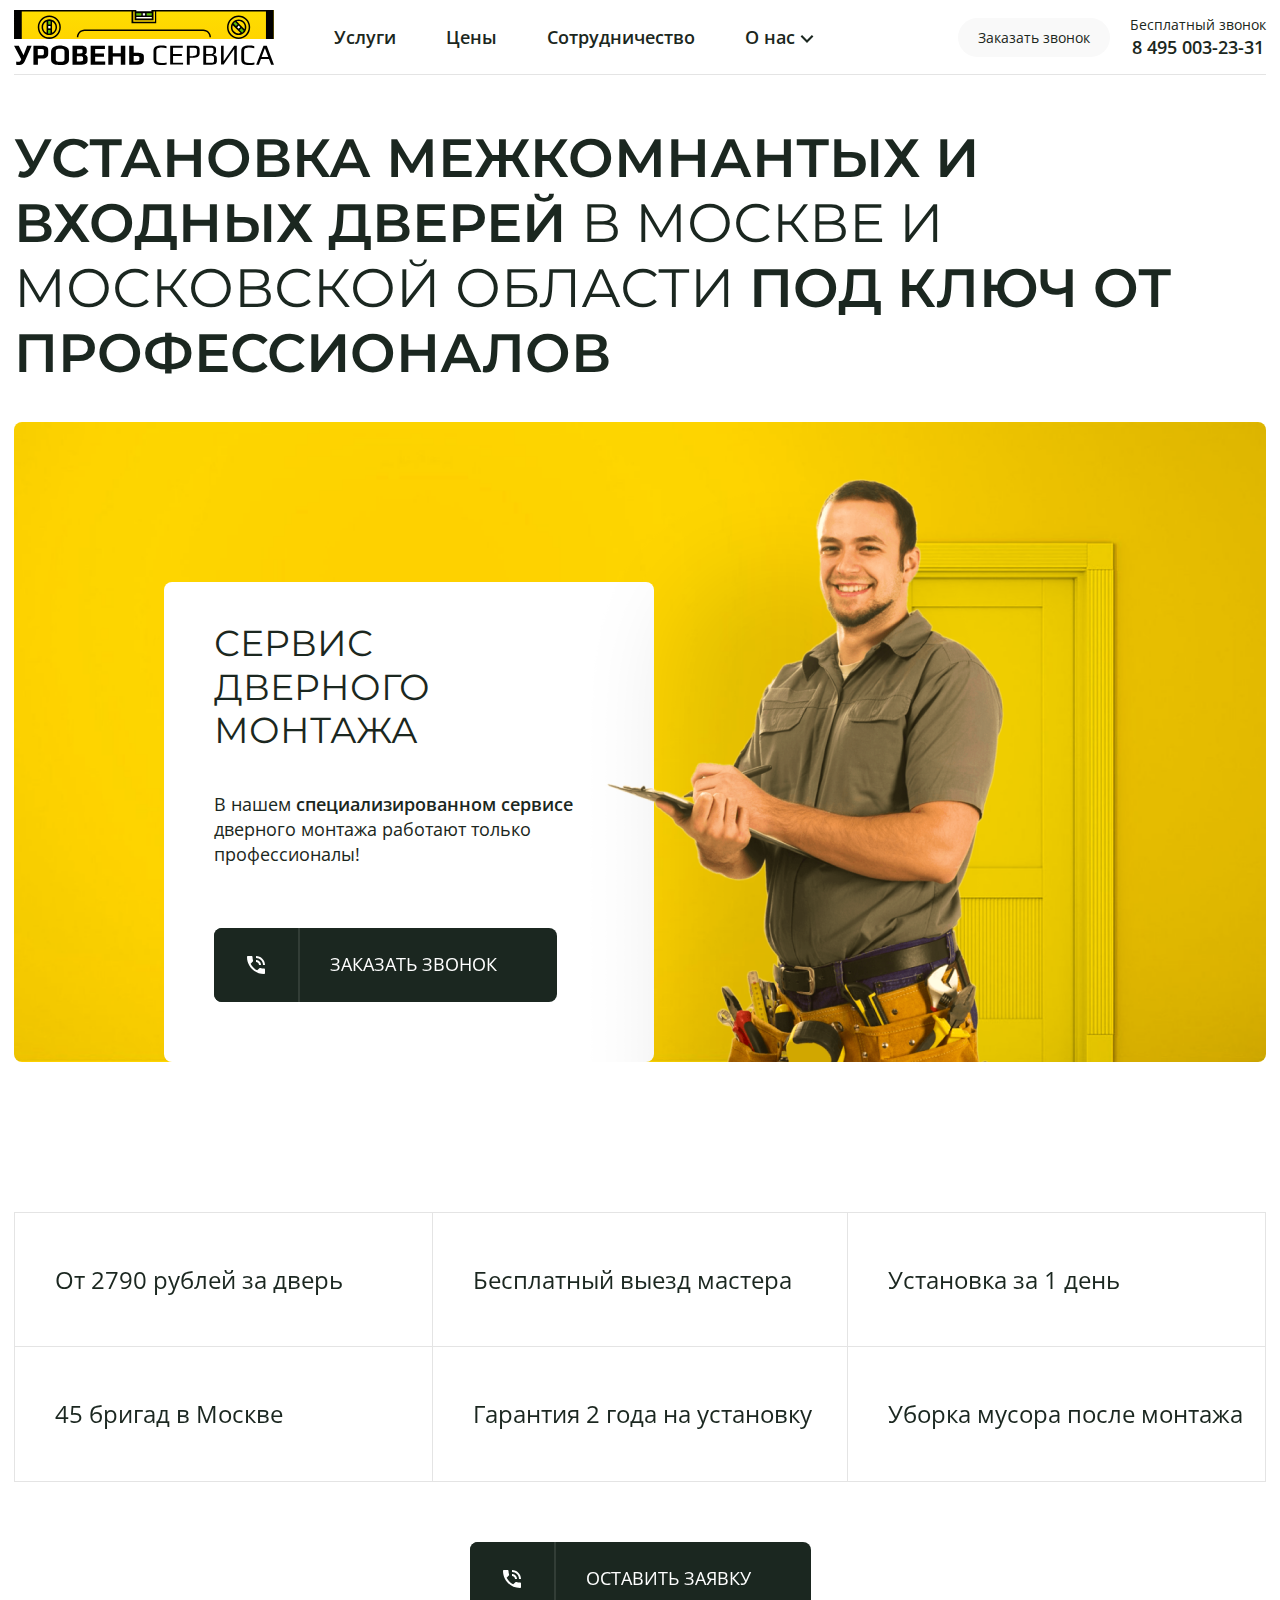
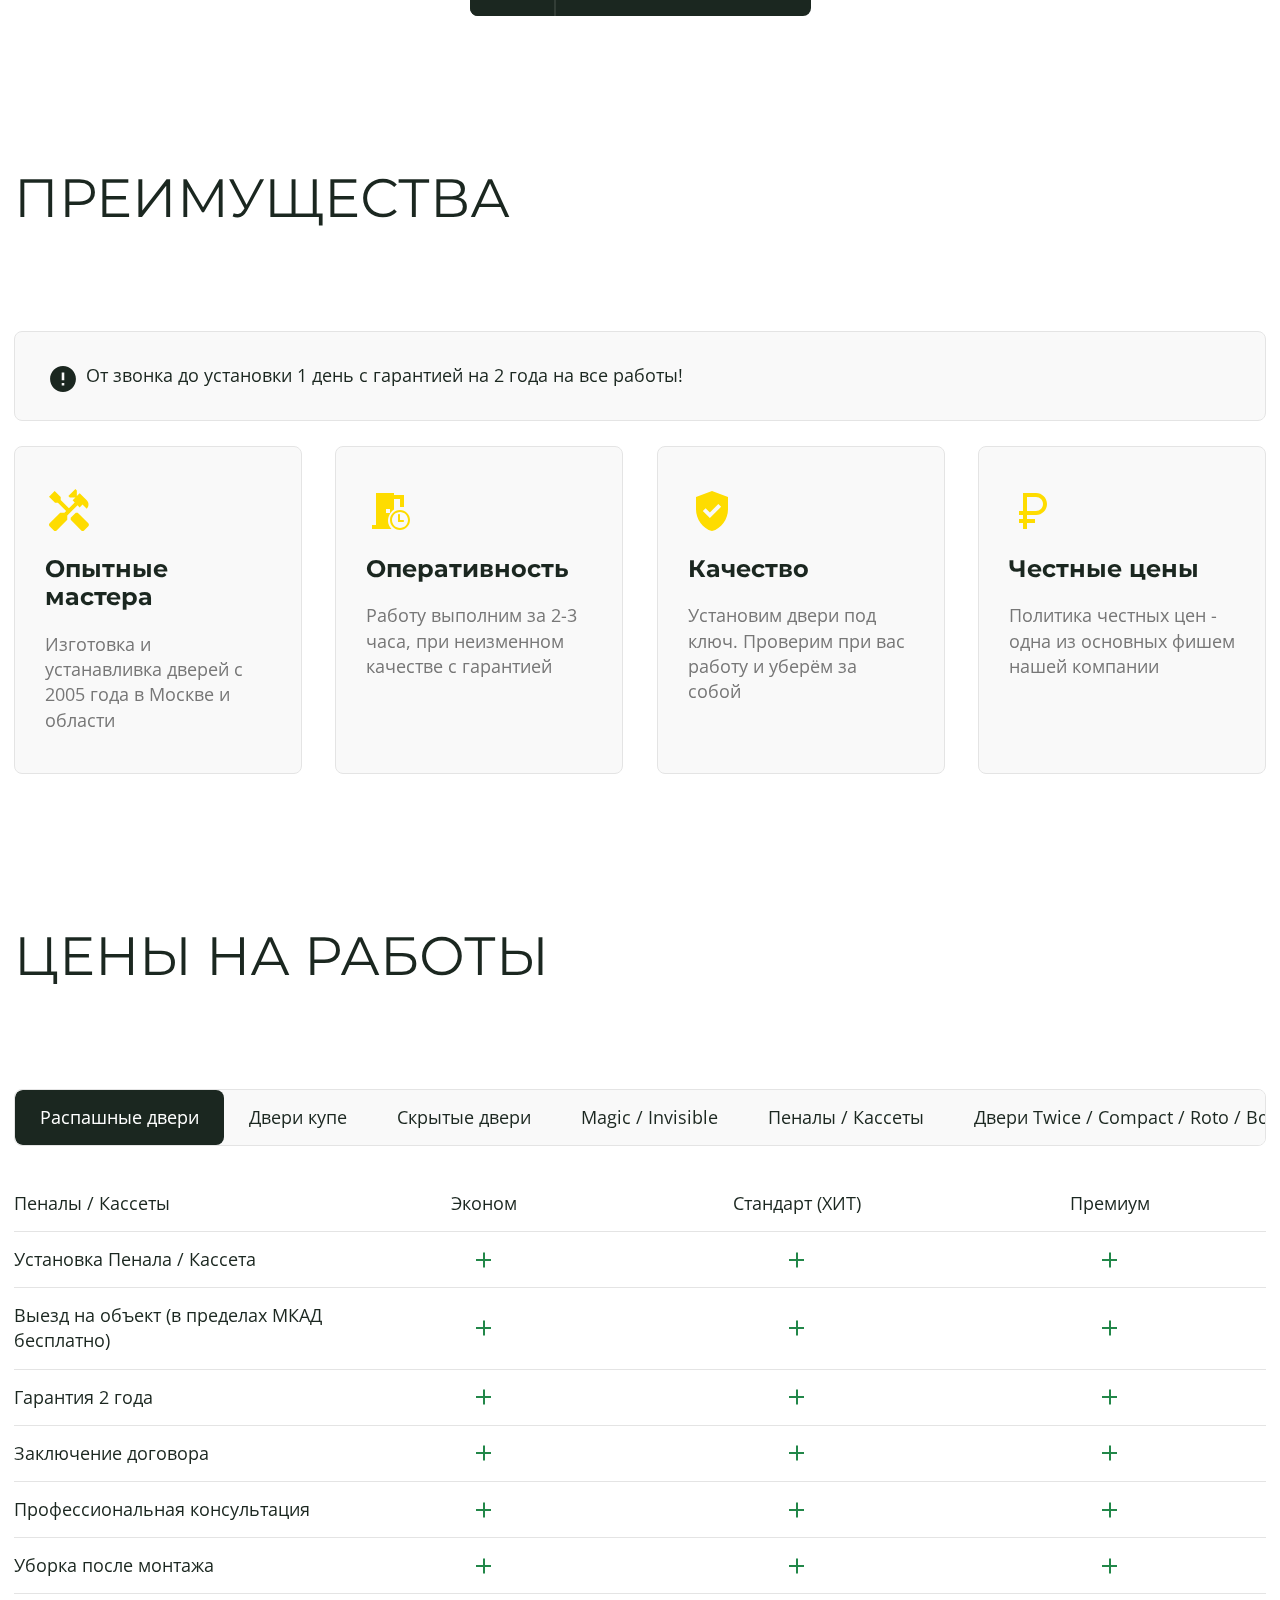
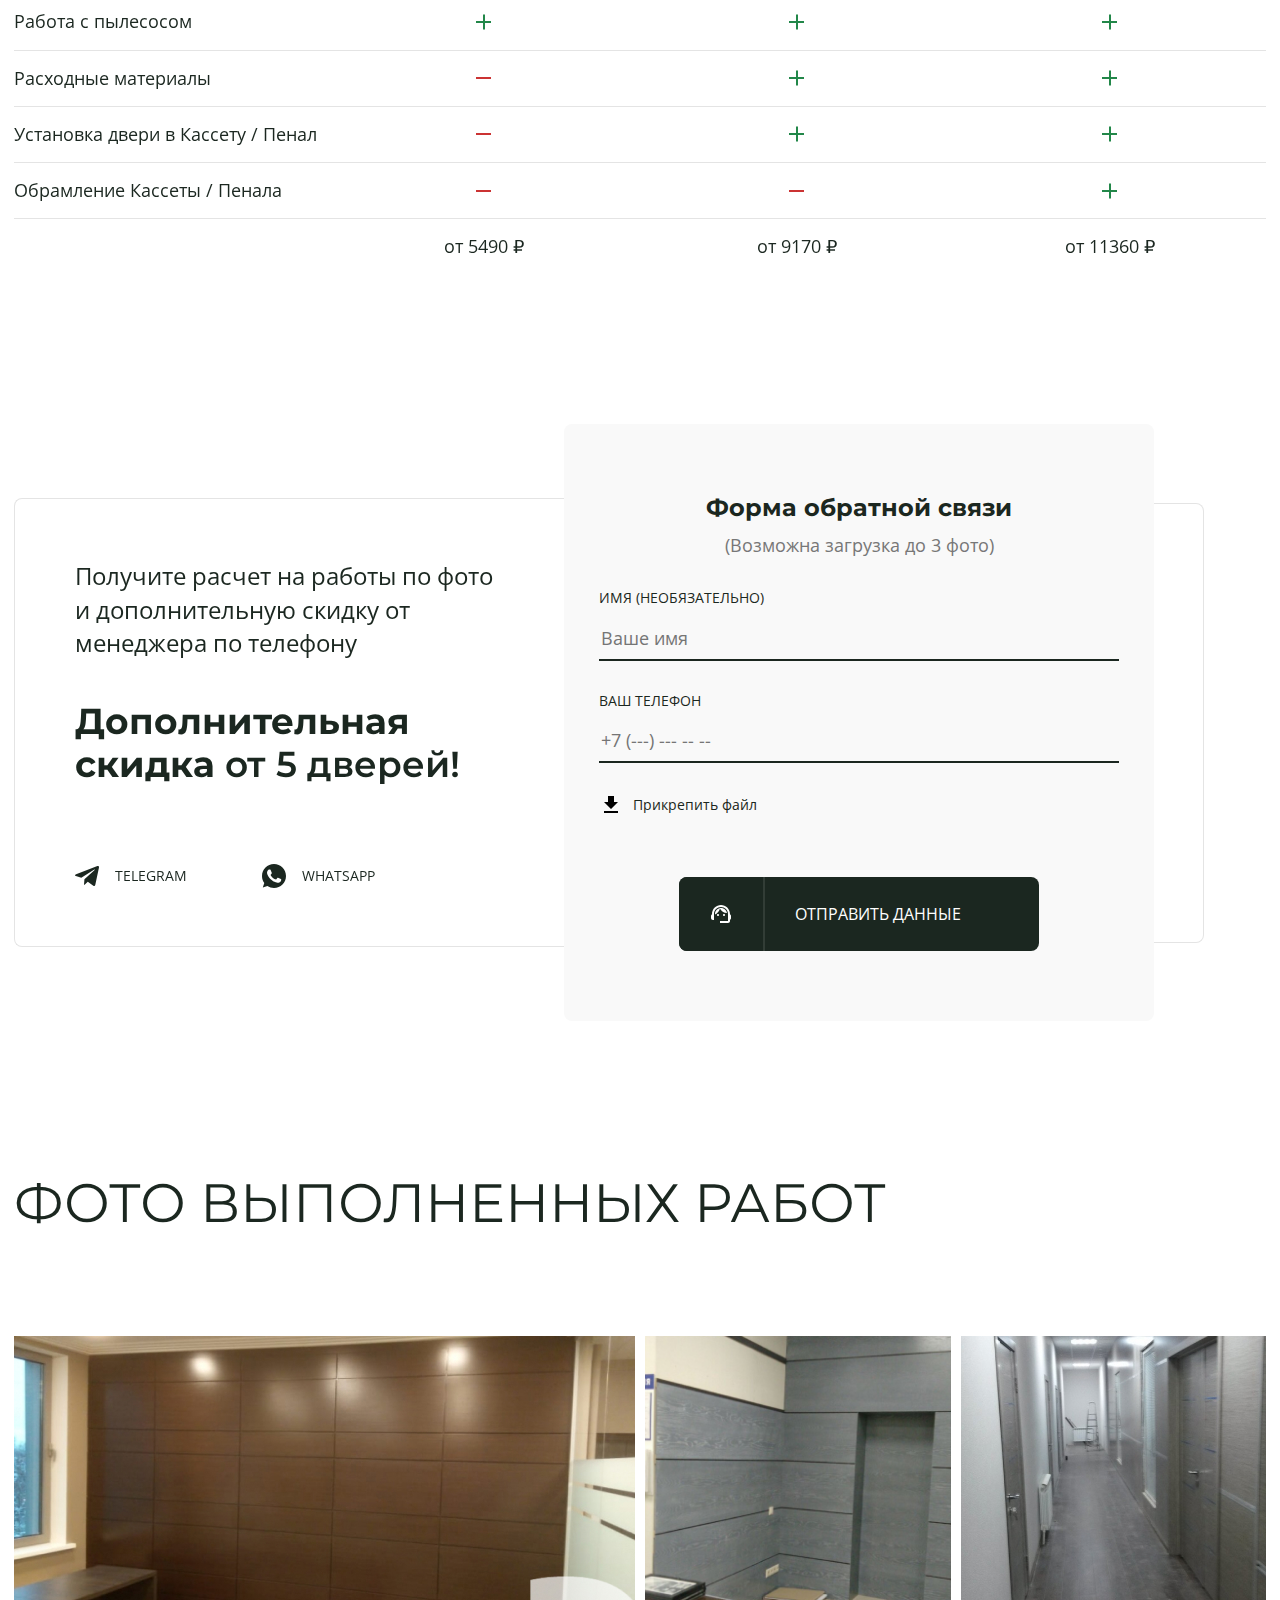
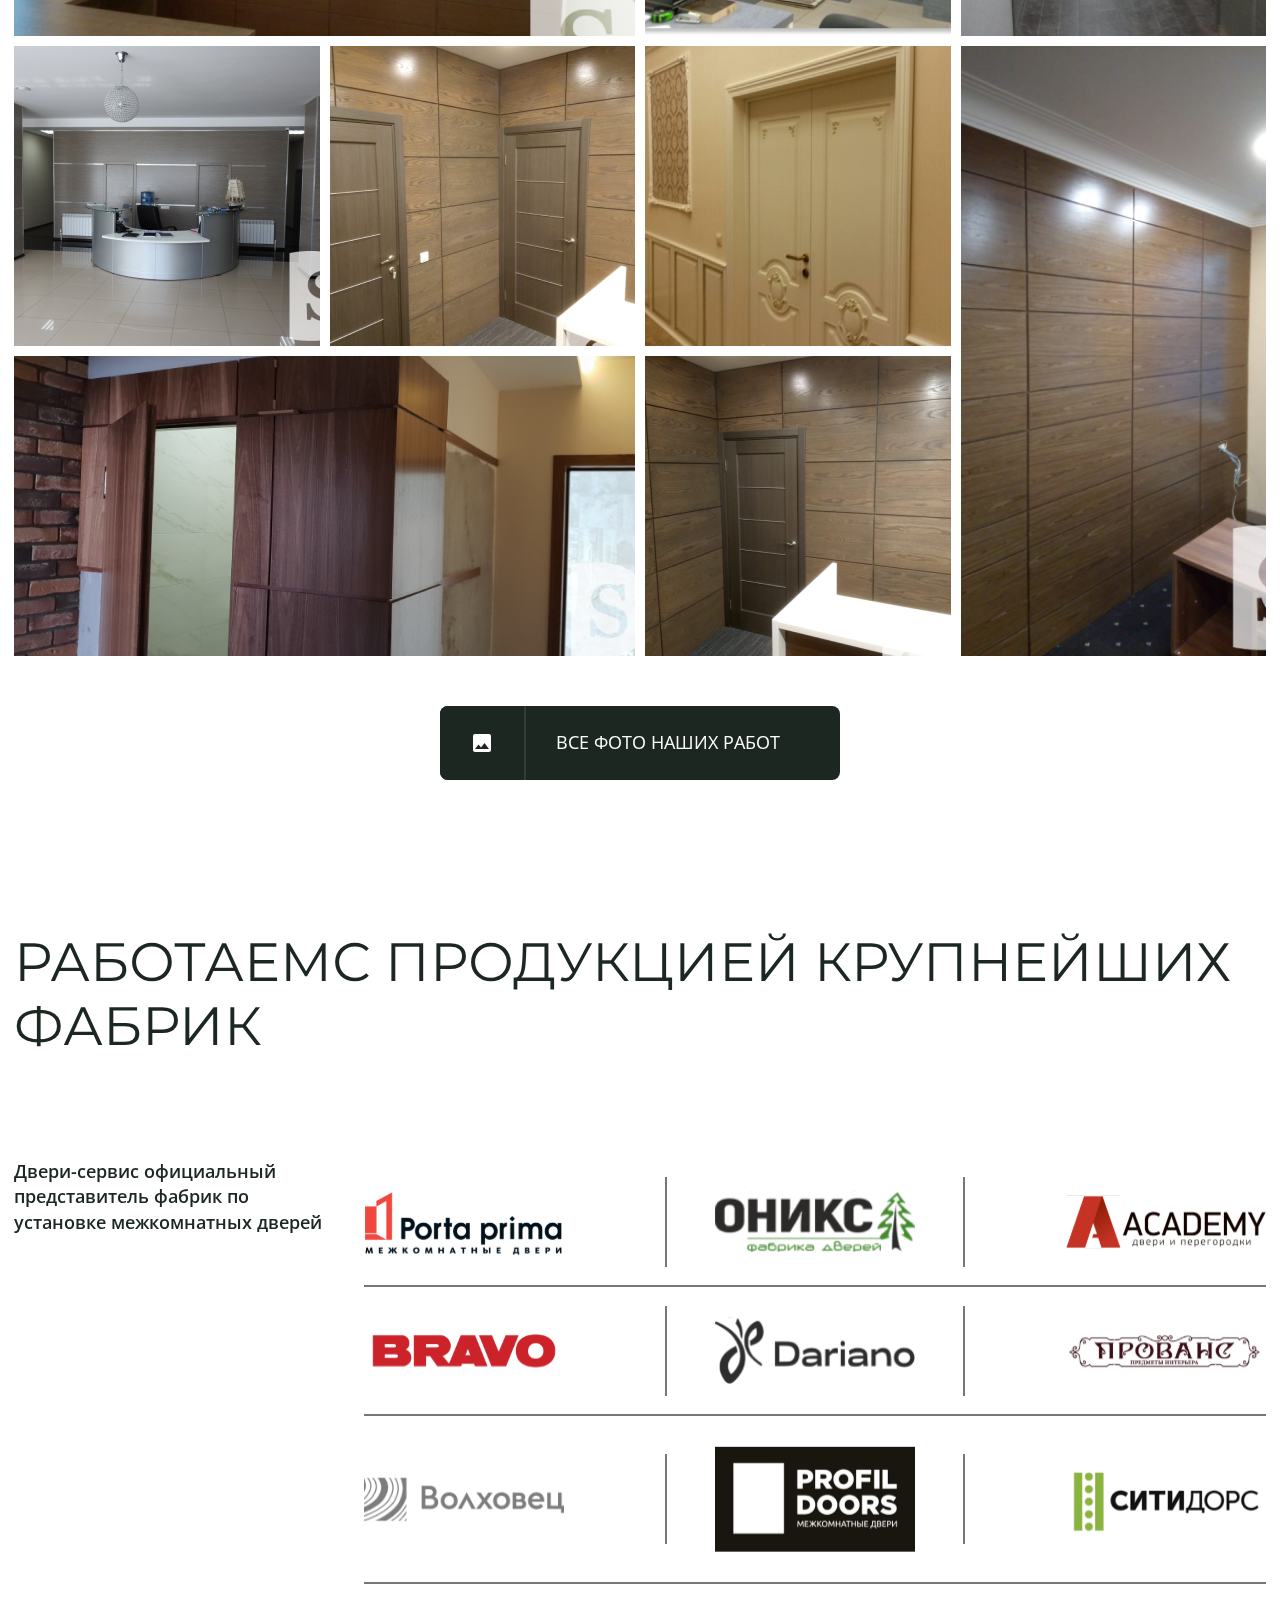
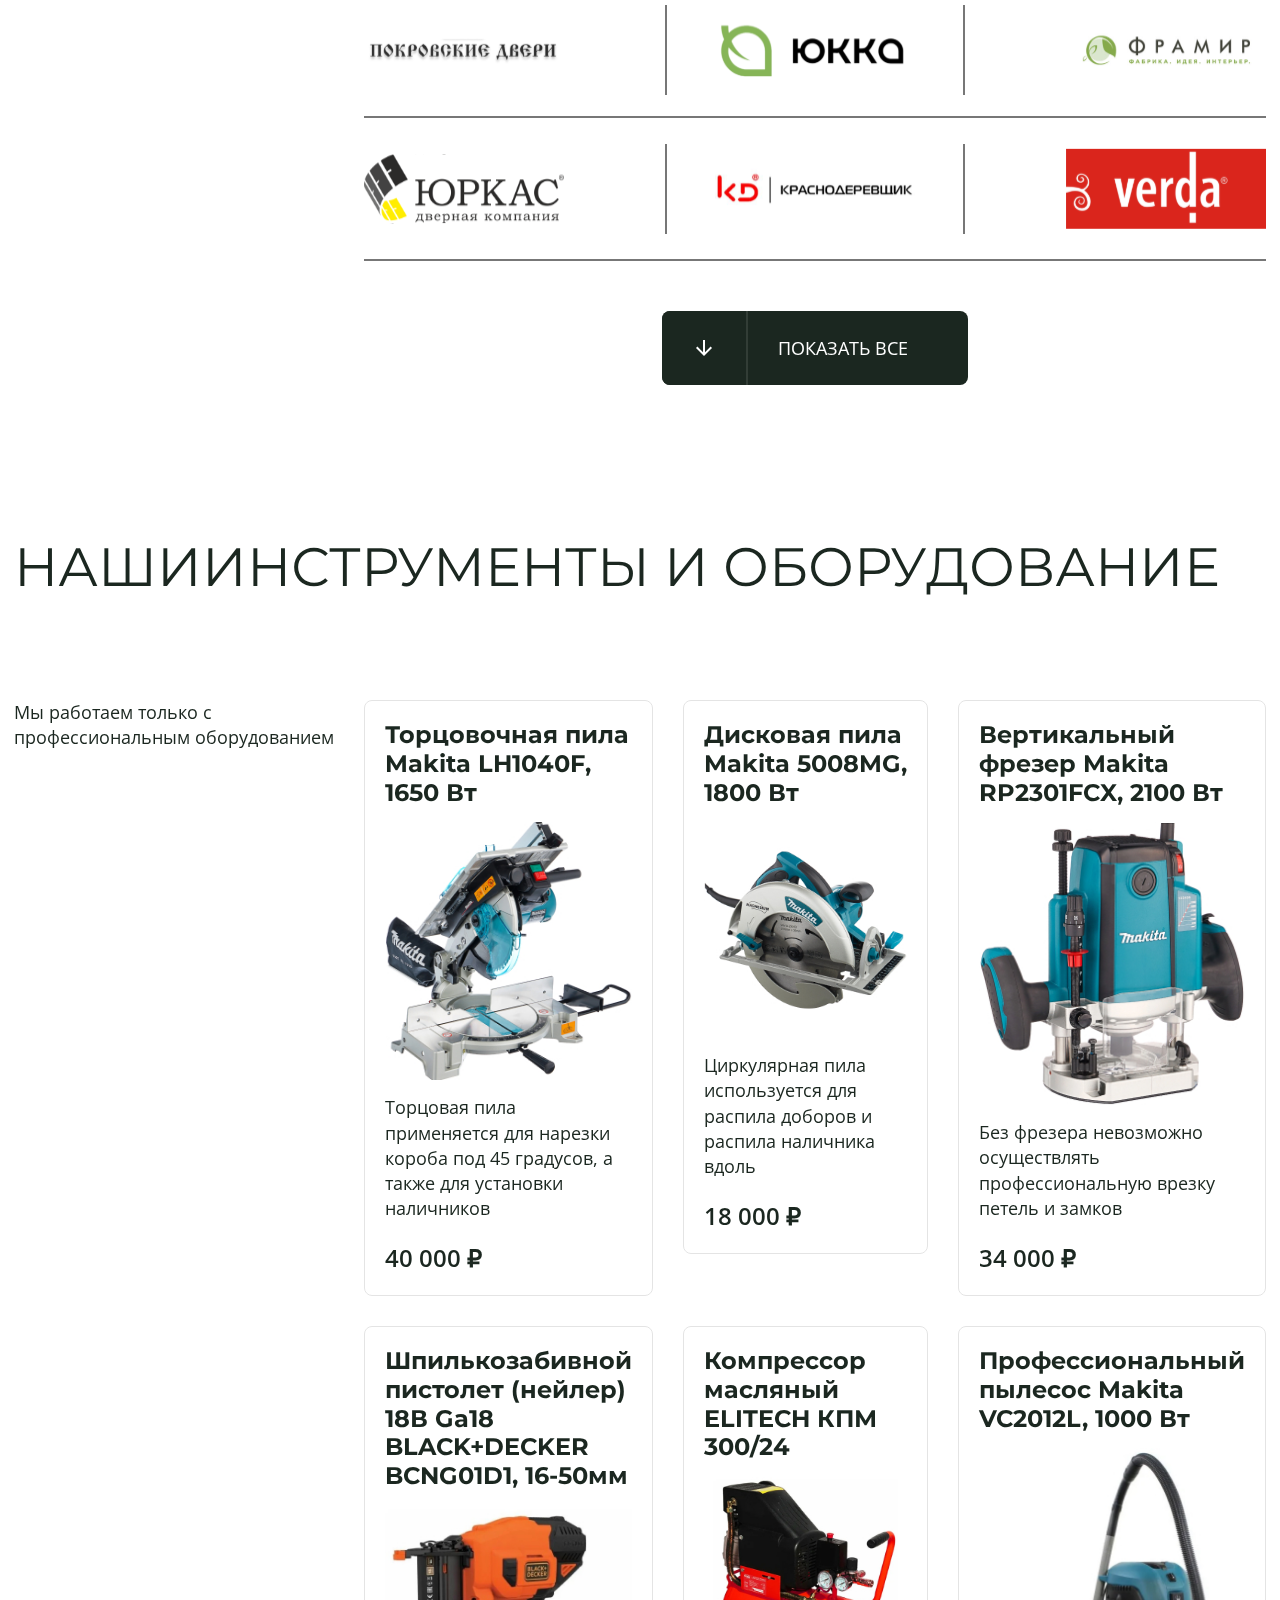
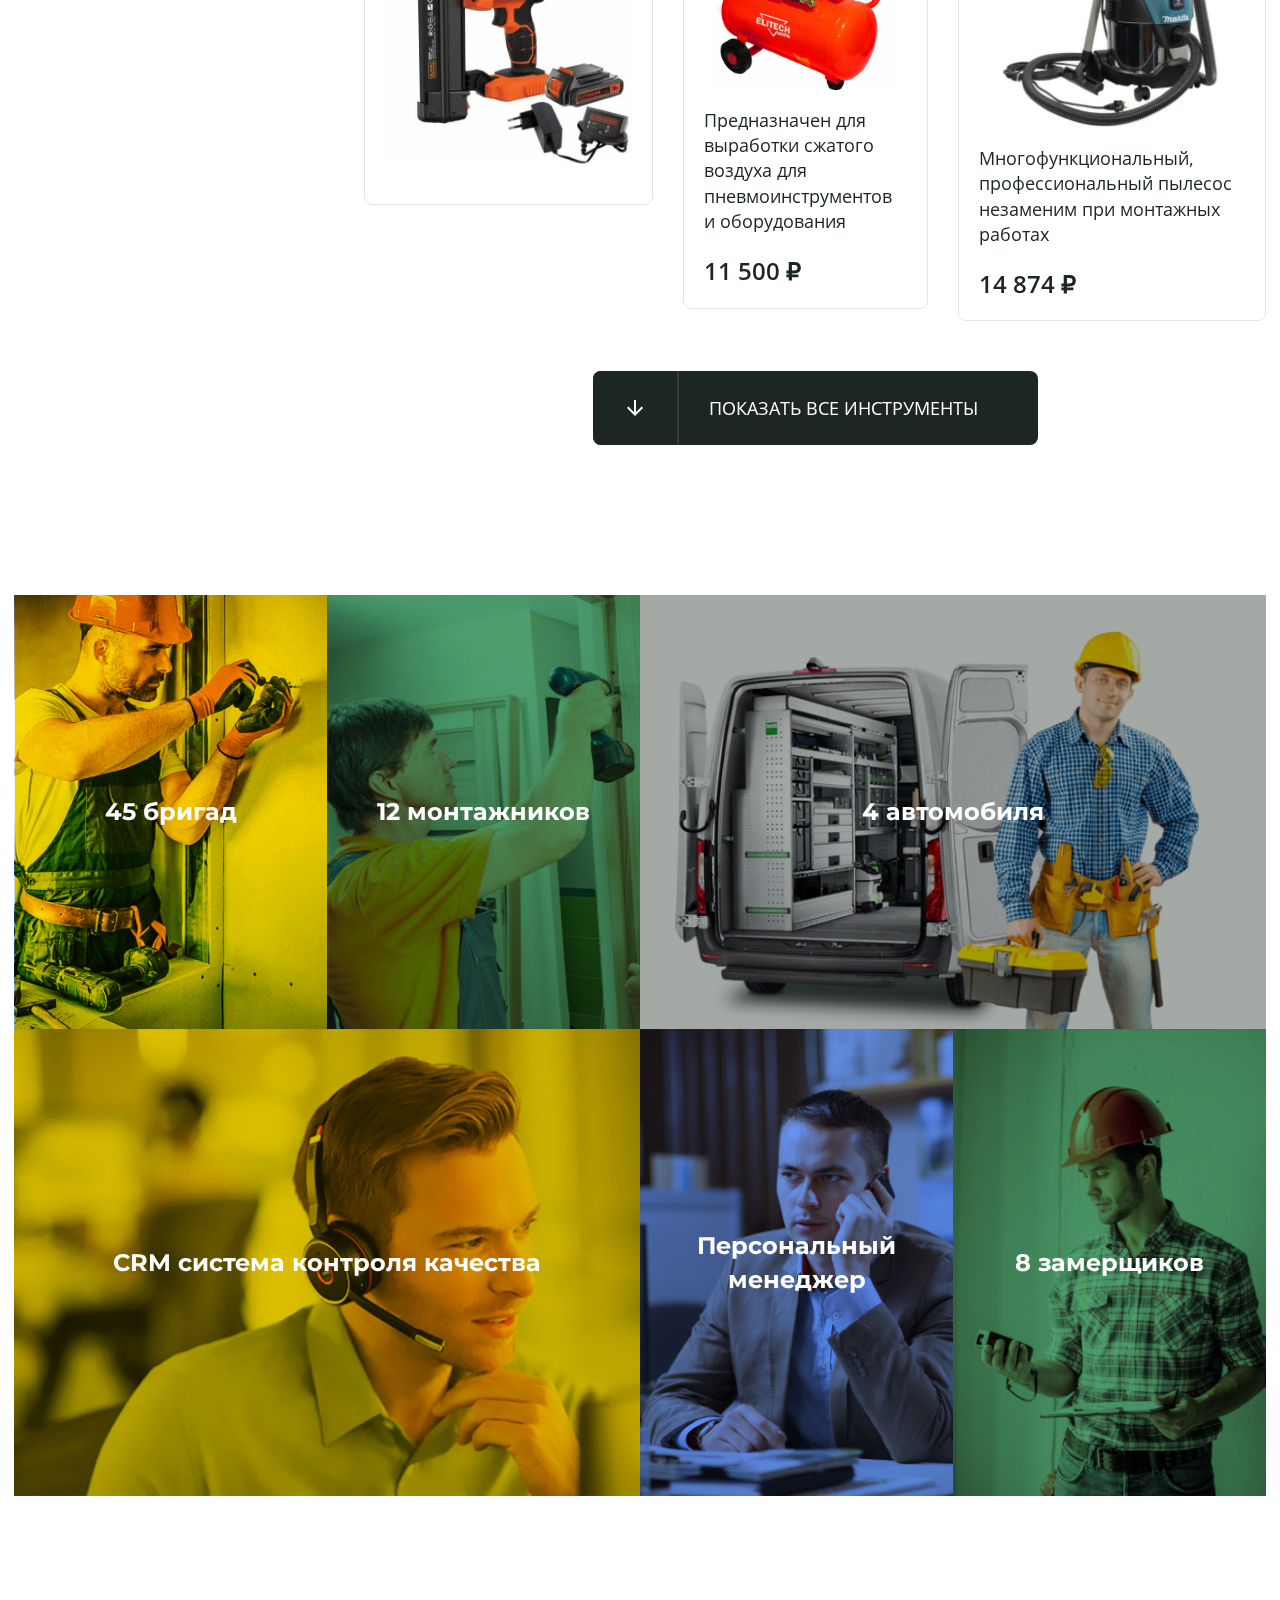
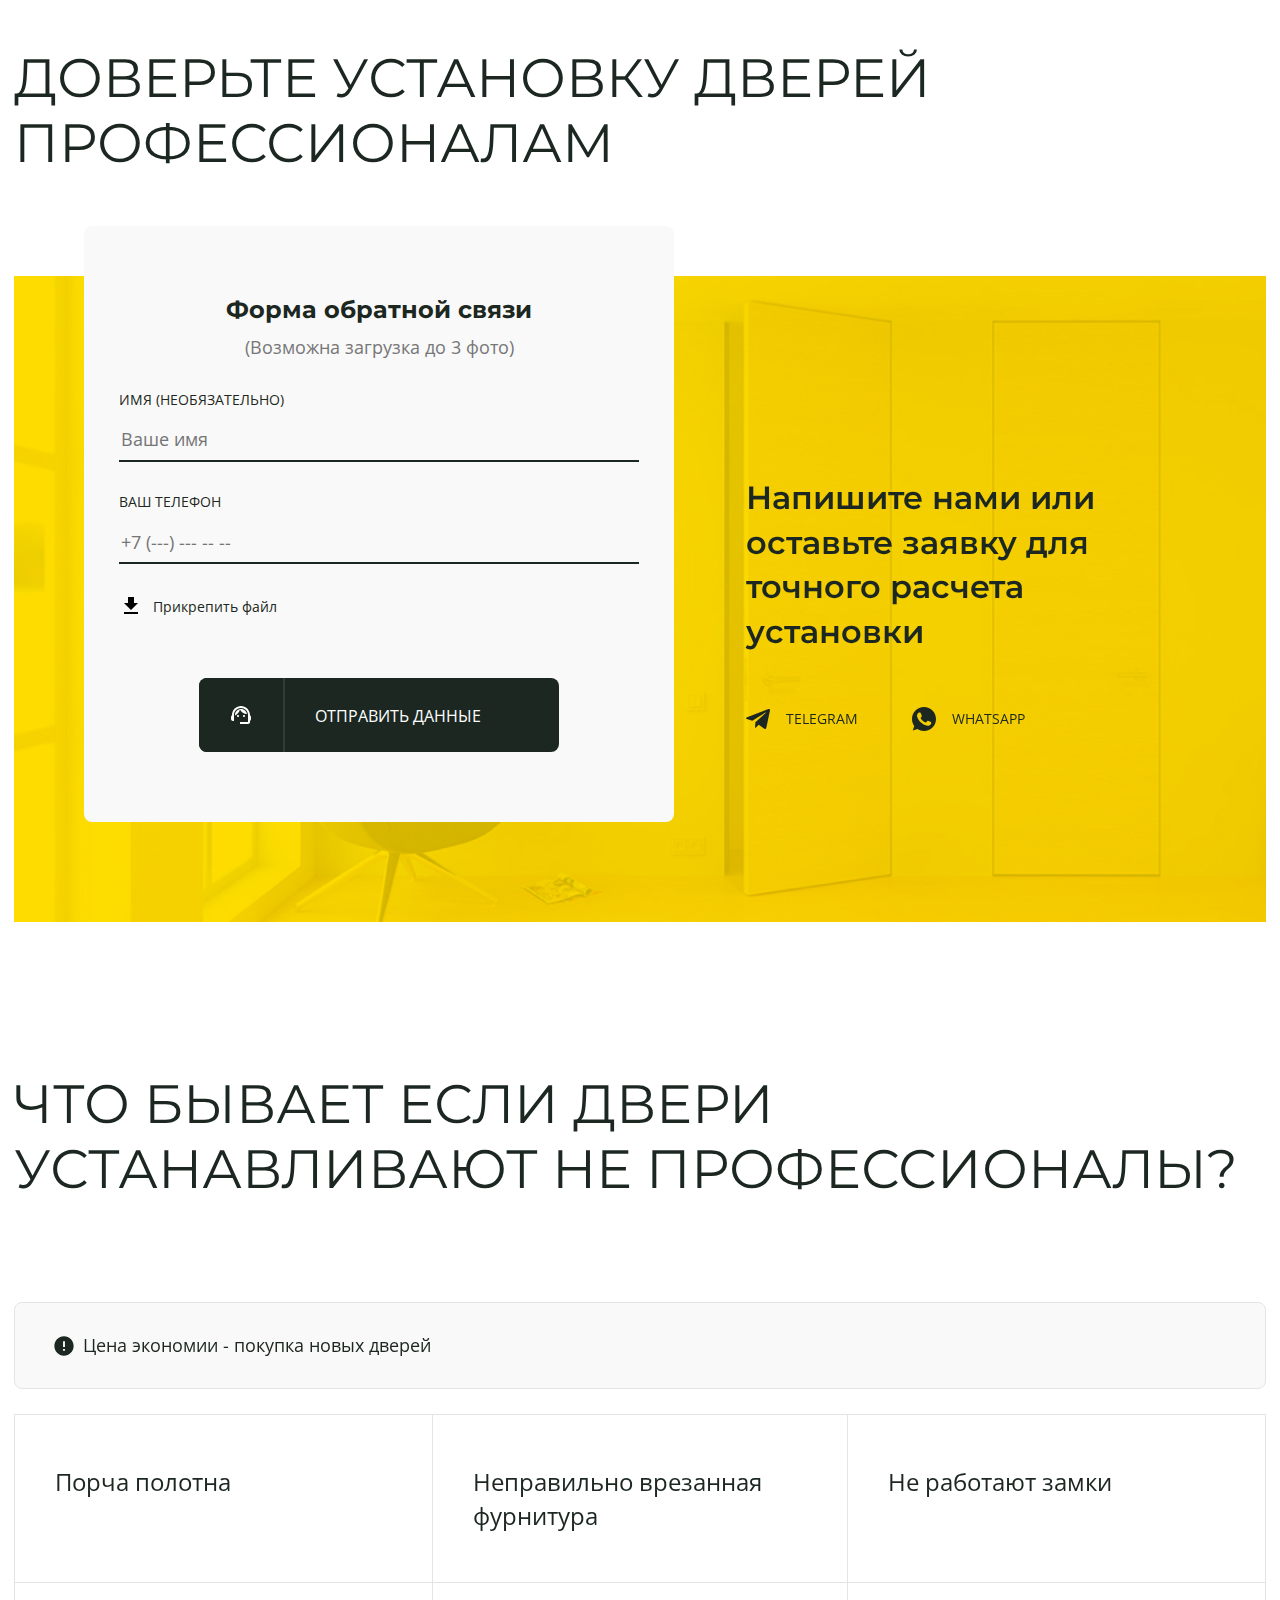
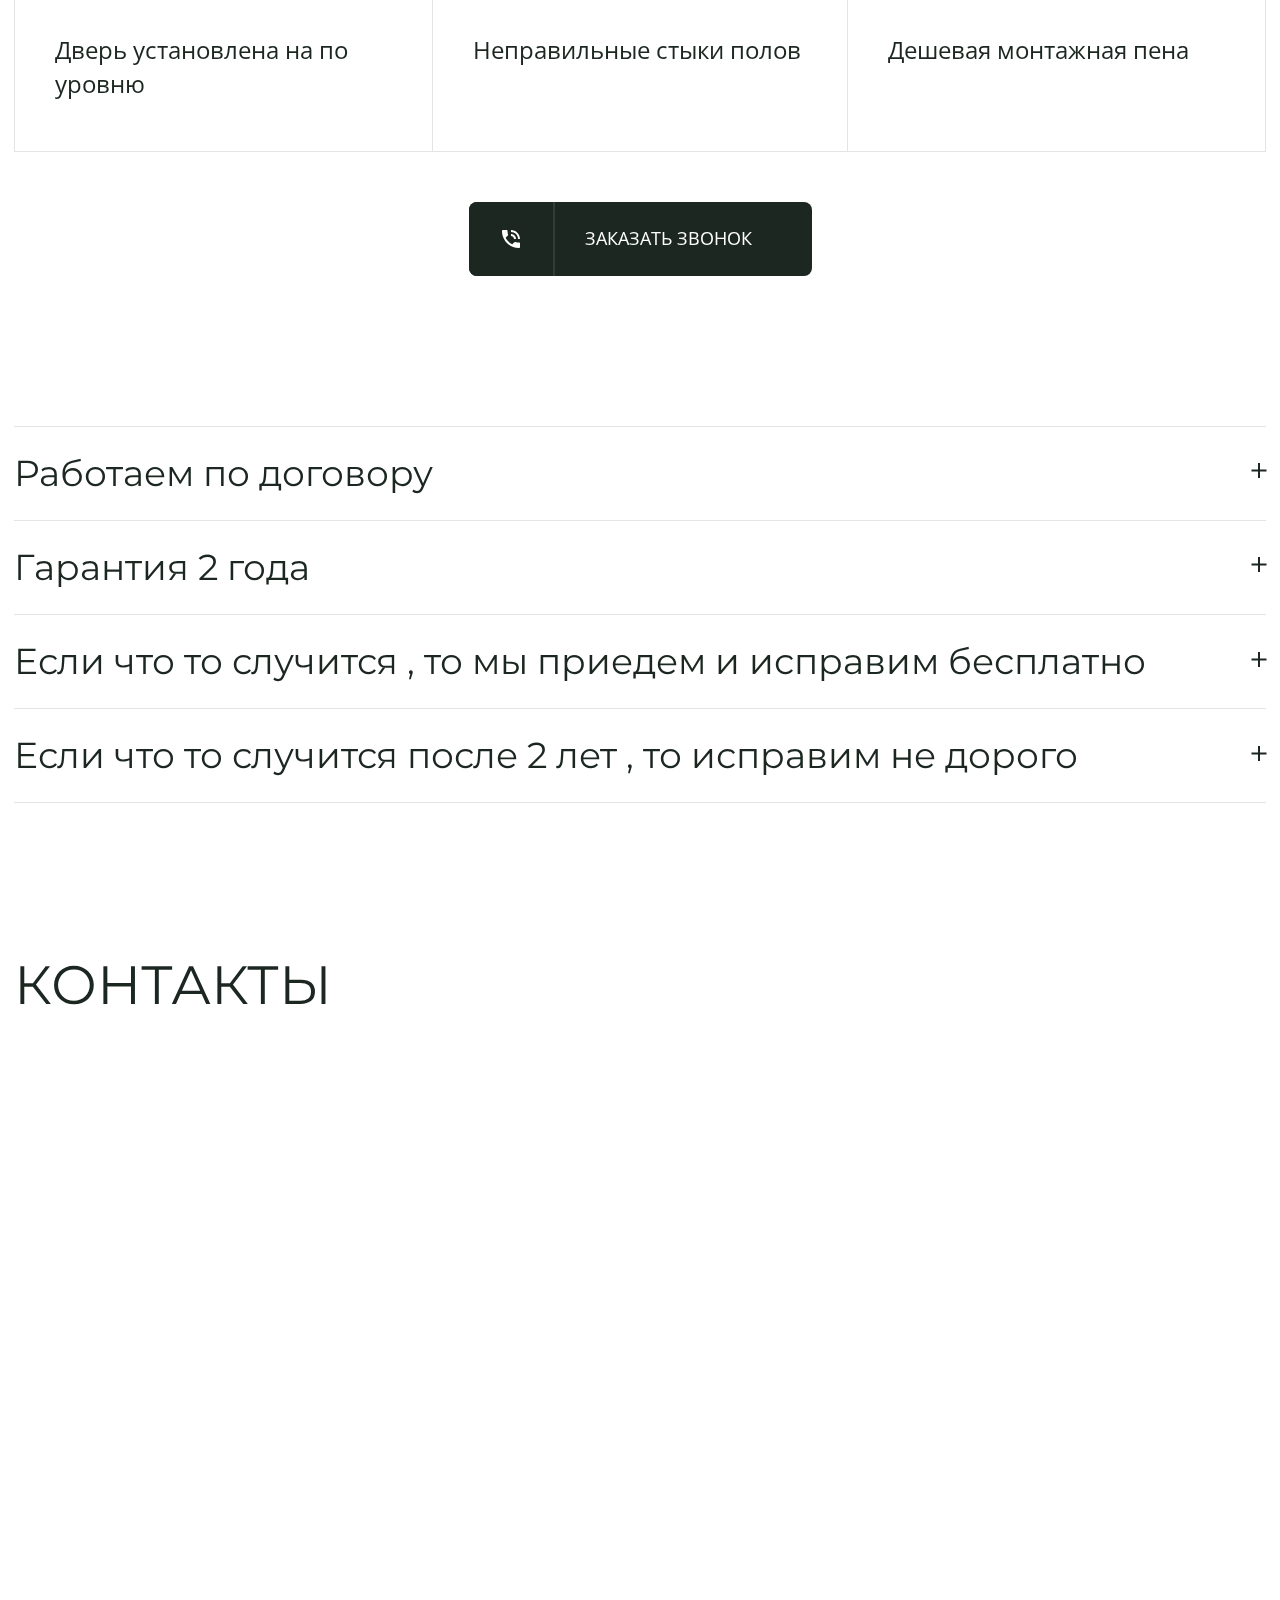
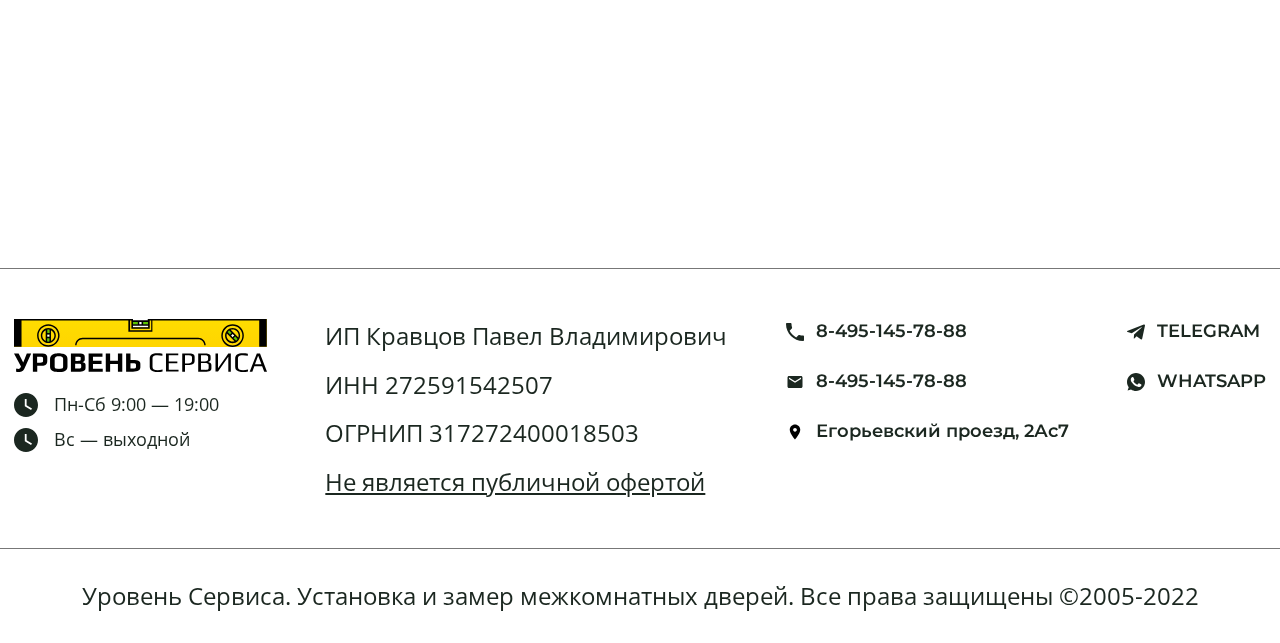
==== commit ace57c3d: "Add files via upload" ====
--- a/index.html
+++ b/index.html
@@ -3126,7 +3126,7 @@
         <div class="container">
           <h2 class="main-h2">
             <span class="main-h2__line">Что</span> бывает если двери
-            устанавливают непрофессионалы?
+            устанавливают не профессионалы?
           </h2>
           <div class="noname-problems">
             <div class="noname-problems__top">
@@ -3234,6 +3234,7 @@
             <span class="main-h2__line">Контакты</span>
           </h2>
           <!-- map -->
+          <div id="map" style="width: 100%"></div>
         </div>
       </section>
     </main>
@@ -3357,6 +3358,7 @@
     </div>
 
     <script src="https://code.jquery.com/jquery-3.6.0.min.js"></script>
+
     <script
       type="module"
       src="https://cdn.skypack.dev/jquery-multifile@2.2.2"
@@ -3368,6 +3370,52 @@
       referrerpolicy="no-referrer"
     ></script>
     <script src="https://unpkg.com/swiper@8/swiper-bundle.min.js"></script>
+    <script
+      src="http://api-maps.yandex.ru/2.1/?lang=ru_RU"
+      type="text/javascript"
+    ></script>
+    <script type="text/javascript">
+      ymaps.ready(init);
+
+      function init() {
+        var myMap = new ymaps.Map("map", {
+          // Центр карты, указываем коордианты
+          center: [55.673296, 37.733123],
+          // Масштаб, тут все просто
+          zoom: 9,
+          // Отключаем все элементы управления
+          controls: [],
+        });
+
+        var myGeoObjects = [];
+
+        // Наша метка, указываем коордианты
+        myGeoObjects = new ymaps.Placemark(
+          [55.673296, 37.733123],
+          {
+            balloonContentBody:
+              '<div class="map-info"><div class="map-info__body"><div class="map-info__item"><div class="map-info__icon-wrapper"> <svg class="map-info__icon" width="24" height="24" viewBox="0 0 24 24"fill="none"xmlns="http://www.w3.org/2000/svg"><path d="M12 2C8.13 2 5 5.13 5 9C5 14.25 12 22 12 22C12 22 19 14.25 19 9C19 5.13 15.87 2 12 2ZM12 11.5C10.62 11.5 9.5 10.38 9.5 9C9.5 7.62 10.62 6.5 12 6.5C13.38 6.5 14.5 7.62 14.5 9C14.5 10.38 13.38 11.5 12 11.5Z"fill="black" /></svg></div><span class="map-info__txt"> Егорьевский проезд, 2Ас7 </span></div><div class="map-info__item"><div class="map-info__icon-wrapper"><svg class="map-info__icon"width="24"height="24"viewBox="0 0 18 18"fill="none"xmlns="http://www.w3.org/2000/svg"><path d="M3.62 7.79C5.06 10.62 7.38 12.93 10.21 14.38L12.41 12.18C12.68 11.91 13.08 11.82 13.43 11.94C14.55 12.31 15.76 12.51 17 12.51C17.55 12.51 18 12.96 18 13.51V17C18 17.55 17.55 18 17 18C7.61 18 0 10.39 0 1C0 0.45 0.45 0 1 0H4.5C5.05 0 5.5 0.45 5.5 1C5.5 2.25 5.7 3.45 6.07 4.57C6.18 4.92 6.1 5.31 5.82 5.59L3.62 7.79Z"fill="#1B2720"/></svg></div><span class="map-info__txt"> 8-495-145-78-88 </span></div><div class="map-info__item"><div class="map-info__icon-wrapper"> <svg class="map-info__icon"width="24"height="24"viewBox="0 0 24 24"fill="none"xmlns="http://www.w3.org/2000/svg"><path d="M20 4H4C2.9 4 2.01 4.9 2.01 6L2 18C2 19.1 2.9 20 4 20H20C21.1 20 22 19.1 22 18V6C22 4.9 21.1 4 20 4ZM20 8L12 13L4 8V6L12 11L20 6V8Z"fill="#1B2720"/></svg></div><span class="map-info__txt"> dveriservis88@mail.ru </span></div><div class="map-info__item"><div class="map-info__icon-wrapper"><svg class="map-info__icon"width="24"height="24"viewBox="0 0 20 20"fill="none"xmlns="http://www.w3.org/2000/svg"><path d="M10 0C4.5 0 0 4.5 0 10C0 15.5 4.5 20 10 20C15.5 20 20 15.5 20 10C20 4.5 15.5 0 10 0ZM14.2 14.2L9 11V5H10.5V10.2L15 12.9L14.2 14.2Z" fill="#1B2720"/></svg></div><span class="map-info__txt"> Пн-Сб 9:00 — 19:00 </span></div><div class="map-info__item"><div class="map-info__icon-wrapper"><svg class="map-info__icon" width="24" height="24" viewBox="0 0 20 20" fill="none" xmlns="http://www.w3.org/2000/svg"><path d="M10 0C4.5 0 0 4.5 0 10C0 15.5 4.5 20 10 20C15.5 20 20 15.5 20 10C20 4.5 15.5 0 10 0ZM14.2 14.2L9 11V5H10.5V10.2L15 12.9L14.2 14.2Z" fill="#1B2720"/></svg></div><span class="map-info__txt"> Вс — выходной </span></div></div></div>',
+          },
+          {
+            iconLayout: "default#image",
+            // Путь до нашей картинки
+            iconImageHref: "img/map-tag.svg",
+            // Размер по ширине и высоте
+            iconImageSize: [70, 70],
+          }
+        );
+
+        var clusterer = new ymaps.Clusterer({
+          clusterDisableClickZoom: false,
+          clusterOpenBalloonOnClick: false,
+        });
+
+        clusterer.add(myGeoObjects);
+        myMap.geoObjects.add(clusterer);
+        // Отлючаем возможность изменения масштаба
+        myMap.behaviors.disable("scrollZoom");
+      }
+    </script>
     <script src="js/script.js"></script>
   </body>
 </html>
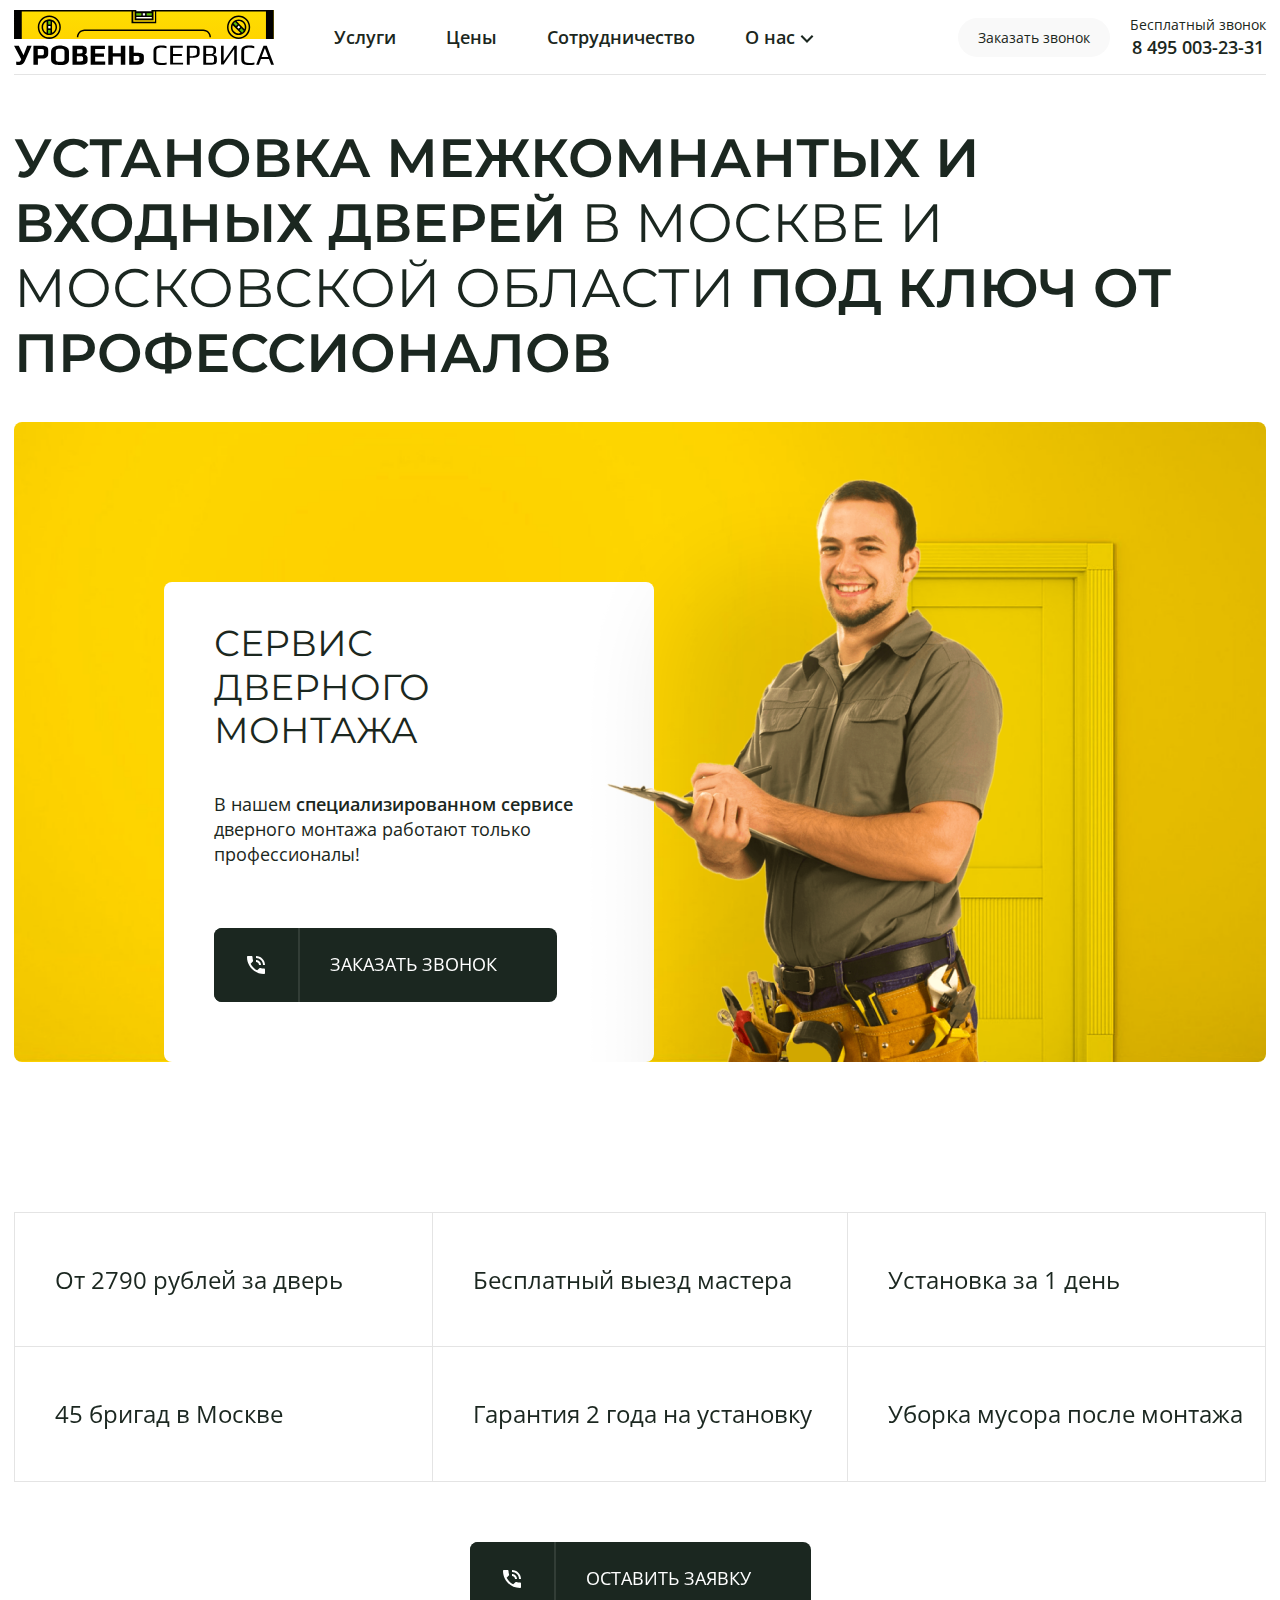
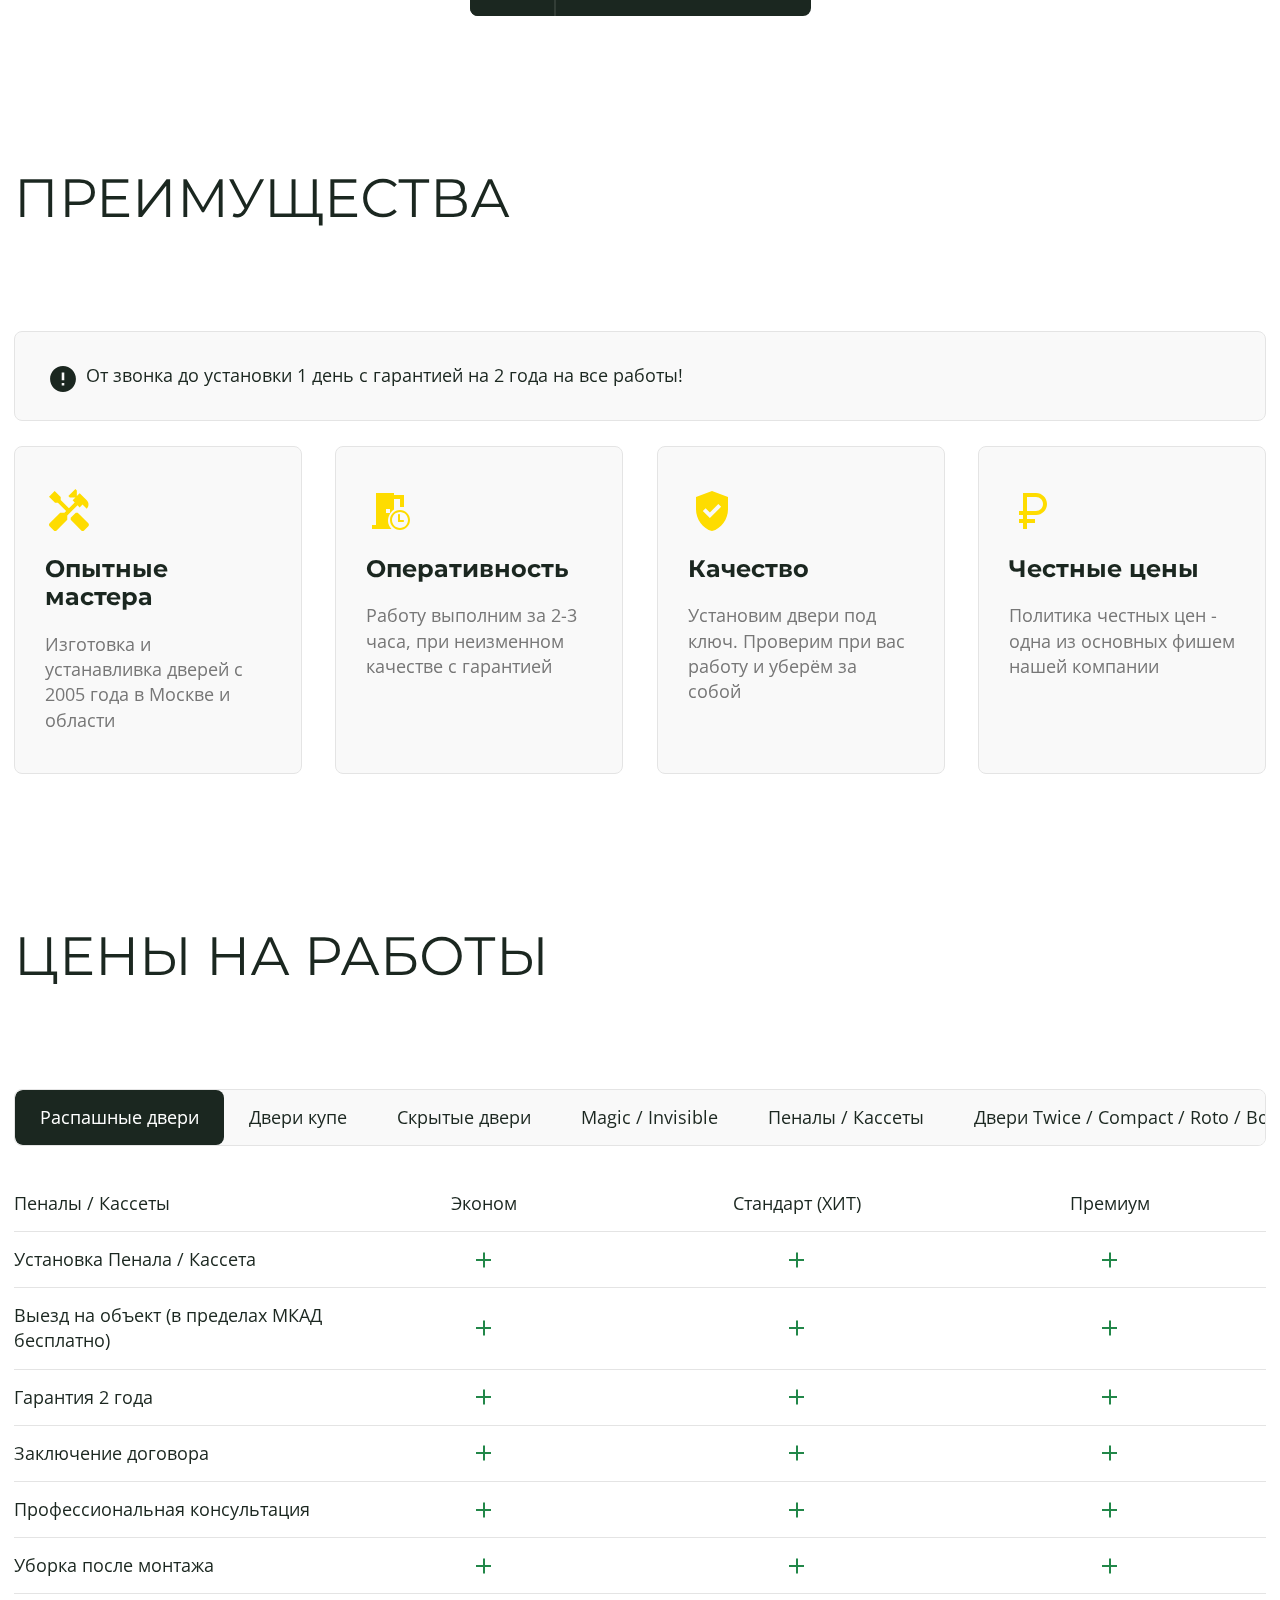
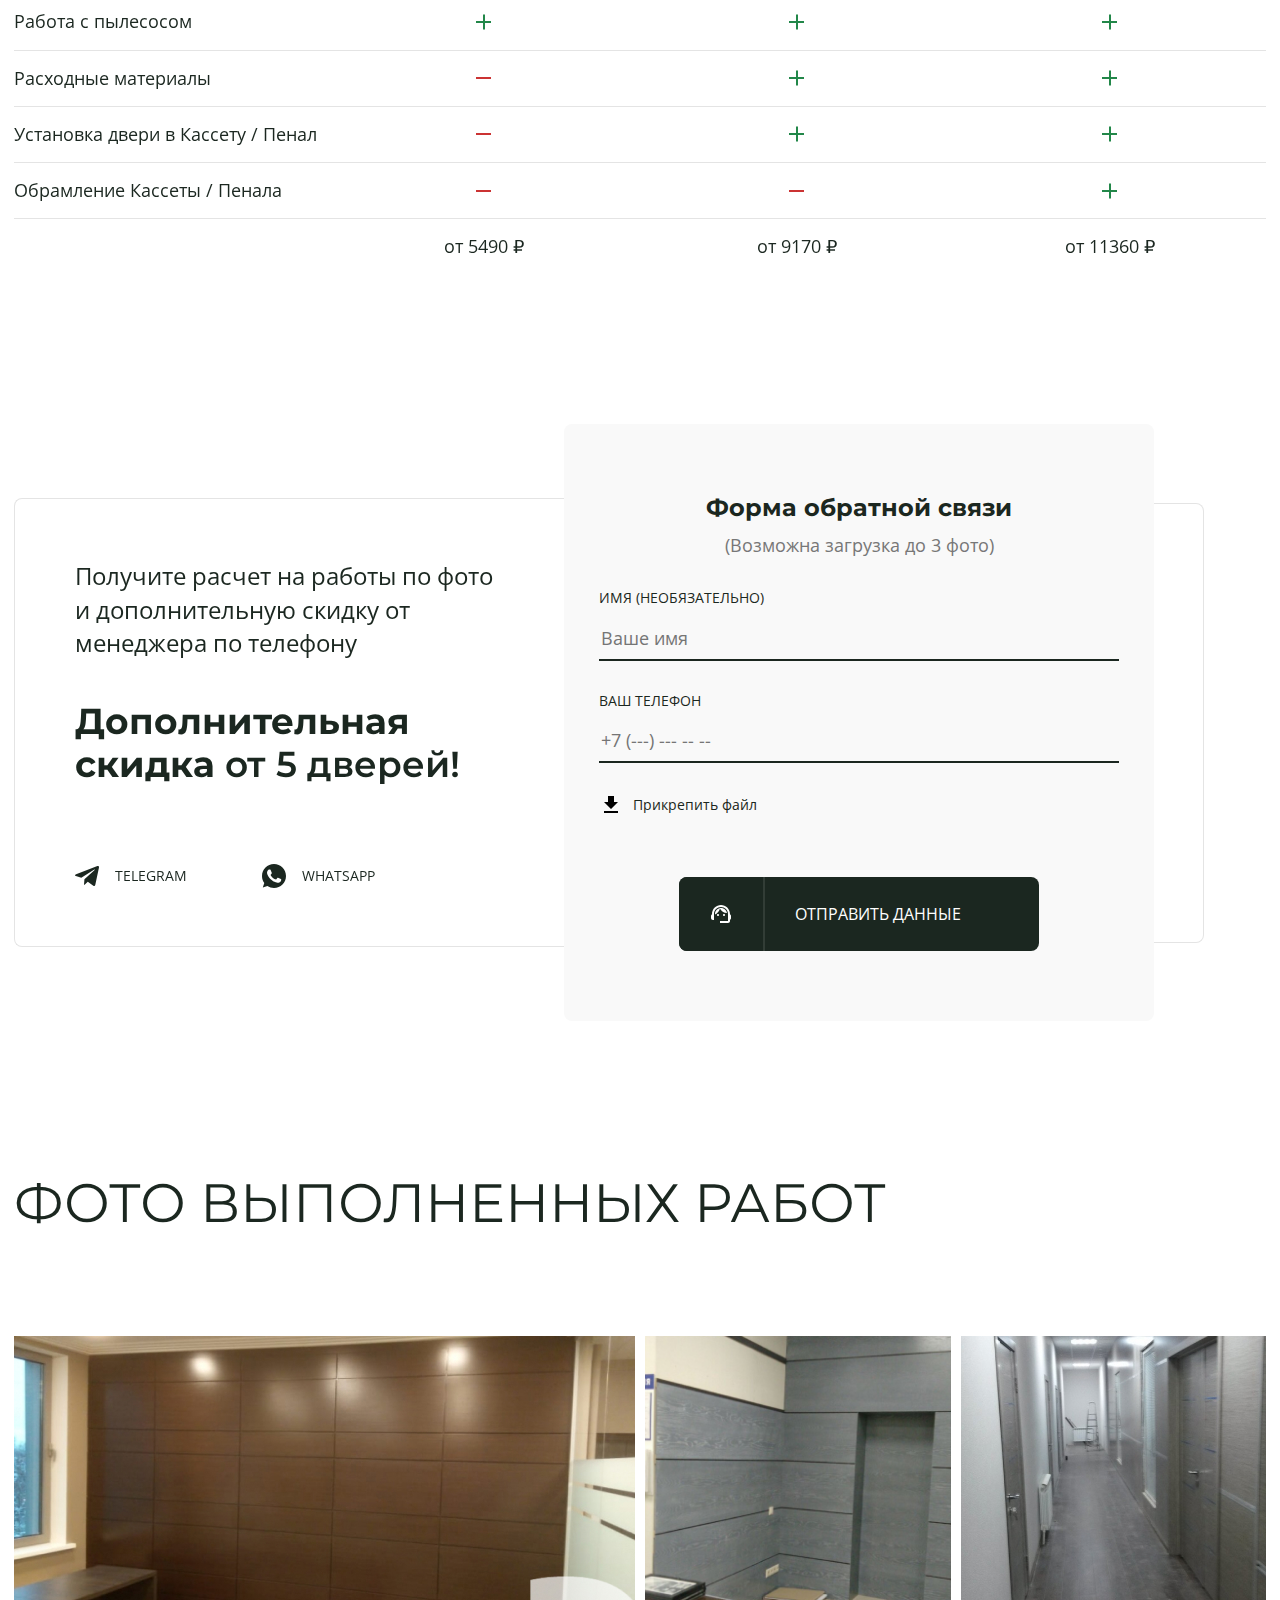
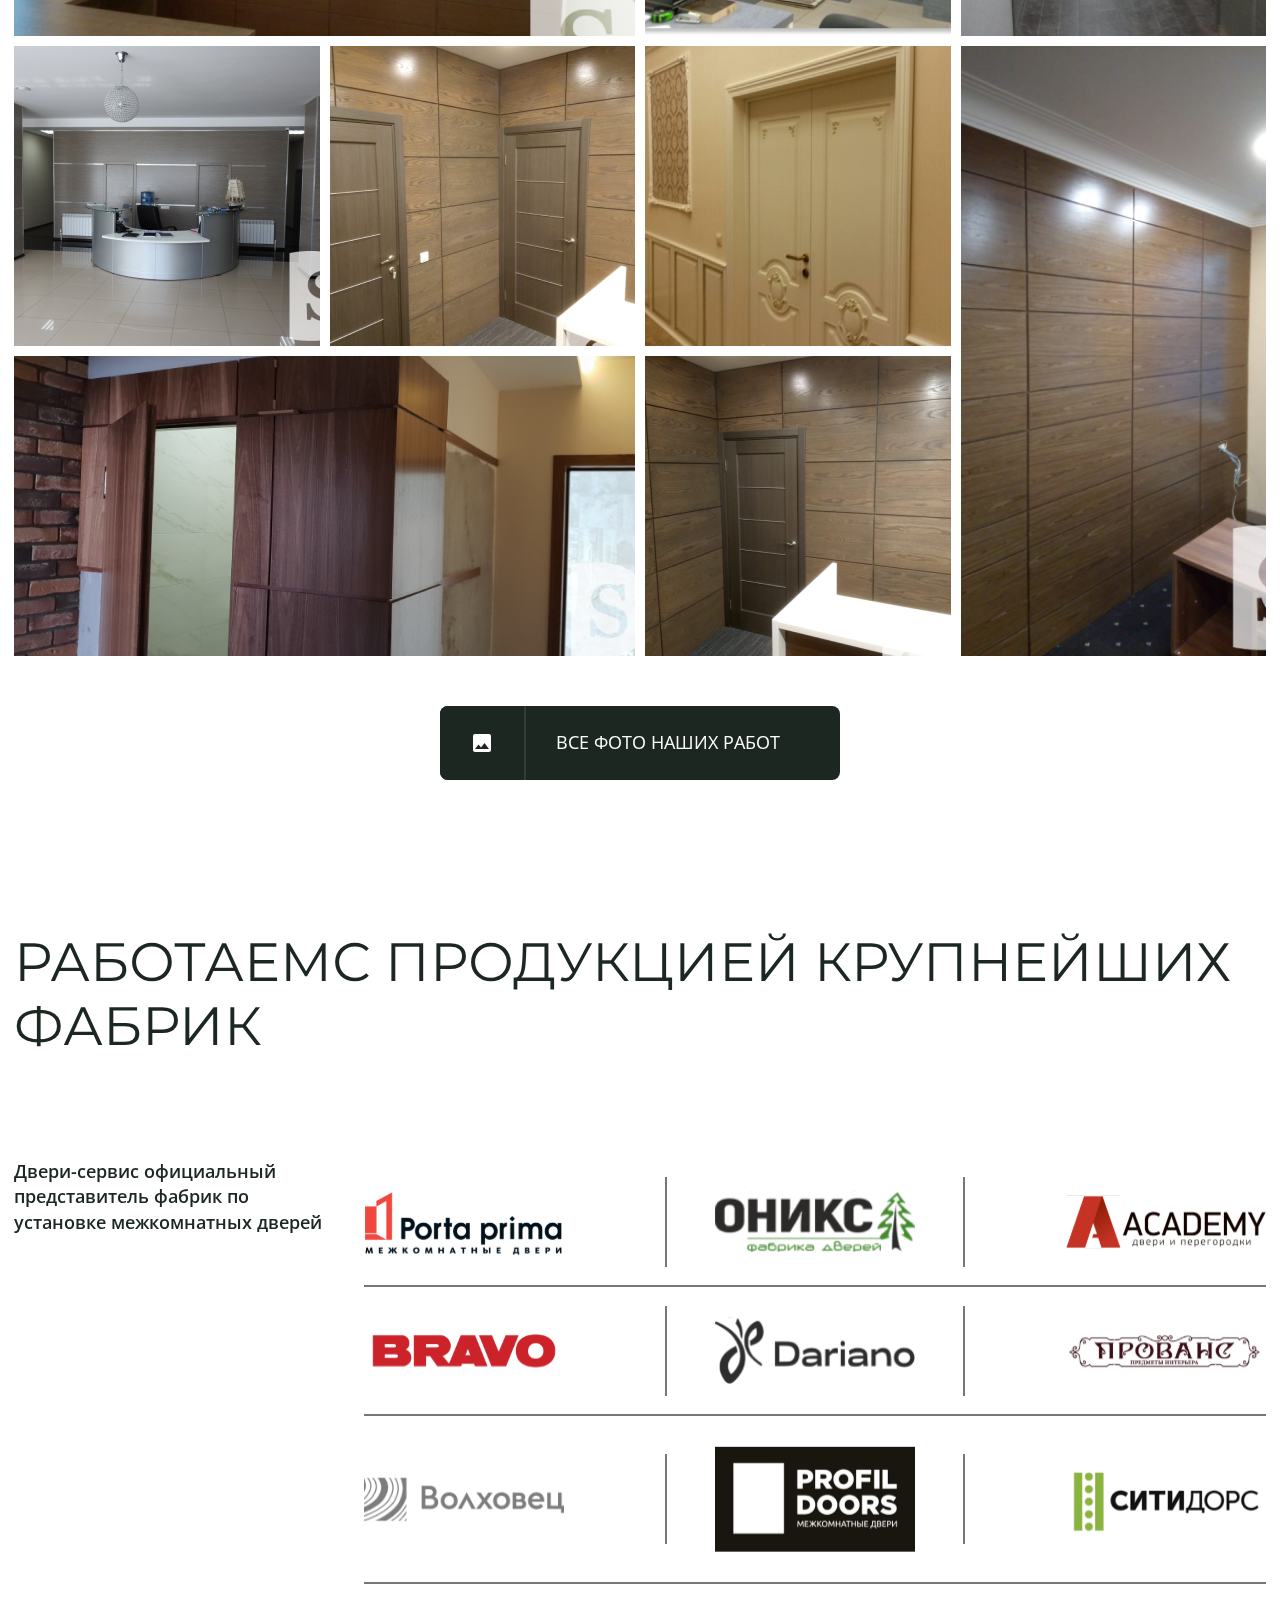
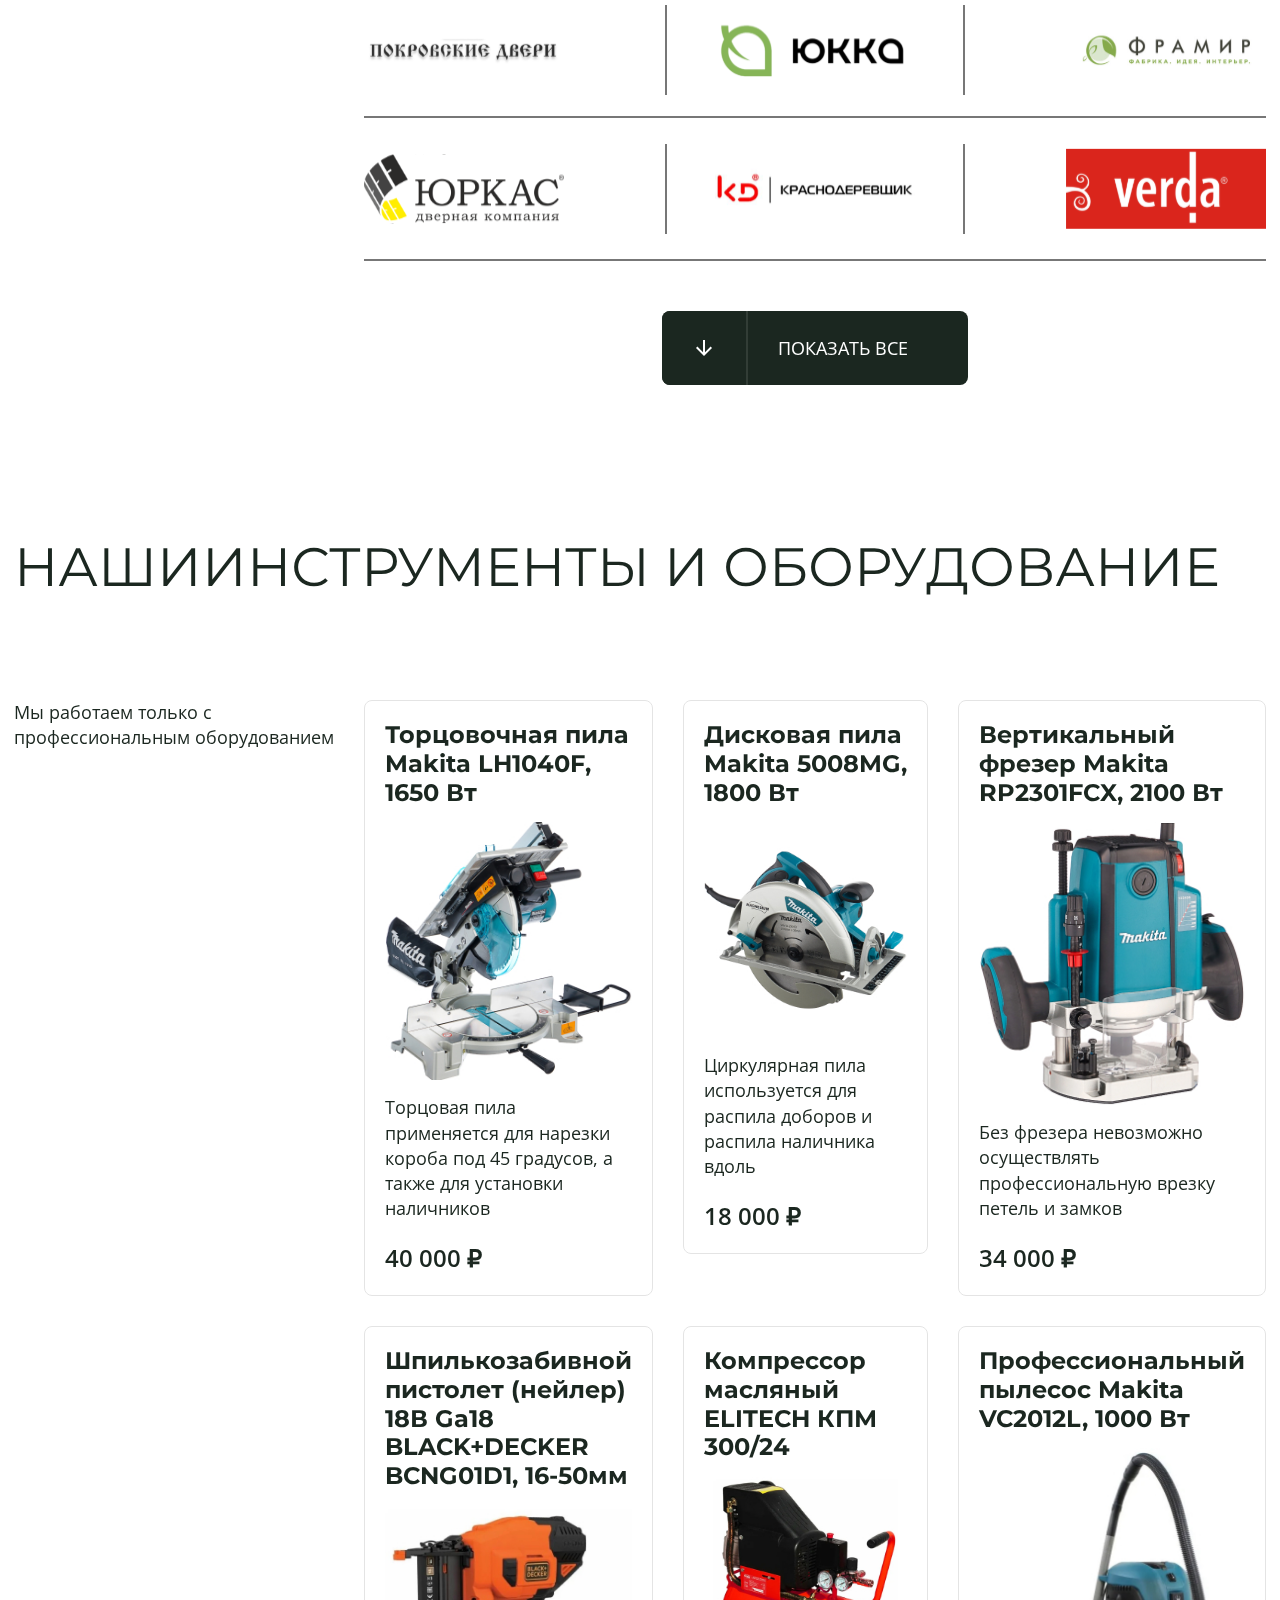
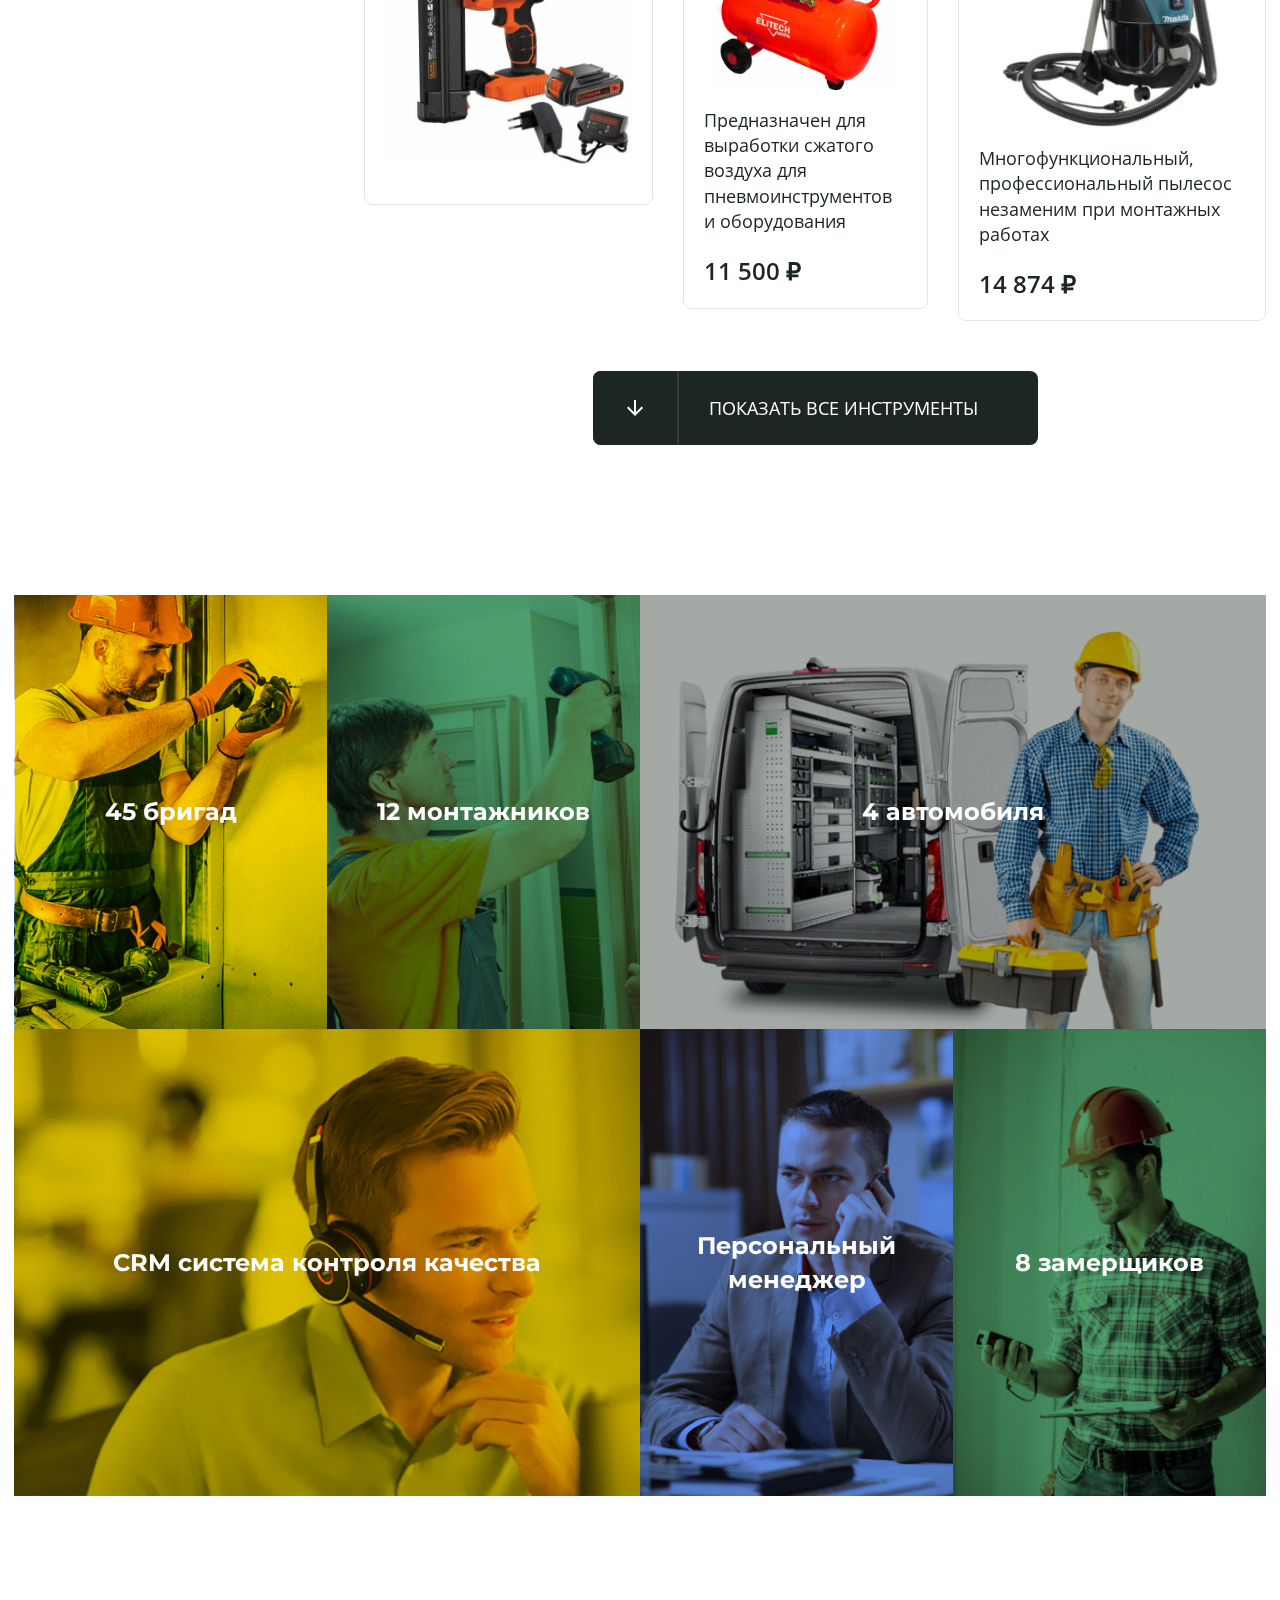
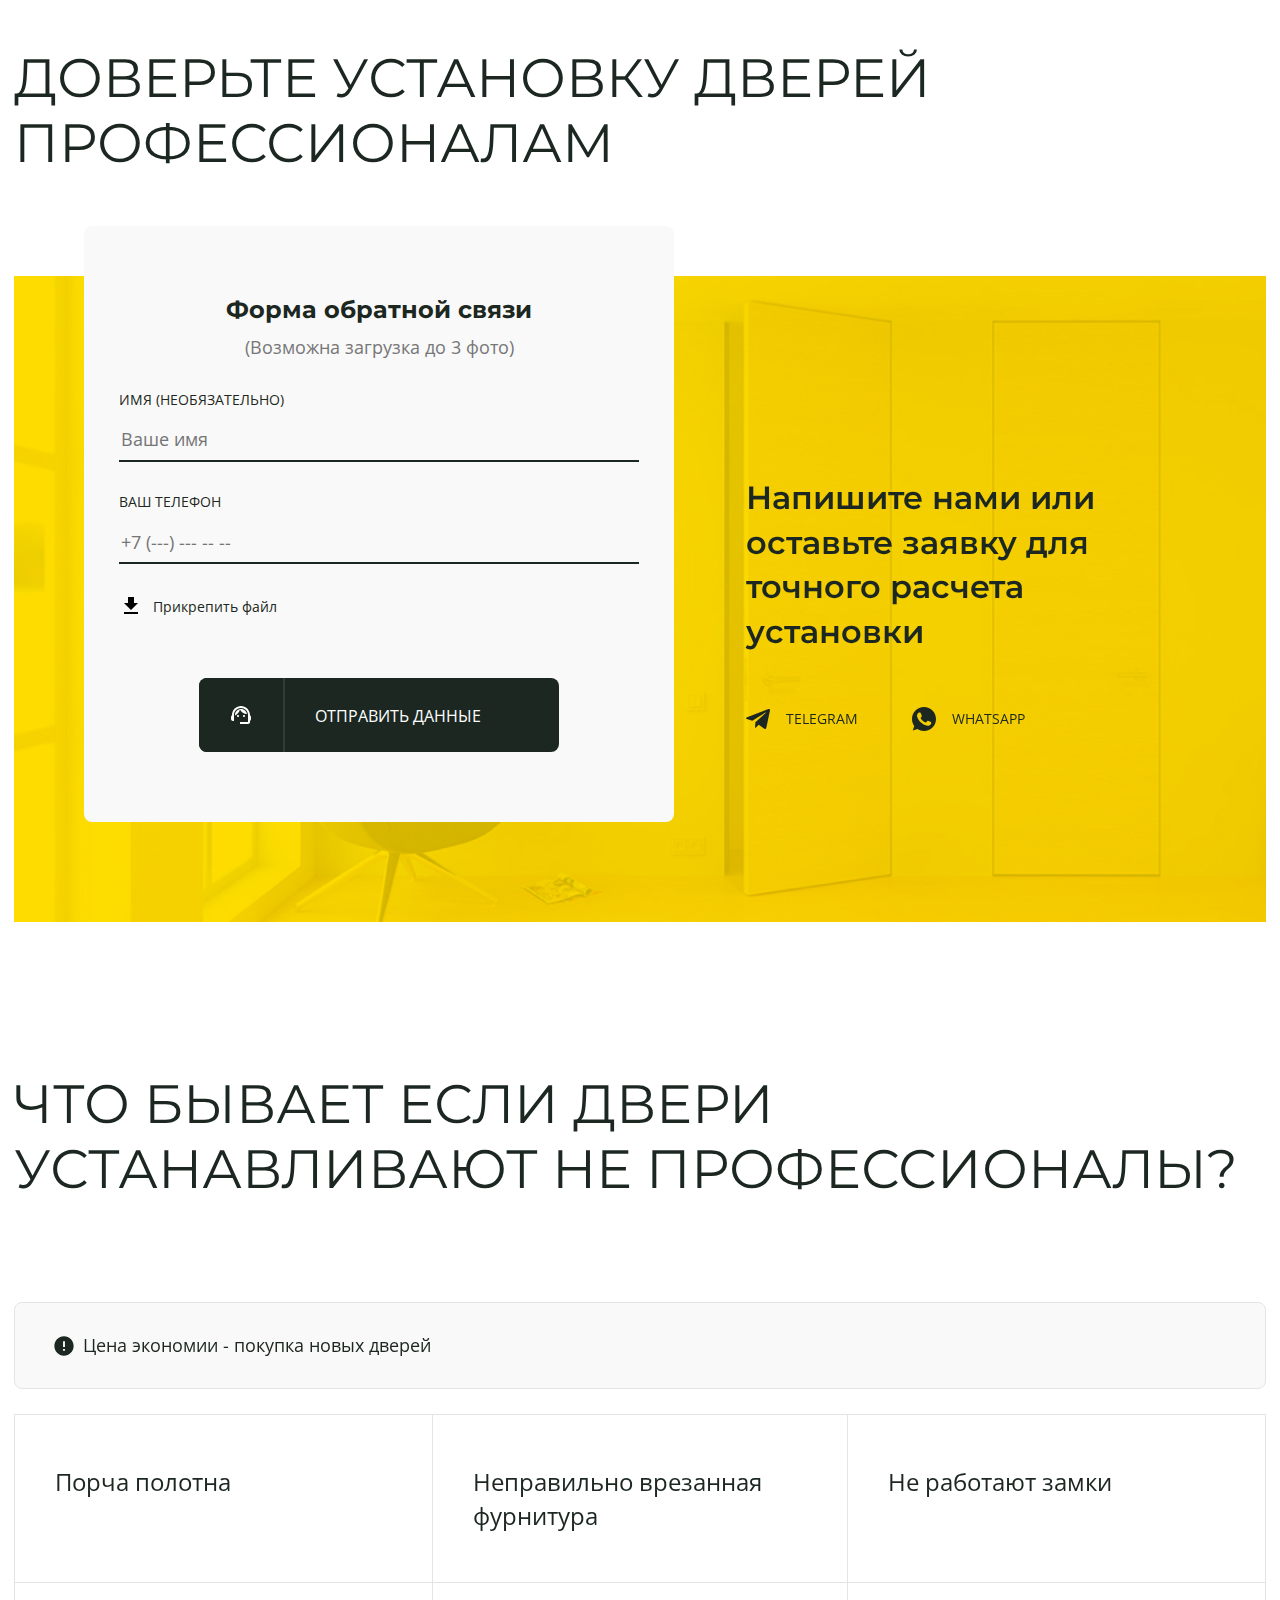
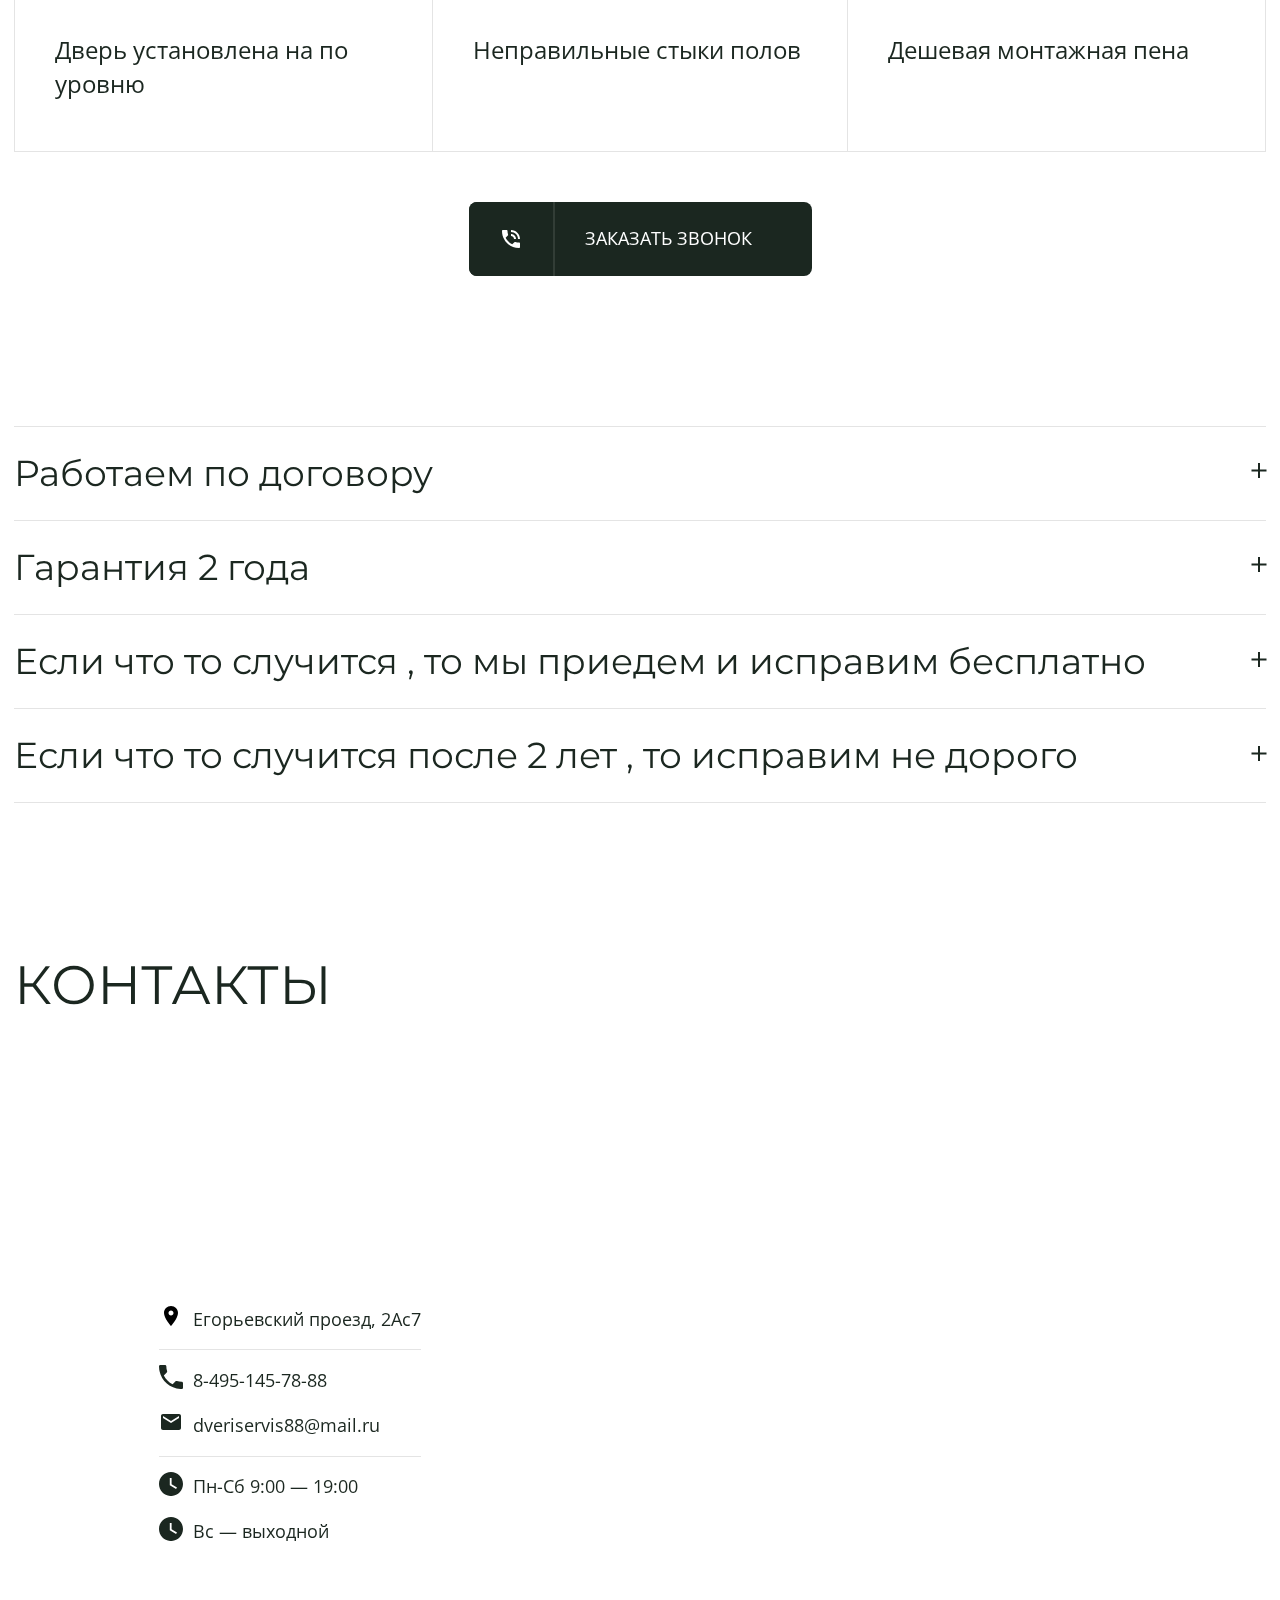
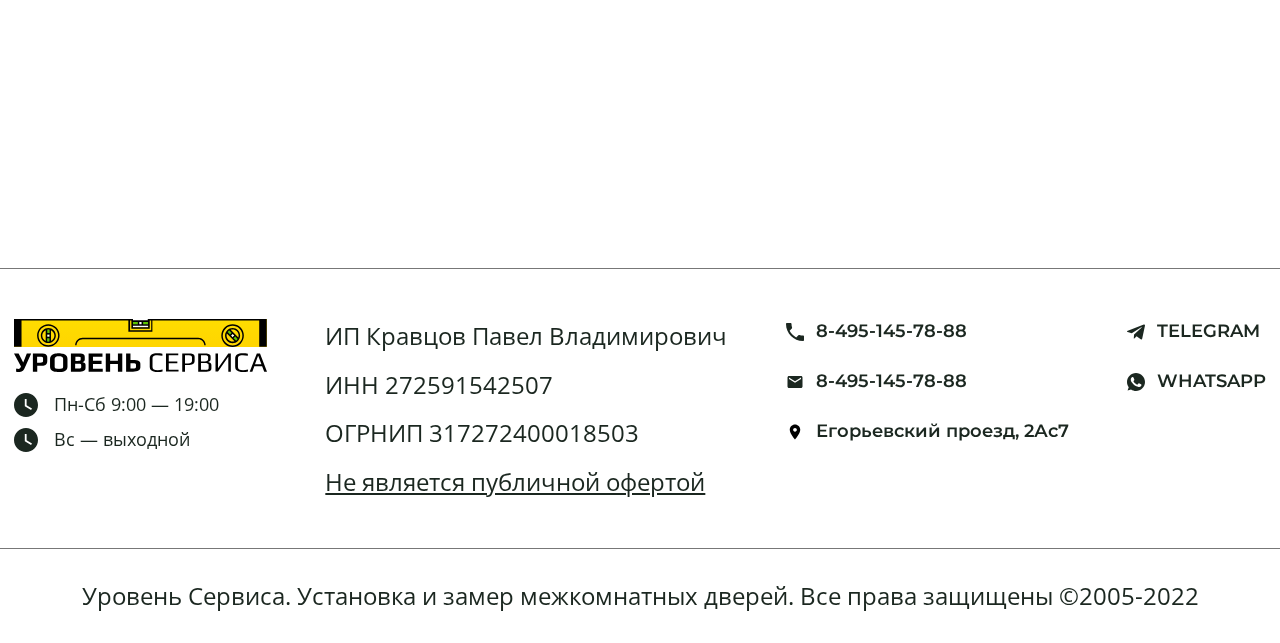
==== commit b4f2642c: "Add files via upload" ====
--- a/index.html
+++ b/index.html
@@ -3228,13 +3228,110 @@
         </div>
       </section>
 
+      
       <section class="section section-contacts">
         <div class="container">
           <h2 class="main-h2">
             <span class="main-h2__line">Контакты</span>
           </h2>
           <!-- map -->
-          <div id="map" style="width: 100%"></div>
+          <div class="map-wrapper">
+          <div id="map" class="map" style="width: 100%"></div>
+            <div class="map-info">
+              <div class="map-info__body">
+                <div class="map-info__item">
+                  <div class="map-info__icon-wrapper">
+                    <svg
+                      class="map-info__icon"
+                      width="24"
+                      height="24"
+                      viewBox="0 0 24 24"
+                      fill="none"
+                      xmlns="http://www.w3.org/2000/svg"
+                    >
+                      <path
+                        d="M12 2C8.13 2 5 5.13 5 9C5 14.25 12 22 12 22C12 22 19 14.25 19 9C19 5.13 15.87 2 12 2ZM12 11.5C10.62 11.5 9.5 10.38 9.5 9C9.5 7.62 10.62 6.5 12 6.5C13.38 6.5 14.5 7.62 14.5 9C14.5 10.38 13.38 11.5 12 11.5Z"
+                        fill="black"
+                      />
+                    </svg>
+                  </div>
+                  <span class="map-info__txt"> Егорьевский проезд, 2Ас7 </span>
+                </div>
+                <div class="map-info__item">
+                  <div class="map-info__icon-wrapper">
+                    <svg
+                      class="map-info__icon"
+                      width="24"
+                      height="24"
+                      viewBox="0 0 18 18"
+                      fill="none"
+                      xmlns="http://www.w3.org/2000/svg"
+                    >
+                      <path
+                        d="M3.62 7.79C5.06 10.62 7.38 12.93 10.21 14.38L12.41 12.18C12.68 11.91 13.08 11.82 13.43 11.94C14.55 12.31 15.76 12.51 17 12.51C17.55 12.51 18 12.96 18 13.51V17C18 17.55 17.55 18 17 18C7.61 18 0 10.39 0 1C0 0.45 0.45 0 1 0H4.5C5.05 0 5.5 0.45 5.5 1C5.5 2.25 5.7 3.45 6.07 4.57C6.18 4.92 6.1 5.31 5.82 5.59L3.62 7.79Z"
+                        fill="#1B2720"
+                      />
+                    </svg>
+                  </div>
+                  <span class="map-info__txt"> 8-495-145-78-88 </span>
+                </div>
+                <div class="map-info__item">
+                  <div class="map-info__icon-wrapper">
+                    <svg
+                      class="map-info__icon"
+                      width="24"
+                      height="24"
+                      viewBox="0 0 24 24"
+                      fill="none"
+                      xmlns="http://www.w3.org/2000/svg"
+                    >
+                      <path
+                        d="M20 4H4C2.9 4 2.01 4.9 2.01 6L2 18C2 19.1 2.9 20 4 20H20C21.1 20 22 19.1 22 18V6C22 4.9 21.1 4 20 4ZM20 8L12 13L4 8V6L12 11L20 6V8Z"
+                        fill="#1B2720"
+                      />
+                    </svg>
+                  </div>
+                  <span class="map-info__txt"> dveriservis88@mail.ru </span>
+                </div>
+                <div class="map-info__item">
+                  <div class="map-info__icon-wrapper">
+                    <svg
+                      class="map-info__icon"
+                      width="24"
+                      height="24"
+                      viewBox="0 0 20 20"
+                      fill="none"
+                      xmlns="http://www.w3.org/2000/svg"
+                    >
+                      <path
+                        d="M10 0C4.5 0 0 4.5 0 10C0 15.5 4.5 20 10 20C15.5 20 20 15.5 20 10C20 4.5 15.5 0 10 0ZM14.2 14.2L9 11V5H10.5V10.2L15 12.9L14.2 14.2Z"
+                        fill="#1B2720"
+                      />
+                    </svg>
+                  </div>
+                  <span class="map-info__txt"> Пн-Сб 9:00 — 19:00 </span>
+                </div>
+                <div class="map-info__item">
+                  <div class="map-info__icon-wrapper">
+                    <svg
+                      class="map-info__icon"
+                      width="24"
+                      height="24"
+                      viewBox="0 0 20 20"
+                      fill="none"
+                      xmlns="http://www.w3.org/2000/svg"
+                    >
+                      <path
+                        d="M10 0C4.5 0 0 4.5 0 10C0 15.5 4.5 20 10 20C15.5 20 20 15.5 20 10C20 4.5 15.5 0 10 0ZM14.2 14.2L9 11V5H10.5V10.2L15 12.9L14.2 14.2Z"
+                        fill="#1B2720"
+                      />
+                    </svg>
+                  </div>
+                  <span class="map-info__txt"> Вс — выходной </span>
+                </div>
+              </div>
+            </div>
+          </div>
         </div>
       </section>
     </main>
@@ -3382,7 +3479,7 @@
           // Центр карты, указываем коордианты
           center: [55.673296, 37.733123],
           // Масштаб, тут все просто
-          zoom: 9,
+          zoom: 13,
           // Отключаем все элементы управления
           controls: [],
         });
--- a/css/style.css
+++ b/css/style.css
@@ -14,4 +14,5 @@
 @import "accordion.css";
 @import "footer.css";
 @import "popups.css";
-@import "sliders.css";+@import "sliders.css";
+@import "b2b.css";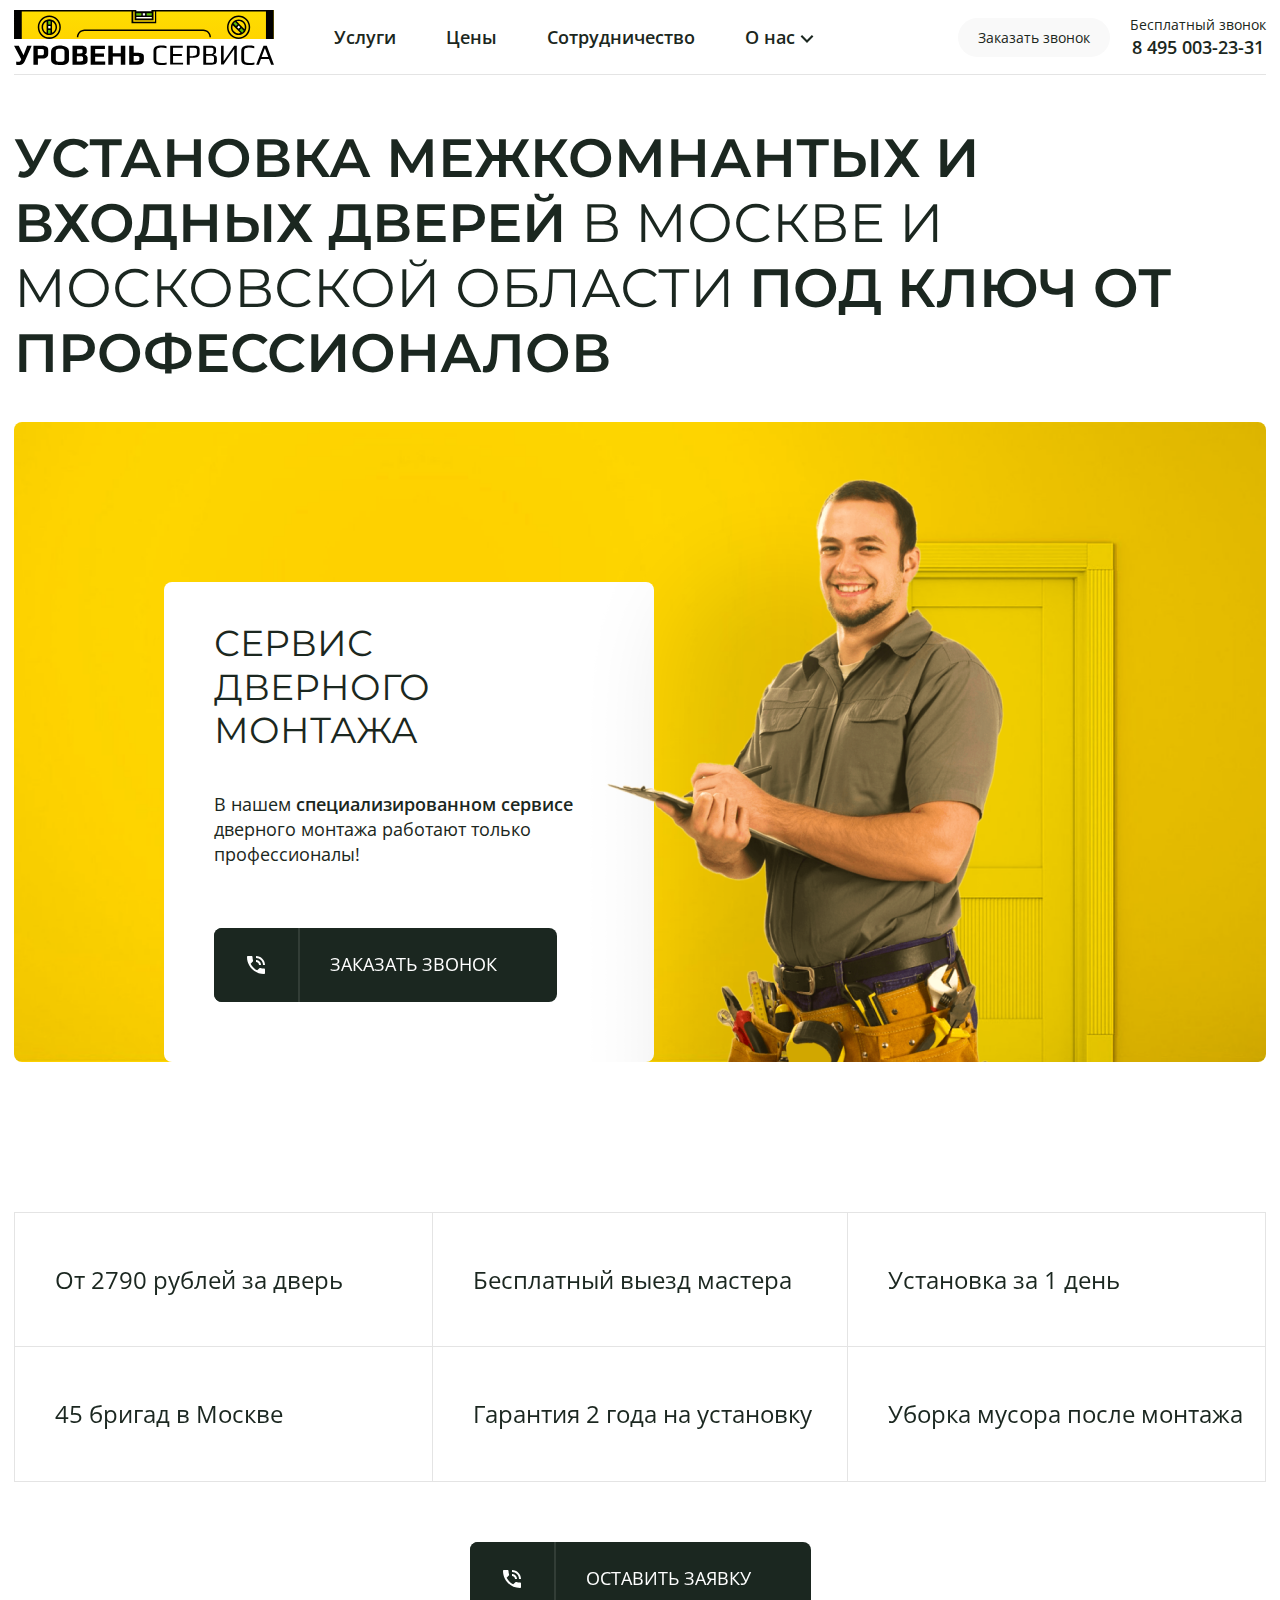
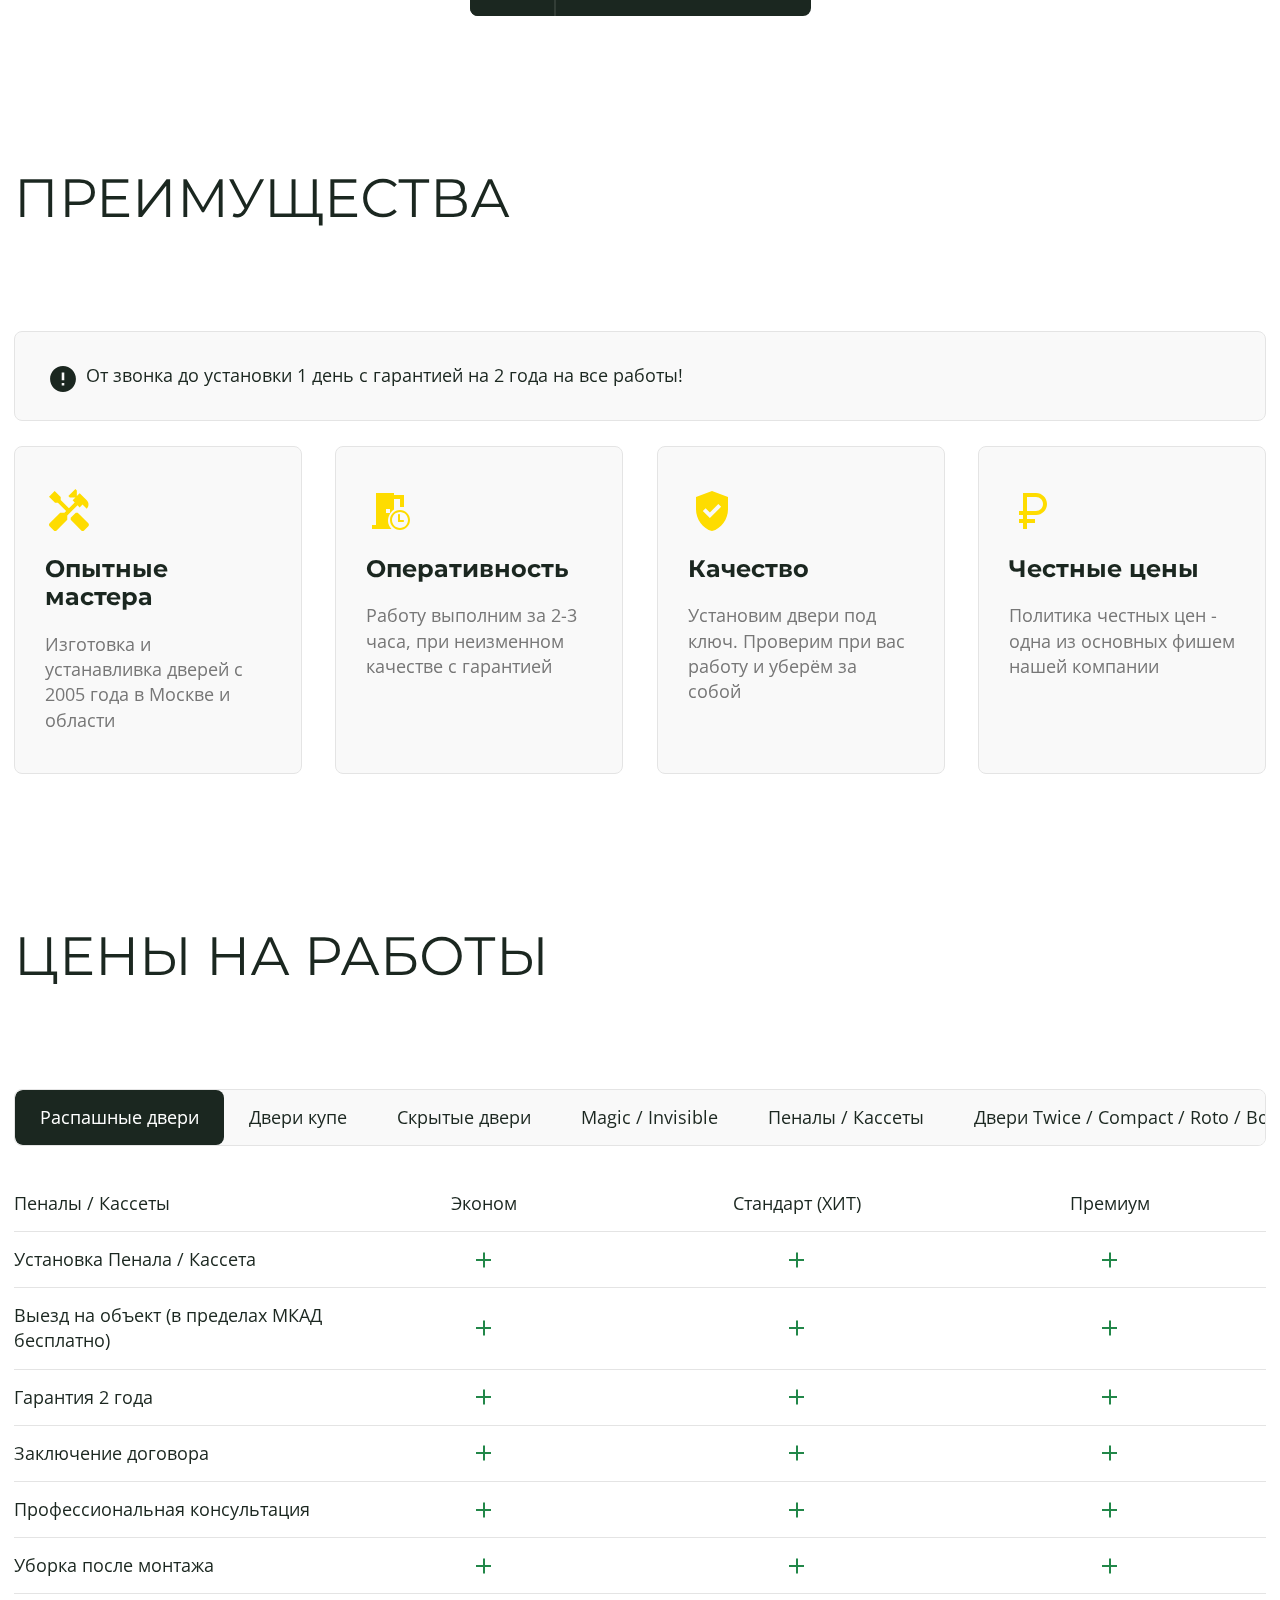
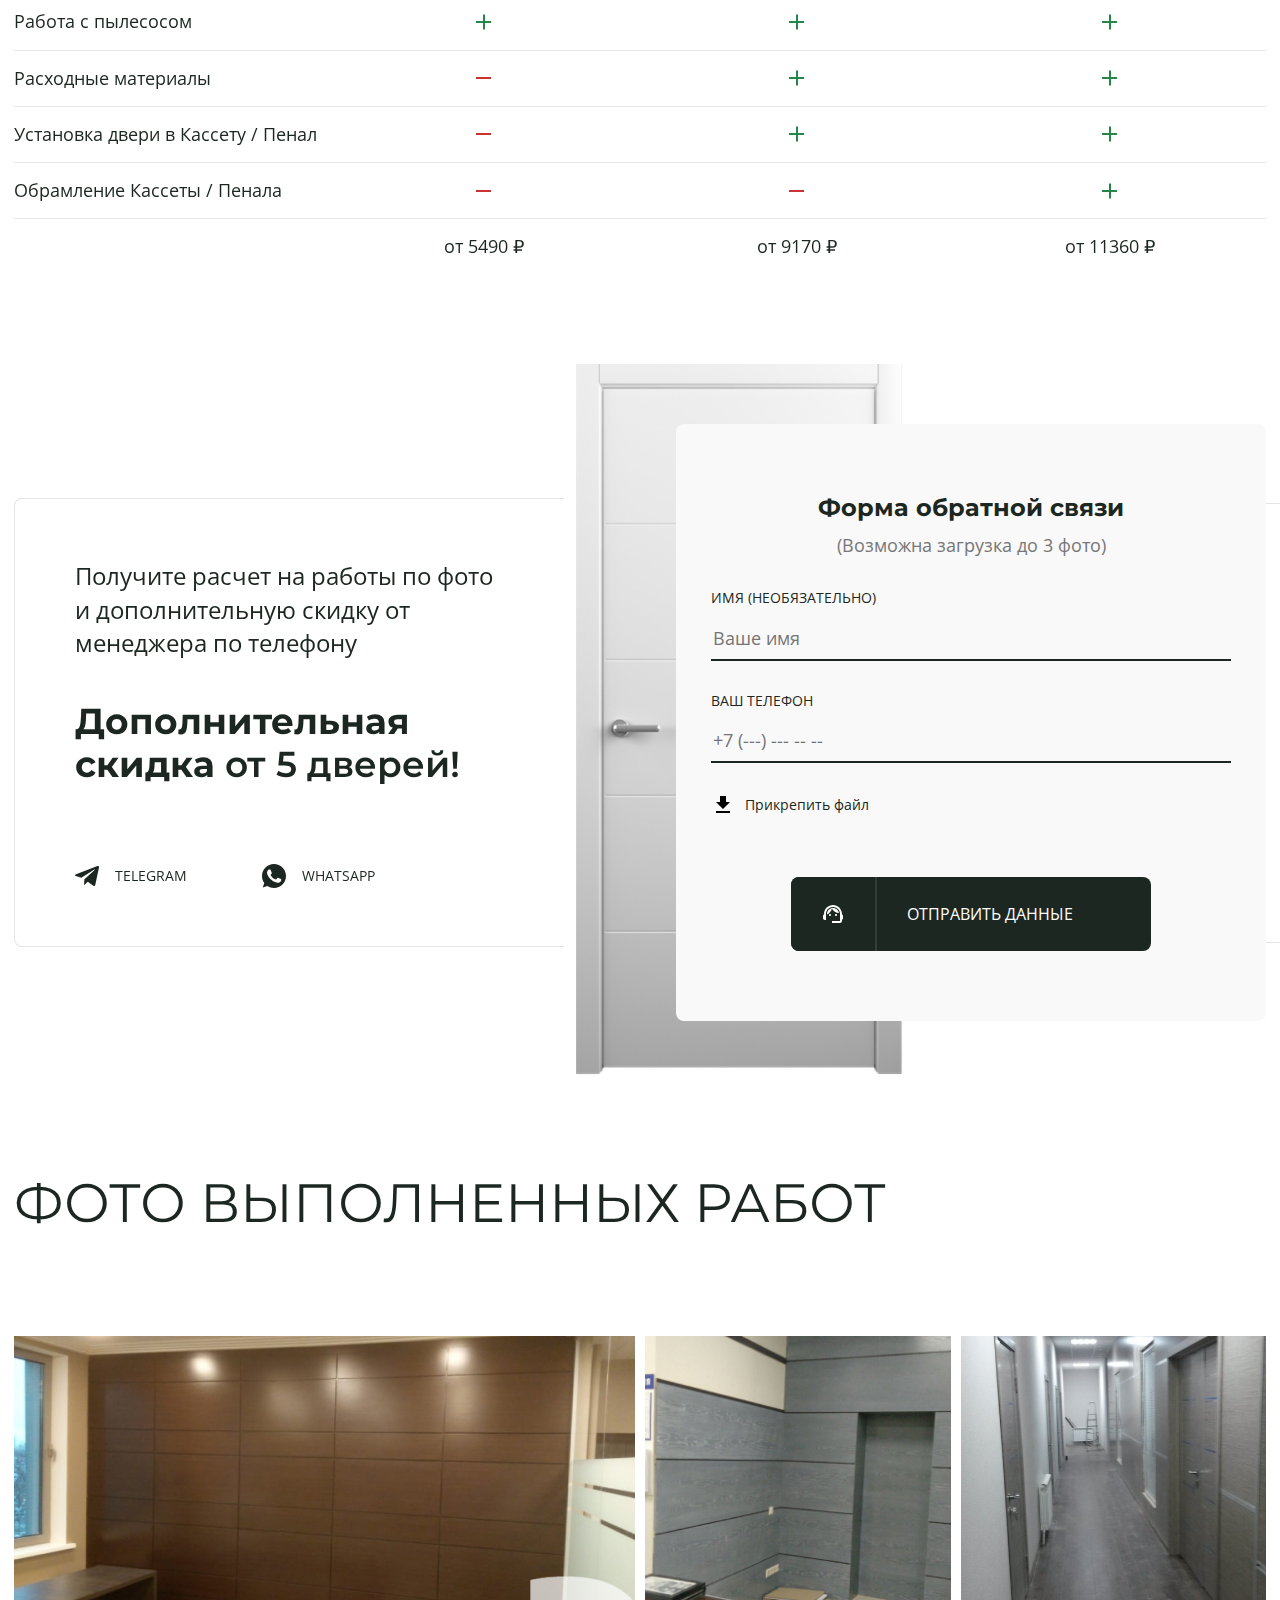
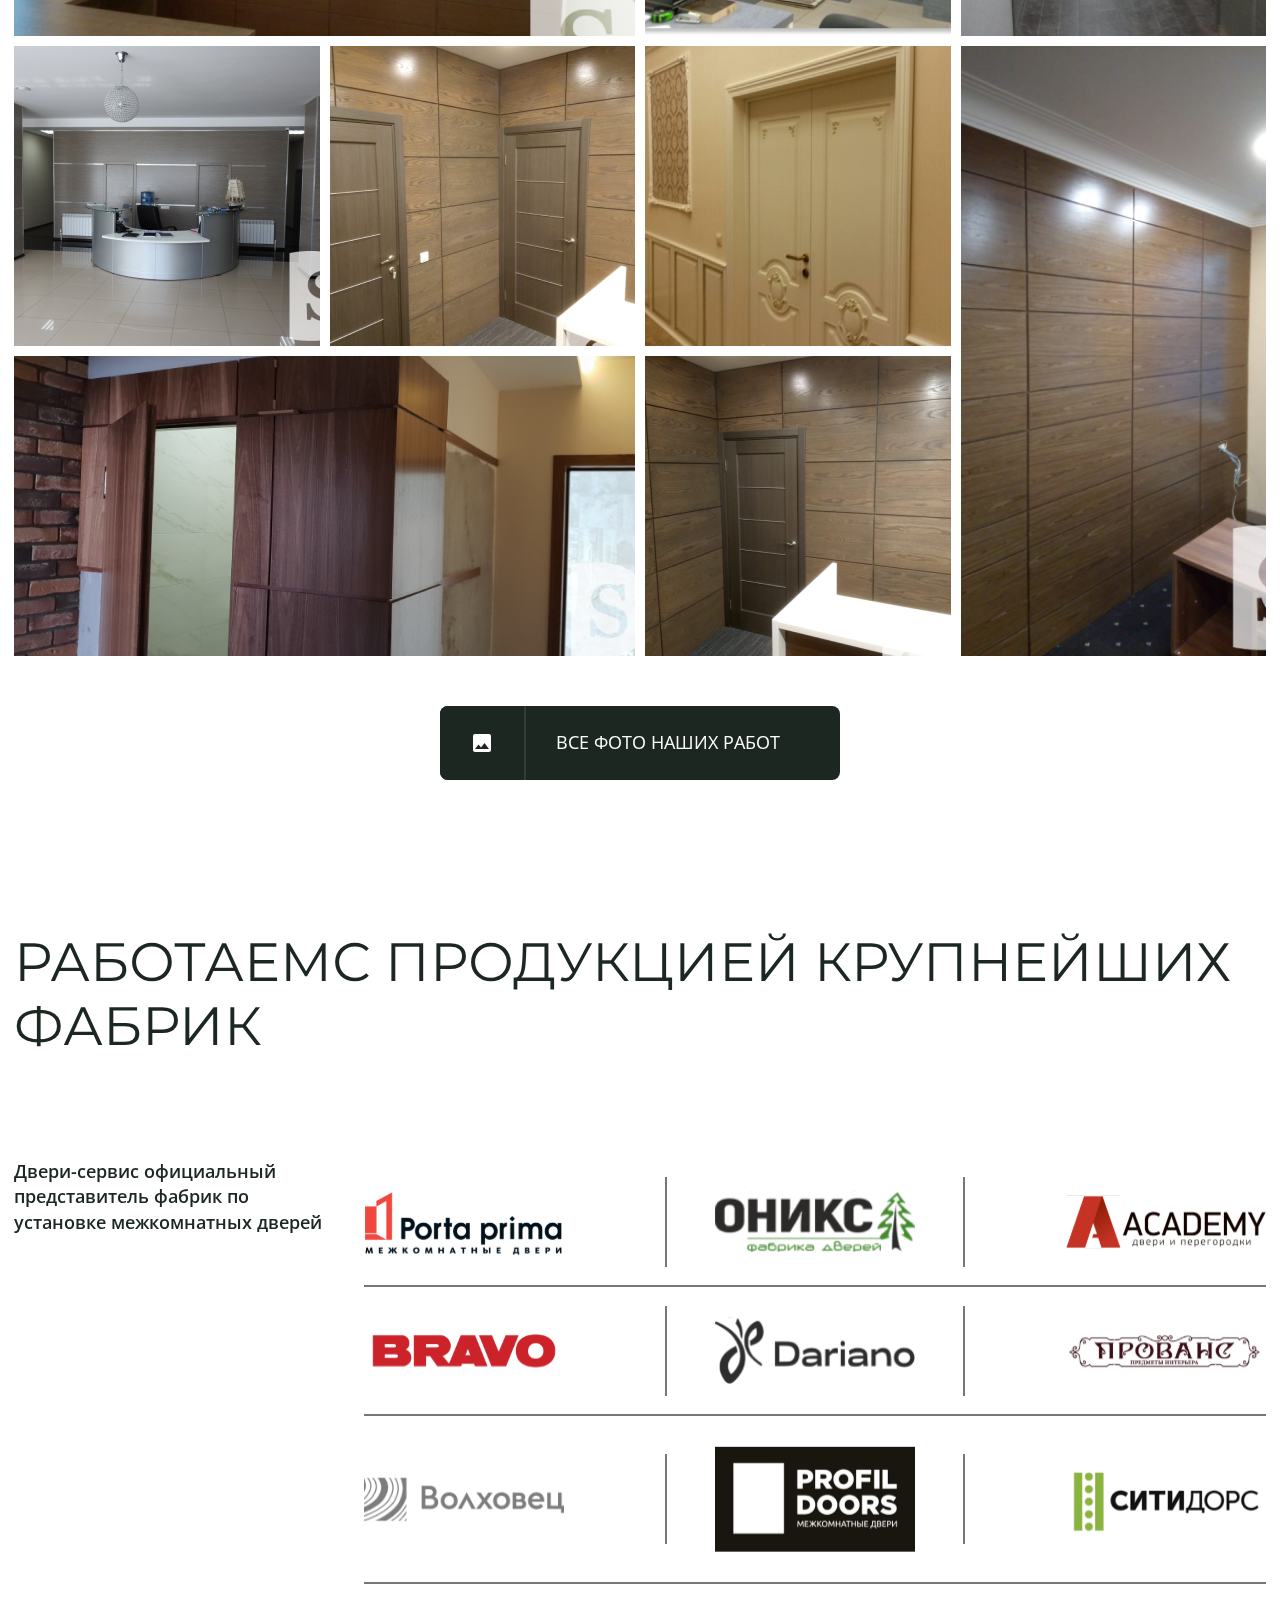
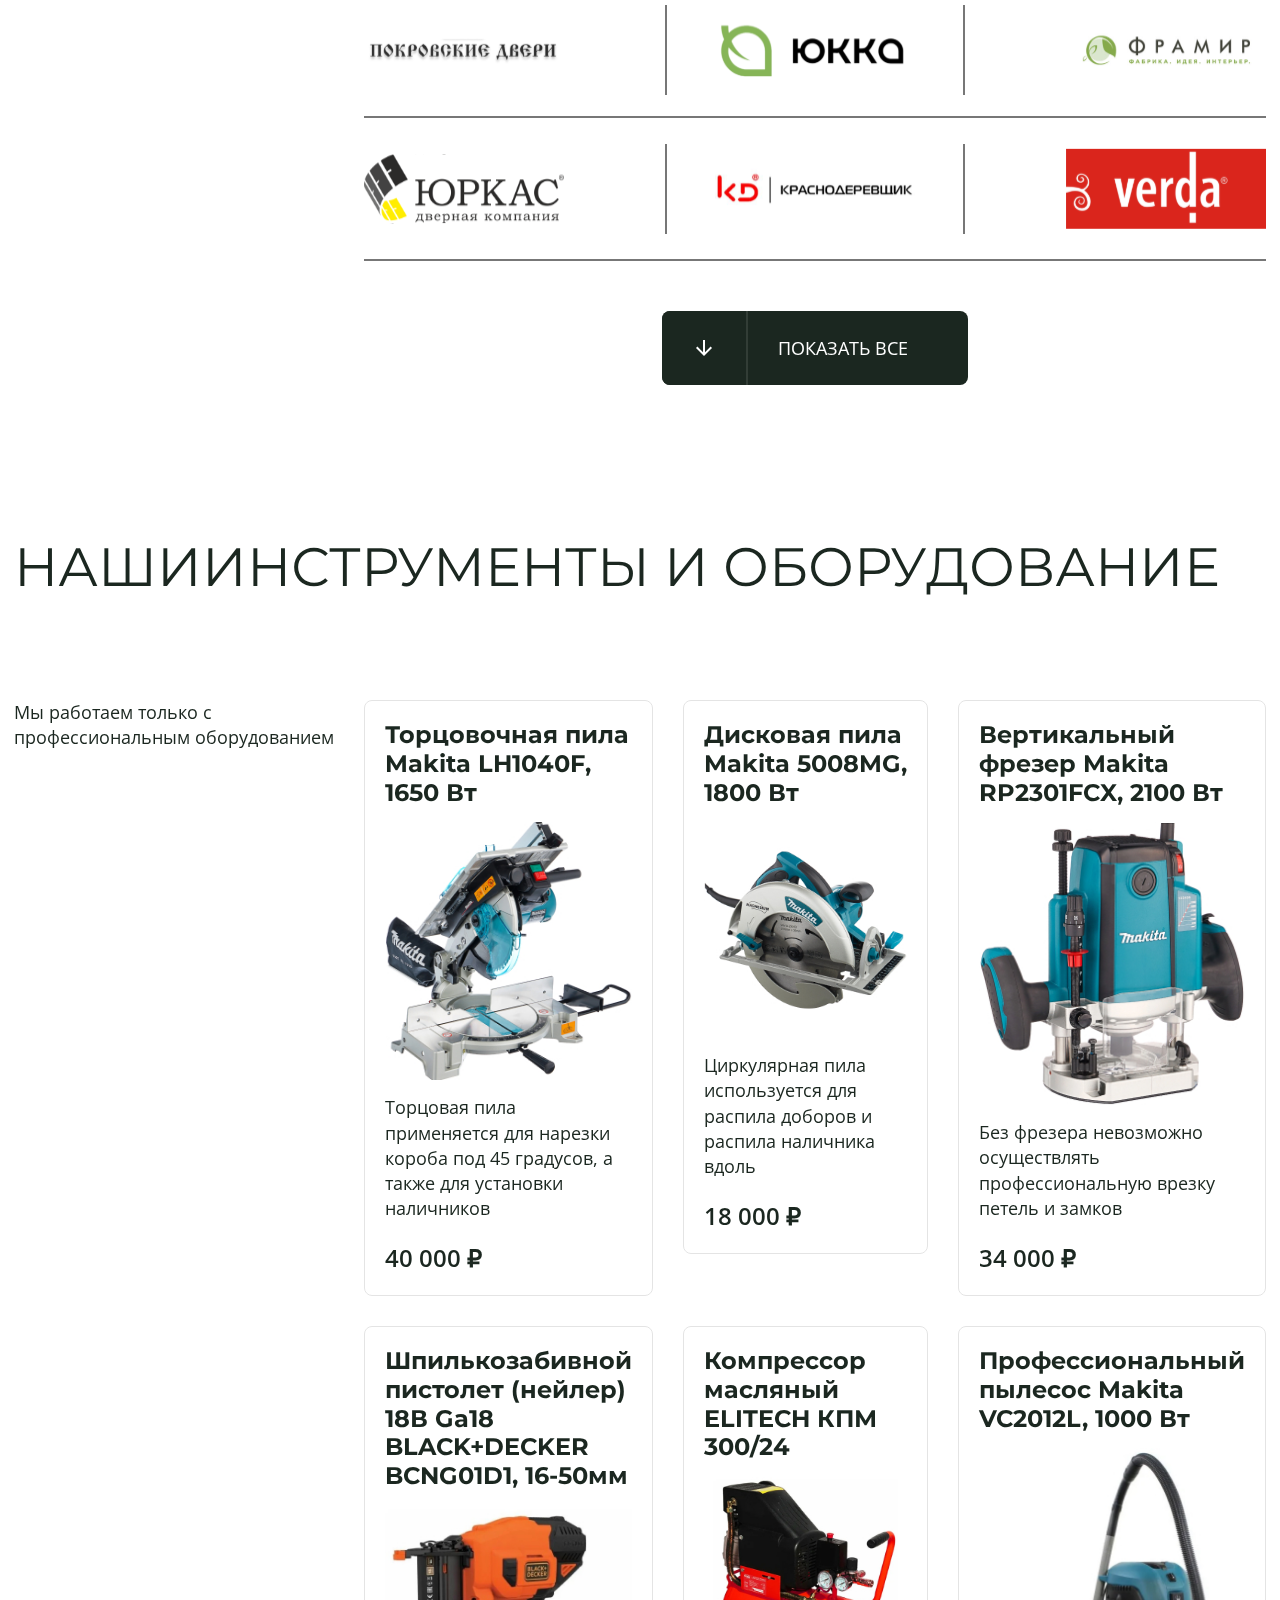
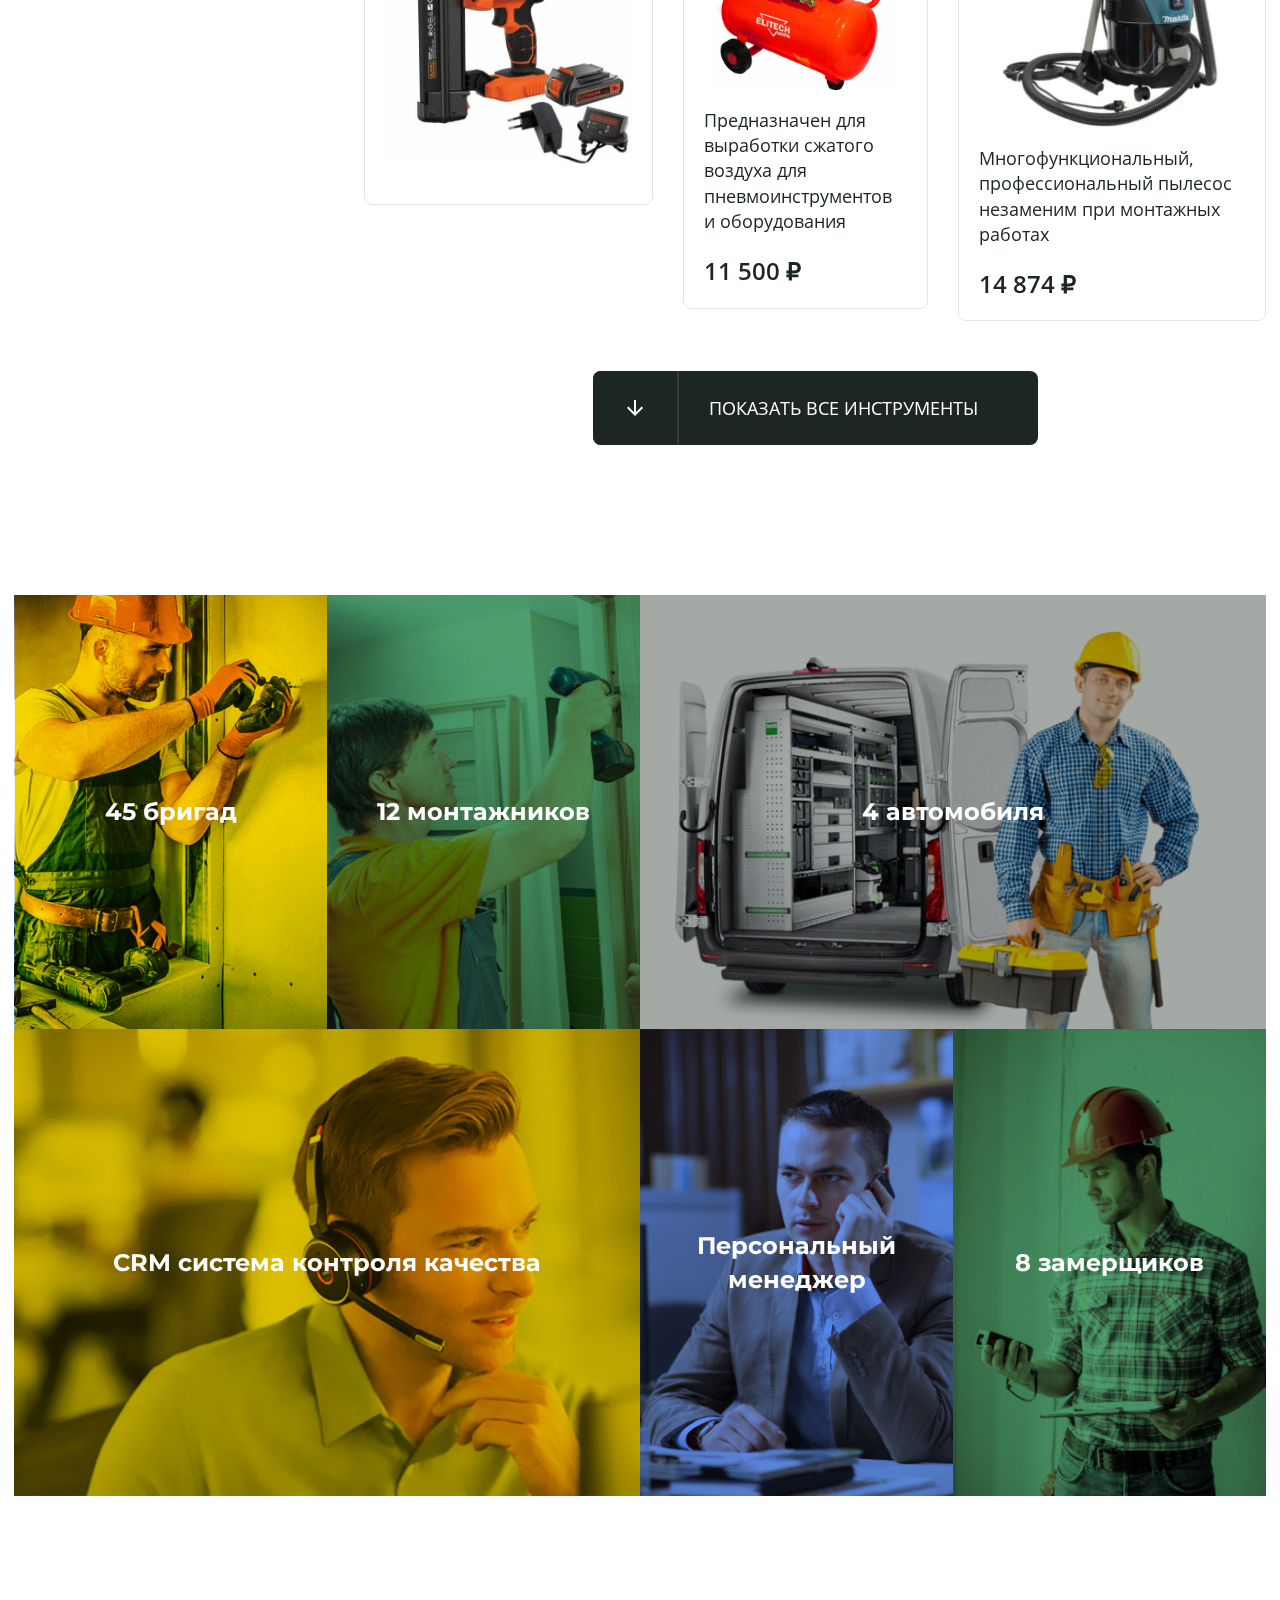
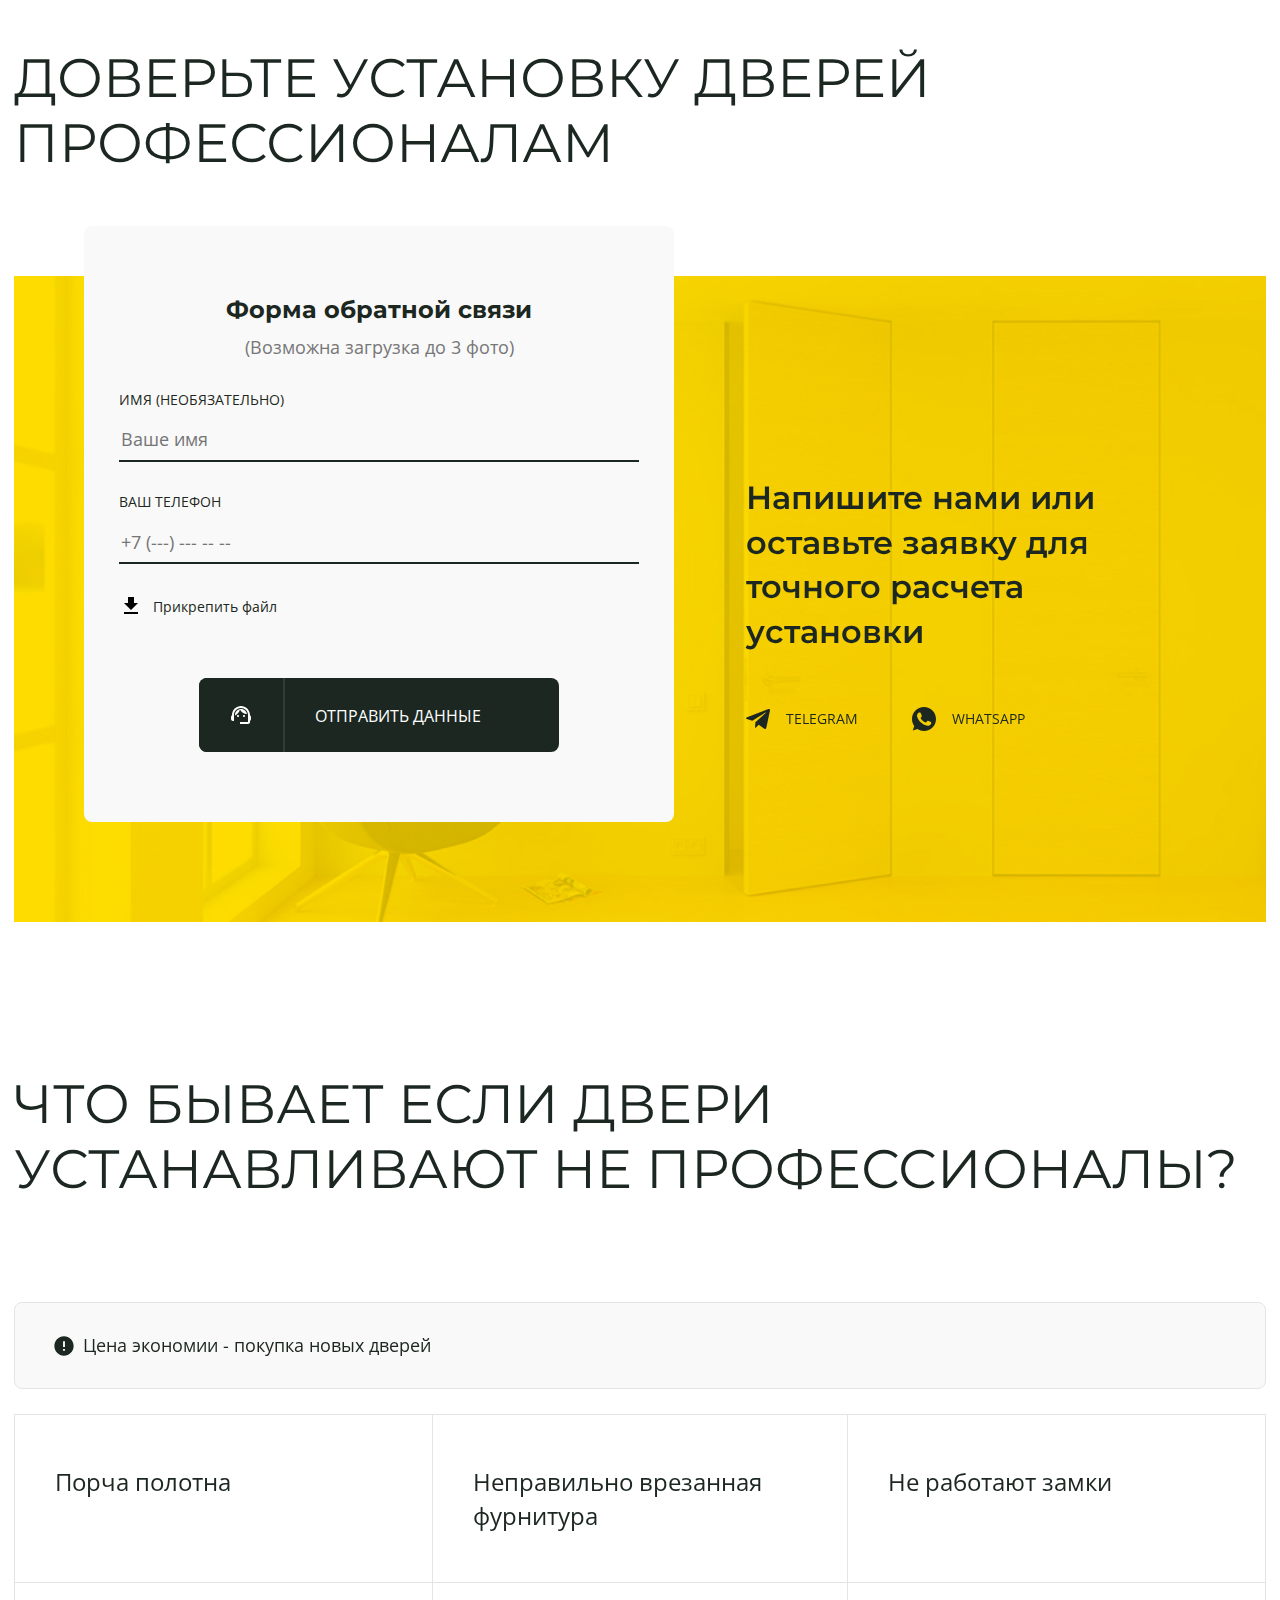
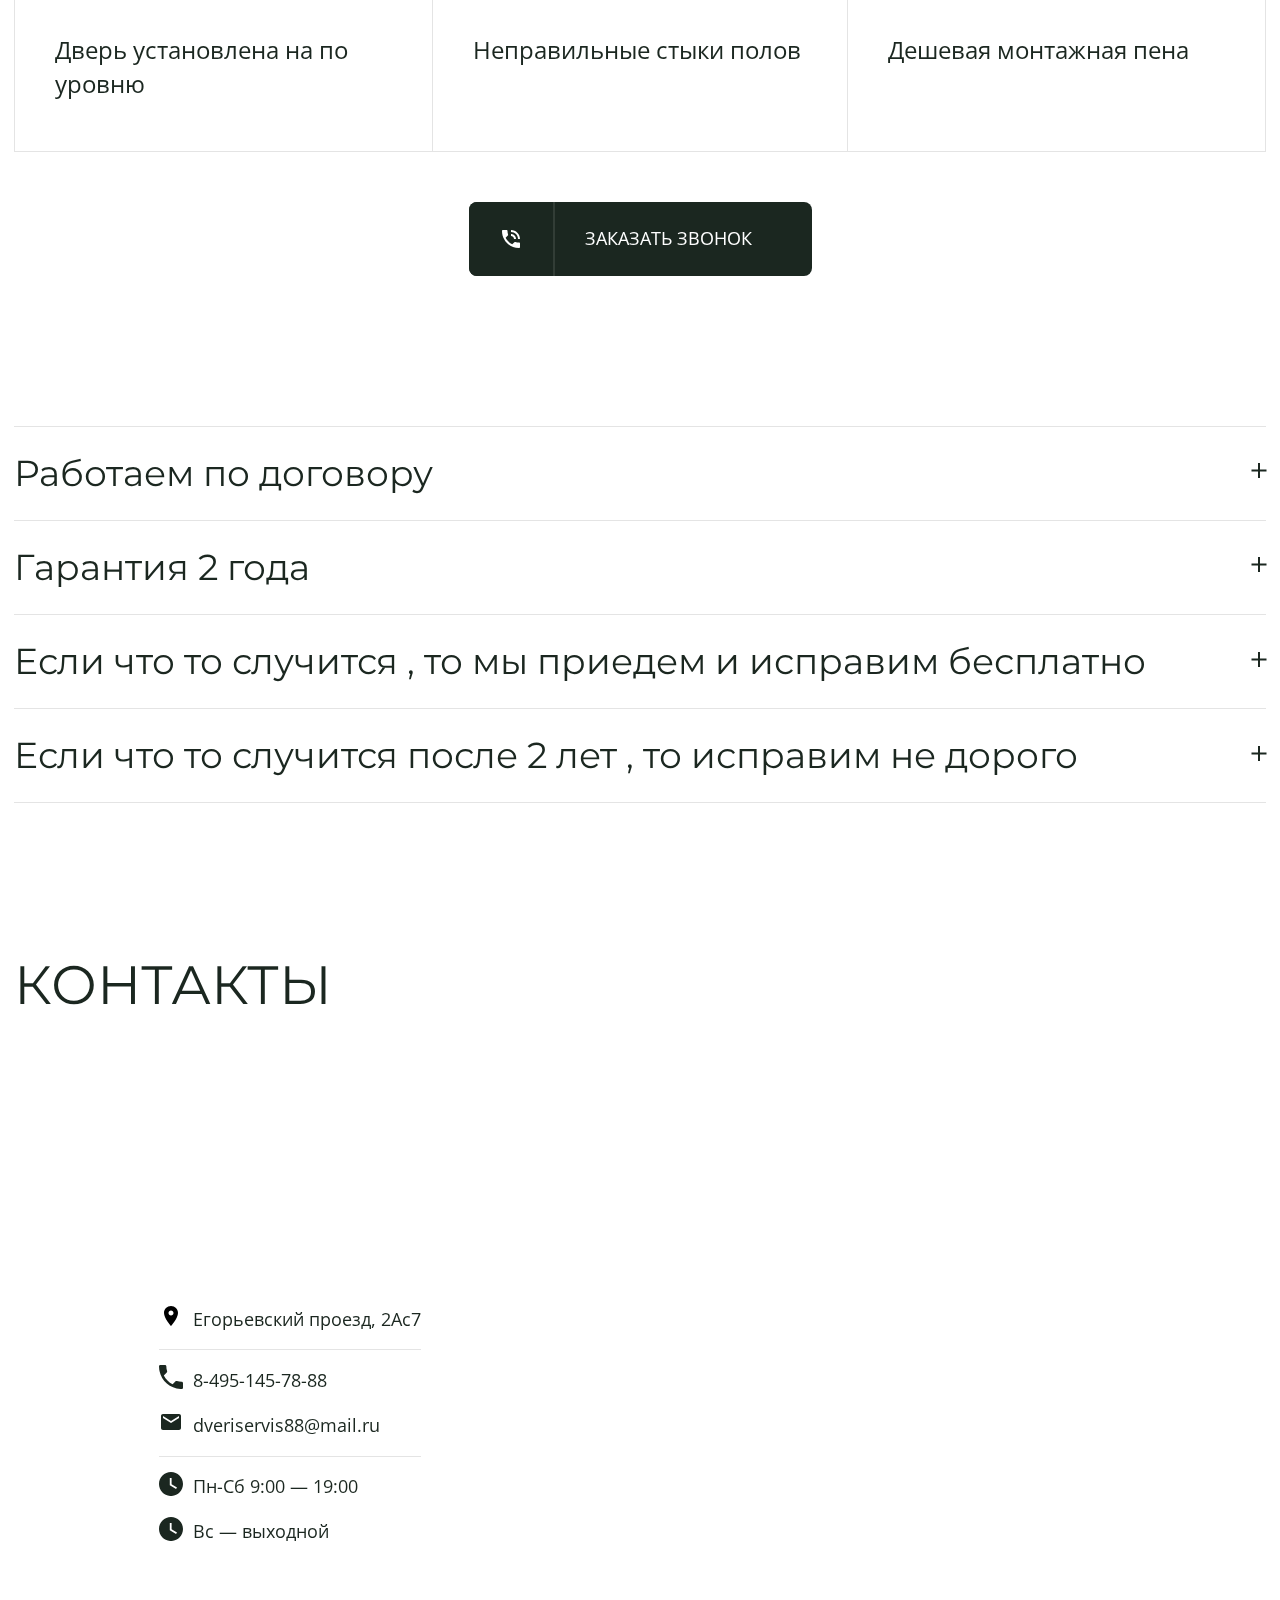
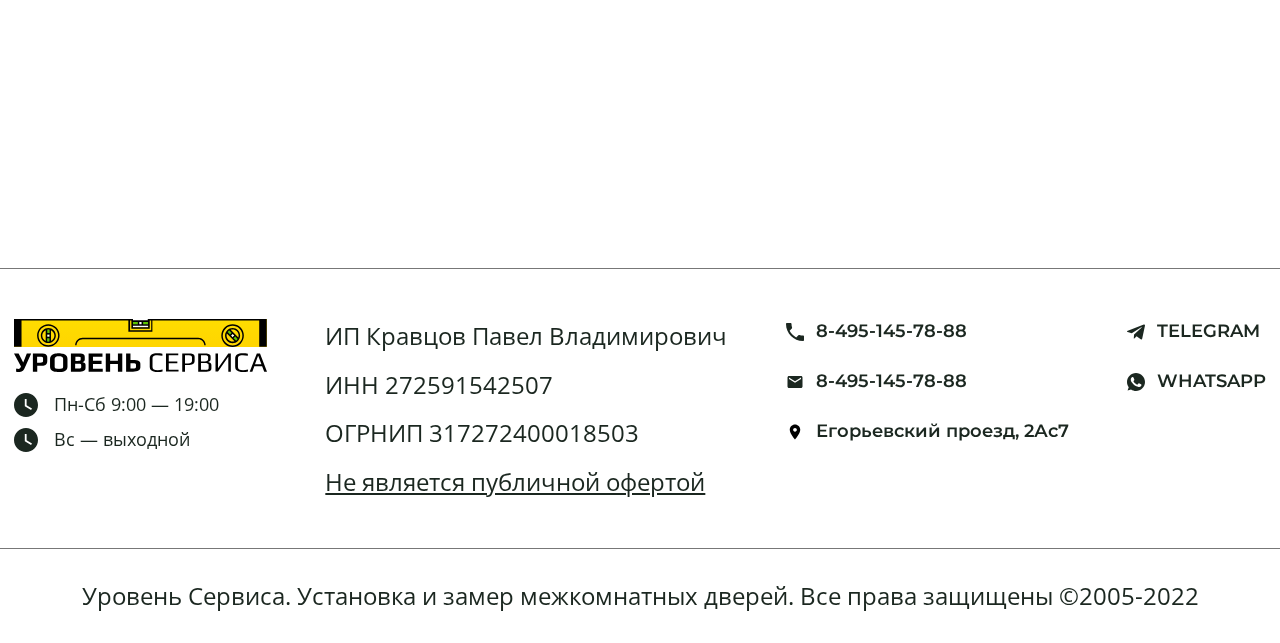
==== commit 775042e3: "Add files via upload" ====
--- a/index.html
+++ b/index.html
@@ -2683,7 +2683,12 @@
           </div>
 
           <div class="portfolio__btn-wrapper">
-            <button type="button" class="main-btn">
+            <button
+              data-fancybox="preview"
+              href="img/portfolio/1.jpg"
+              type="button"
+              class="main-btn"
+            >
               <span class="main-btn__icon-wrapper">
                 <img
                   class="main-btn__icon"
@@ -3228,7 +3233,6 @@
         </div>
       </section>
 
-      
       <section class="section section-contacts">
         <div class="container">
           <h2 class="main-h2">
@@ -3236,7 +3240,7 @@
           </h2>
           <!-- map -->
           <div class="map-wrapper">
-          <div id="map" class="map" style="width: 100%"></div>
+            <div id="map" class="map" style="width: 100%"></div>
             <div class="map-info">
               <div class="map-info__body">
                 <div class="map-info__item">
@@ -3490,8 +3494,7 @@
         myGeoObjects = new ymaps.Placemark(
           [55.673296, 37.733123],
           {
-            balloonContentBody:
-              '<div class="map-info"><div class="map-info__body"><div class="map-info__item"><div class="map-info__icon-wrapper"> <svg class="map-info__icon" width="24" height="24" viewBox="0 0 24 24"fill="none"xmlns="http://www.w3.org/2000/svg"><path d="M12 2C8.13 2 5 5.13 5 9C5 14.25 12 22 12 22C12 22 19 14.25 19 9C19 5.13 15.87 2 12 2ZM12 11.5C10.62 11.5 9.5 10.38 9.5 9C9.5 7.62 10.62 6.5 12 6.5C13.38 6.5 14.5 7.62 14.5 9C14.5 10.38 13.38 11.5 12 11.5Z"fill="black" /></svg></div><span class="map-info__txt"> Егорьевский проезд, 2Ас7 </span></div><div class="map-info__item"><div class="map-info__icon-wrapper"><svg class="map-info__icon"width="24"height="24"viewBox="0 0 18 18"fill="none"xmlns="http://www.w3.org/2000/svg"><path d="M3.62 7.79C5.06 10.62 7.38 12.93 10.21 14.38L12.41 12.18C12.68 11.91 13.08 11.82 13.43 11.94C14.55 12.31 15.76 12.51 17 12.51C17.55 12.51 18 12.96 18 13.51V17C18 17.55 17.55 18 17 18C7.61 18 0 10.39 0 1C0 0.45 0.45 0 1 0H4.5C5.05 0 5.5 0.45 5.5 1C5.5 2.25 5.7 3.45 6.07 4.57C6.18 4.92 6.1 5.31 5.82 5.59L3.62 7.79Z"fill="#1B2720"/></svg></div><span class="map-info__txt"> 8-495-145-78-88 </span></div><div class="map-info__item"><div class="map-info__icon-wrapper"> <svg class="map-info__icon"width="24"height="24"viewBox="0 0 24 24"fill="none"xmlns="http://www.w3.org/2000/svg"><path d="M20 4H4C2.9 4 2.01 4.9 2.01 6L2 18C2 19.1 2.9 20 4 20H20C21.1 20 22 19.1 22 18V6C22 4.9 21.1 4 20 4ZM20 8L12 13L4 8V6L12 11L20 6V8Z"fill="#1B2720"/></svg></div><span class="map-info__txt"> dveriservis88@mail.ru </span></div><div class="map-info__item"><div class="map-info__icon-wrapper"><svg class="map-info__icon"width="24"height="24"viewBox="0 0 20 20"fill="none"xmlns="http://www.w3.org/2000/svg"><path d="M10 0C4.5 0 0 4.5 0 10C0 15.5 4.5 20 10 20C15.5 20 20 15.5 20 10C20 4.5 15.5 0 10 0ZM14.2 14.2L9 11V5H10.5V10.2L15 12.9L14.2 14.2Z" fill="#1B2720"/></svg></div><span class="map-info__txt"> Пн-Сб 9:00 — 19:00 </span></div><div class="map-info__item"><div class="map-info__icon-wrapper"><svg class="map-info__icon" width="24" height="24" viewBox="0 0 20 20" fill="none" xmlns="http://www.w3.org/2000/svg"><path d="M10 0C4.5 0 0 4.5 0 10C0 15.5 4.5 20 10 20C15.5 20 20 15.5 20 10C20 4.5 15.5 0 10 0ZM14.2 14.2L9 11V5H10.5V10.2L15 12.9L14.2 14.2Z" fill="#1B2720"/></svg></div><span class="map-info__txt"> Вс — выходной </span></div></div></div>',
+            balloonContentBody: "",
           },
           {
             iconLayout: "default#image",
